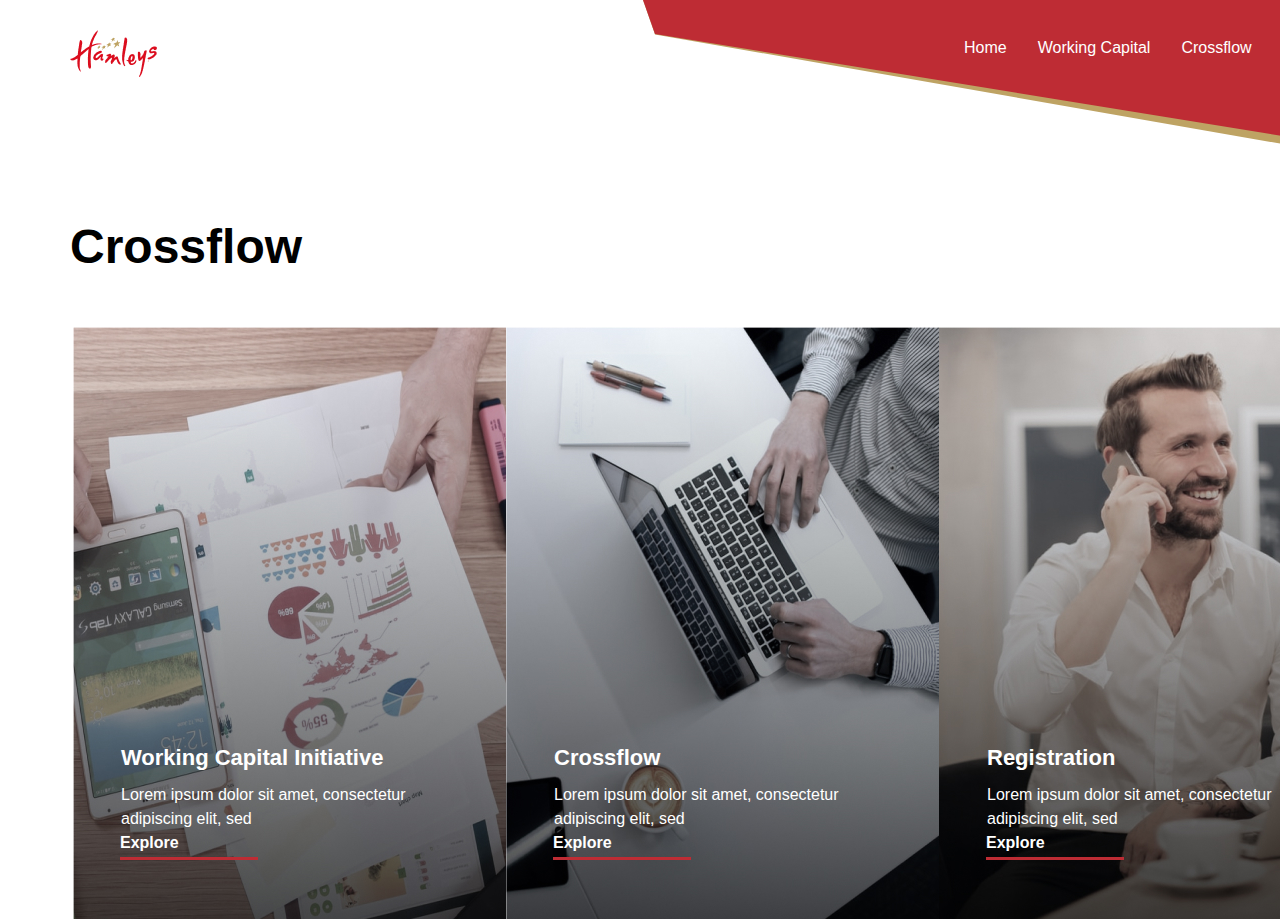
==== crossflow.html @ 9cf770a2 "1 and 2 page done, beginning 3 page" ====
<!DOCTYPE html>
<html lang="en">
<head>
    <meta charset="UTF-8">
    <meta http-equiv="X-UA-Compatible" content="IE=edge">
    <meta name="viewport" content="width=device-width, initial-scale=1.0">
    <title>Document</title>
    <link rel="stylesheet" href="/css/style3.css">
</head>
<body>
    <header class="header">
        <div class="header__menu">
            <div class="header__menu-logo">
                <img src="/img/1st-page/logo.png" alt="logo">
            </div>
            <nav class="header__menu-block">
                <ul class="header__menu-list">
                    <li class="header__menu-link"><a href="#home">Home</a></li>
                    <li class="header__menu-link"><a href="#workingCapital">Working Capital</a></li>
                    <li class="header__menu-link"><a href="#crossflow">Crossflow</a></li>
                    <li class="header__menu-link"><a href="#registration">Registration</a></li>
                </ul>
            </nav>
            <div class="header__rectangle-1"></div>
            <div class="header__rectangle-2"></div>
        </div>
        <div class="header__heading">
            <h1>Crossflow</h1>
        </div>
    </header>
    <main>
        <section class="main">
            <div class="main__row">
                <div class="main__row-item1">
                    <h2>Working Capital Initiative</h2>
                    <p>Lorem ipsum dolor sit amet, consectetur adipiscing elit, sed </p>
                    <a href="#workingCapital">Explore</a>
                    <hr>
                </div>
                <div class="main__row-item2">
                    <h2>Crossflow</h2>
                    <p>Lorem ipsum dolor sit amet, consectetur adipiscing elit, sed </p>
                    <a href="#crossflow">Explore</a>
                    <hr>
                </div>
                <div class="main__row-item3">
                    <h2>Registration</h2>
                    <p>Lorem ipsum dolor sit amet, consectetur adipiscing elit, sed </p>
                    <a href="#registration">Explore</a>
                    <hr>
                </div>
            </div>
        </section>
    </main>
</body>
</html>
---- css/style3.css ----
* {
  box-sizing: border-box;
  margin: 0;
  padding: 0;
  font-family: 'Poppins', sans-serif; }

body {
  width: 1443px;
  height: auto;
  margin: 0 auto; }

.header {
  position: relative;
  margin: 0 auto;
  padding: 0; }
  .header__menu {
    display: flex;
    justify-content: space-between; }
    .header__menu-logo {
      width: 87px;
      height: 47px;
      padding: 30px 0 0 70px; }
    .header__menu-list {
      /*             width: 800px;
                  height: 162px; */
      padding-left: 287px;
      list-style: none;
      font-size: 16px;
      font-weight: 300;
      display: flex;
      justify-content: end;
      background-size: 800.4px 162.88px; }
    .header__menu-link {
      padding-top: 39px;
      padding-right: 31px; }
    .header__menu-link:last-of-type {
      padding-right: 75px; }
    .header__menu-link > a {
      text-decoration: none;
      color: #FFFFFF; }
  .header__rectangle-1 {
    position: absolute;
    top: 0;
    right: 0;
    width: 800px;
    border-top: 162px solid #BE2C34;
    clip-path: polygon(0 0, 100% 0%, 100% 100%, 100% 100%, 1.5% 21%);
    z-index: -1; }
  .header__rectangle-2 {
    position: absolute;
    top: 0;
    right: 0;
    width: 800px;
    border-top: 172px solid #BEA363;
    clip-path: polygon(0 0, 100% 0%, 100% 100%, 100% 100%, 1.5% 20%);
    z-index: -2; }
  .header__heading {
    margin-left: 70px;
    margin-top: 160px; }
    .header__heading h1 {
      width: 511px;
      height: 60px;
      font-style: normal;
      font-weight: bold;
      font-size: 48px;
      line-height: 60px;
      color: #000000; }

.main__row {
  width: auto;
  margin-top: 50px;
  display: flex;
  justify-content: center;
  align-items: center;
  padding-left: 72px;
  padding-right: 70px; }
  .main__row-item1 {
    height: 592px;
    width: 433px;
    background: url(/img/1st-page/pic.jpg);
    background-repeat: no-repeat; }
    .main__row-item1 h2 {
      margin-top: 414px;
      margin-left: 48px;
      font-style: normal;
      font-weight: bold;
      font-size: 22px;
      line-height: 33px;
      color: #FFFFFF; }
    .main__row-item1 p {
      width: 337px;
      height: 48px;
      margin-top: 9px;
      margin-left: 48px;
      font-style: normal;
      font-weight: 300;
      font-size: 16px;
      line-height: 24px;
      color: #FFFFFF; }
    .main__row-item1 a {
      width: 166px;
      height: 24px;
      margin-top: 18px;
      margin-left: 47px;
      text-decoration: none;
      font-style: normal;
      font-weight: 600;
      font-size: 16px;
      line-height: 24px;
      color: #FFFFFF; }
    .main__row-item1 hr {
      margin-top: 1.62px;
      margin-left: 47.43px;
      width: 137.4px;
      height: 3.12px;
      background: #BE2C34;
      border: none; }
  .main__row-item2 {
    height: 592px;
    width: 433px;
    background: url(/img/1st-page/pc.jpg);
    background-repeat: no-repeat; }
    .main__row-item2 h2 {
      margin-top: 414px;
      margin-left: 48px;
      font-style: normal;
      font-weight: bold;
      font-size: 22px;
      line-height: 33px;
      color: #FFFFFF; }
    .main__row-item2 p {
      width: 337px;
      height: 48px;
      margin-top: 9px;
      margin-left: 48px;
      font-style: normal;
      font-weight: 300;
      font-size: 16px;
      line-height: 24px;
      color: #FFFFFF; }
    .main__row-item2 a {
      width: 166px;
      height: 24px;
      margin-top: 18px;
      margin-left: 47px;
      text-decoration: none;
      font-style: normal;
      font-weight: 600;
      font-size: 16px;
      line-height: 24px;
      color: #FFFFFF; }
    .main__row-item2 hr {
      margin-top: 1.62px;
      margin-left: 47.43px;
      width: 137.4px;
      height: 3.12px;
      background: #BE2C34;
      border: none; }
  .main__row-item3 {
    height: 592px;
    width: 433px;
    background: url(/img/1st-page/man.jpg);
    background-repeat: no-repeat; }
    .main__row-item3 h2 {
      margin-top: 414px;
      margin-left: 48px;
      font-style: normal;
      font-weight: bold;
      font-size: 22px;
      line-height: 33px;
      color: #FFFFFF; }
    .main__row-item3 p {
      width: 337px;
      height: 48px;
      margin-top: 9px;
      margin-left: 48px;
      font-style: normal;
      font-weight: 300;
      font-size: 16px;
      line-height: 24px;
      color: #FFFFFF; }
    .main__row-item3 a {
      width: 166px;
      height: 24px;
      margin-top: 18px;
      margin-left: 47px;
      text-decoration: none;
      font-style: normal;
      font-weight: 600;
      font-size: 16px;
      line-height: 24px;
      color: #FFFFFF; }
    .main__row-item3 hr {
      margin-top: 1.62px;
      margin-left: 47.43px;
      width: 137.4px;
      height: 3.12px;
      background: #BE2C34;
      border: none; }
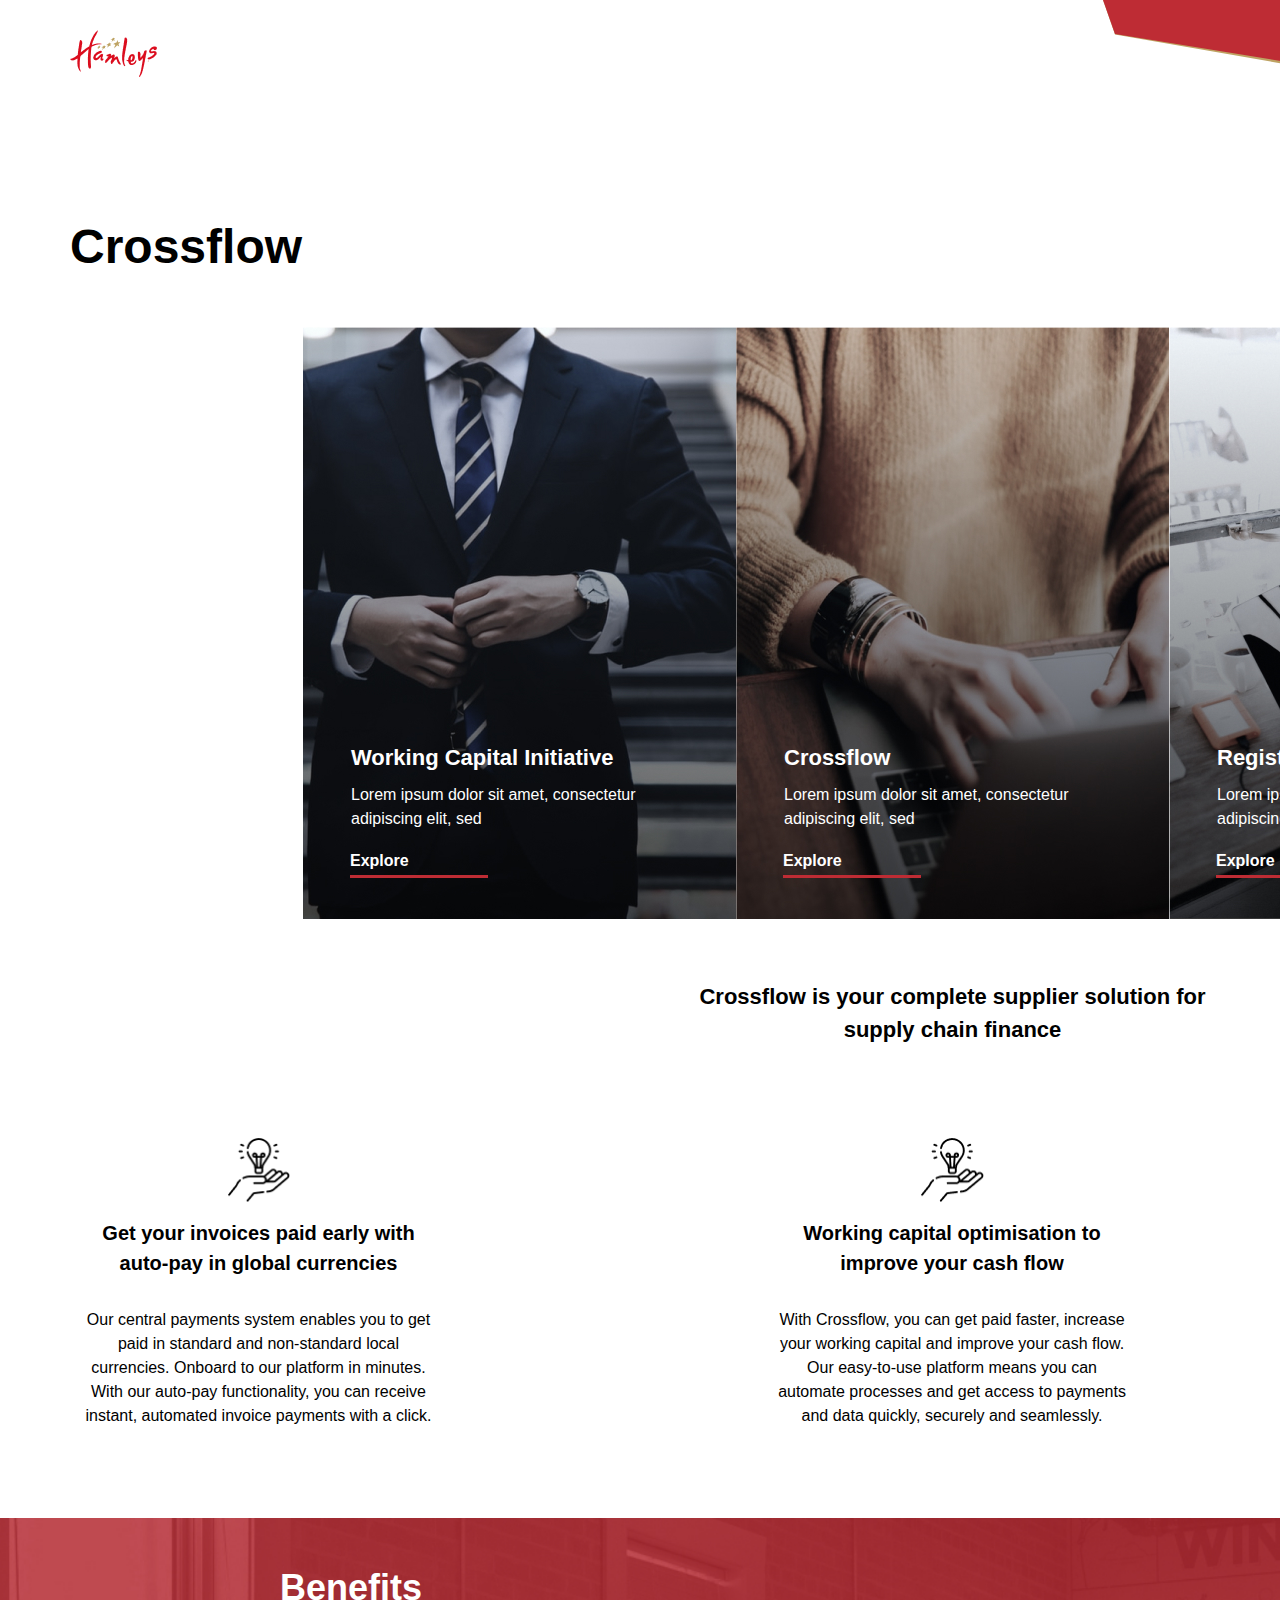
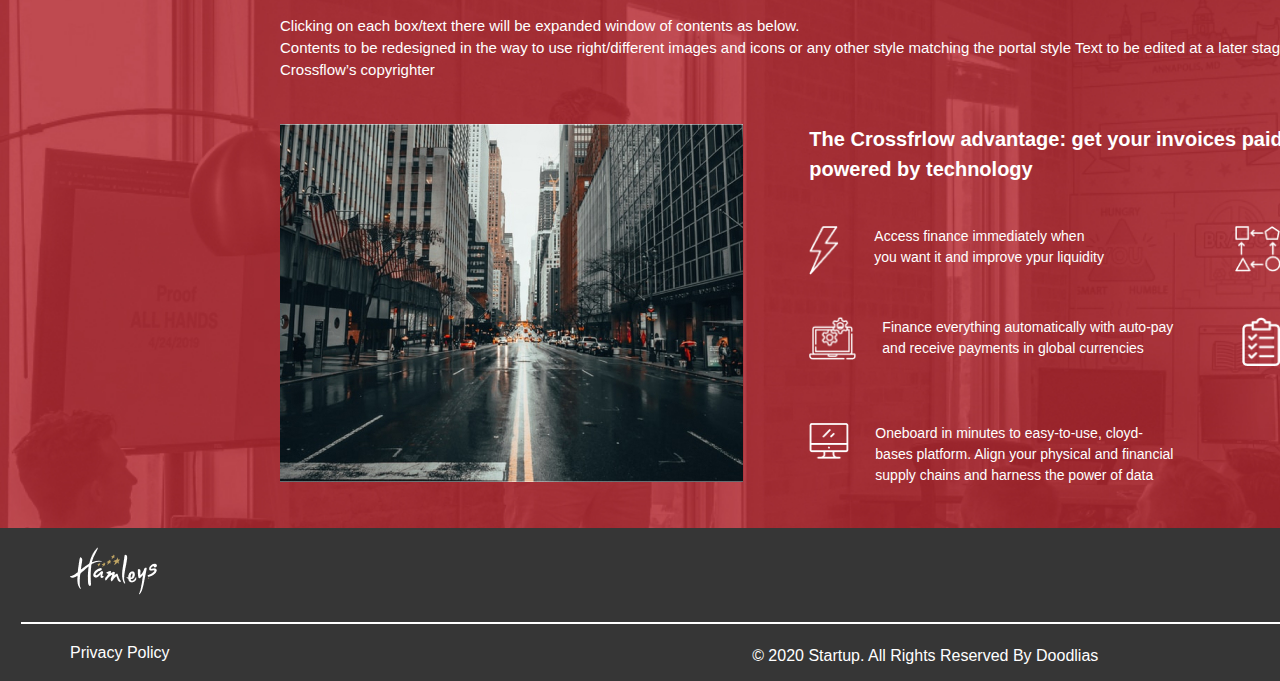
==== commit ef11e5c7: "3 pages before merging in one css file" ====
--- a/crossflow.html
+++ b/crossflow.html
@@ -51,6 +51,93 @@
                 </div>
             </div>
         </section>
+        <section class="secondary">
+            <div class="secondary__header">
+                <h2>Crossflow is your complete supplier solution for supply chain finance</h2>
+            </div>
+            <div class="secondary__items">
+                <div class="secondary__item">
+                    <img src="/img/3rd-page/hands.png" alt="hands" class="secondary__item-img">
+                    <h2 class="secondary__item-header">Get your invoices paid early with auto-pay in global currencies
+                    </h2>
+                    <p class="secondary__item-descr">Our central payments system enables you to get paid in standard and non-standard local currencies. Onboard to our platform in minutes. With our auto-pay functionality, you can receive instant, automated invoice payments with a click.</p>
+                </div>
+                <div class="secondary__item">
+                    <img src="/img/3rd-page/hands.png" alt="hands" class="secondary__item-img">
+                    <h2 class="secondary__item-header">Working capital optimisation to improve your cash flow
+                    </h2>
+                    <p class="secondary__item-descr">With Crossflow, you can get paid faster, increase your working capital and improve your cash flow. Our easy-to-use platform means you can automate processes and get access to payments and data quickly, securely and seamlessly.</p>
+                </div>
+                <div class="secondary__item">
+                    <img src="/img/3rd-page/hands.png" alt="hands" class="secondary__item-img">
+                    <h2 class="secondary__item-header">Enabling you to respond to customer demand quickly so you can grow
+                    </h2>
+                    <p class="secondary__item-descr">With early, automated payments and enhanced working capital, you can respond to customer demand more quickly and grow sustainably. Crossflow is committed to the long-term growth and sustainability of the entire supply chain.</p>
+                </div>
+            </div>
+        </section>
+        <section class="benefits">
+            <div class="benefits__heading">
+                <h2>Benefits</h2>
+                <p>Clicking on each box/text there will be expanded window of contents as below.<br>
+                    Contents to be redesigned in the way to use right/different images and icons or any other style matching the portal style
+                    Text to be edited at a later stage by Crossflow’s copyrighter </p>
+            </div>
+            <div class="benefits__descr">
+                <div class="benefits__descr-img">
+                    <img src="img/3rd-page/Rectangle 167.jpg" alt="benefits-img">
+                </div>
+                <div class="benefits__descr-text">
+                    <div class="benefits__descr-text_header">
+                        <h2>The Crossfrlow advantage: get your invoices paid early with our platform powered by technology</h2>
+                    </div>
+                    <div class="benefits__descr-items">
+                        <div class="benefits__descr-item">
+                            <img src="img/3rd-page/1.png" alt="" class="img1">
+                            <p>Access finance immediately when you want it and improve ypur liquidity</p>
+                        </div>
+                        <div class="benefits__descr-item">
+                            <img src="img/3rd-page/2.png" alt="" class="img2">
+                            <p>Reduce your dependency on corporate buyers for working capital</p>
+                        </div>
+                        <div class="benefits__descr-item">
+                            <img src="img/3rd-page/3.png" alt="" class="img3">
+                            <p class="p3">Finance everything automatically with auto-pay and  receive payments in global currencies</p>
+                        </div>
+                        <div class="benefits__descr-item">
+                            <img src="img/3rd-page/4.png" alt="" class="img4">
+                            <p>No complex legal agreements and no personal guarantees against directors</p>
+                        </div>
+                        <div class="benefits__descr-item">
+                            <img src="img/3rd-page/5.png" alt="" class="img5">
+                            <p class="p3">Oneboard in minutes to easy-to-use, cloyd-bases platform. Align your physical and financial supply chains and harness the power of data</p>
+                        </div>
+                    </div>
+                </div>
+            </div>
+        </section>
     </main>
+    <footer class="footer">
+        <div class="footer__links">
+            <div class="footer__links-item1">
+                <a href="#"><img src="/img/1st-page/logo_white.png" alt="logo_white"></a>
+            </div>
+            <div class="footer__links-item2">
+                <a href="#"><img src="/img/1st-page/logos_linkedin.png" alt="linked"></a>
+            </div>
+        </div>
+        <hr>
+        <div class="footer__descr">
+            <div class="footer__descr-policy">
+                <a href="#">Privacy Policy</a>
+            </div>
+            <div class="footer__descr-rights">
+                <a href="#">&#169; 2020 Startup. All Rights Reserved By Doodlias</a>
+            </div>
+            <div class="footer__descr-design">
+                <a href="#">Website by Krock DS</a>
+            </div>
+        </div>
+    </footer>
 </body>
 </html>--- a/css/style3.css
+++ b/css/style3.css
@@ -5,7 +5,7 @@
   font-family: 'Poppins', sans-serif; }
 
 body {
-  width: 1443px;
+  width: 1903px;
   height: auto;
   margin: 0 auto; }
 
@@ -21,8 +21,6 @@
       height: 47px;
       padding: 30px 0 0 70px; }
     .header__menu-list {
-      /*             width: 800px;
-                  height: 162px; */
       padding-left: 287px;
       list-style: none;
       font-size: 16px;
@@ -77,7 +75,7 @@
   .main__row-item1 {
     height: 592px;
     width: 433px;
-    background: url(/img/1st-page/pic.jpg);
+    background: url(/img/3rd-page/businessman.jpg);
     background-repeat: no-repeat; }
     .main__row-item1 h2 {
       margin-top: 414px;
@@ -92,6 +90,7 @@
       height: 48px;
       margin-top: 9px;
       margin-left: 48px;
+      margin-bottom: 18px;
       font-style: normal;
       font-weight: 300;
       font-size: 16px;
@@ -100,7 +99,6 @@
     .main__row-item1 a {
       width: 166px;
       height: 24px;
-      margin-top: 18px;
       margin-left: 47px;
       text-decoration: none;
       font-style: normal;
@@ -118,7 +116,7 @@
   .main__row-item2 {
     height: 592px;
     width: 433px;
-    background: url(/img/1st-page/pc.jpg);
+    background: url(/img/3rd-page/hands.jpg);
     background-repeat: no-repeat; }
     .main__row-item2 h2 {
       margin-top: 414px;
@@ -133,6 +131,7 @@
       height: 48px;
       margin-top: 9px;
       margin-left: 48px;
+      margin-bottom: 18px;
       font-style: normal;
       font-weight: 300;
       font-size: 16px;
@@ -141,7 +140,6 @@
     .main__row-item2 a {
       width: 166px;
       height: 24px;
-      margin-top: 18px;
       margin-left: 47px;
       text-decoration: none;
       font-style: normal;
@@ -159,7 +157,7 @@
   .main__row-item3 {
     height: 592px;
     width: 433px;
-    background: url(/img/1st-page/man.jpg);
+    background: url(/img/3rd-page/laptop.jpg);
     background-repeat: no-repeat; }
     .main__row-item3 h2 {
       margin-top: 414px;
@@ -174,6 +172,7 @@
       height: 48px;
       margin-top: 9px;
       margin-left: 48px;
+      margin-bottom: 18px;
       font-style: normal;
       font-weight: 300;
       font-size: 16px;
@@ -182,7 +181,6 @@
     .main__row-item3 a {
       width: 166px;
       height: 24px;
-      margin-top: 18px;
       margin-left: 47px;
       text-decoration: none;
       font-style: normal;
@@ -197,3 +195,184 @@
       height: 3.12px;
       background: #BE2C34;
       border: none; }
+
+.secondary {
+  margin: 60.81px 77px 60.44px 79px; }
+  .secondary__header {
+    margin: 0 auto;
+    margin-bottom: 92px;
+    width: 573.88px;
+    height: 66px;
+    text-align: center; }
+    .secondary__header h2 {
+      font-style: normal;
+      font-weight: bold;
+      font-size: 22px;
+      line-height: 33px;
+      text-align: center;
+      color: #000000; }
+  .secondary__items {
+    display: flex;
+    justify-content: space-between; }
+  .secondary__item {
+    width: 360px; }
+    .secondary__item-img {
+      width: 62.21px;
+      height: 64.48px;
+      display: block;
+      margin: 0 auto;
+      margin-bottom: 15.75px; }
+    .secondary__item-header {
+      width: 359px;
+      height: 54.81px;
+      margin-bottom: 35.28px;
+      font-style: normal;
+      font-style: normal;
+      font-weight: bold;
+      font-size: 20px;
+      line-height: 30px;
+      text-align: center;
+      color: #000000; }
+    .secondary__item-descr {
+      width: 359px;
+      height: 149.11px;
+      font-style: normal;
+      font-weight: 300;
+      font-size: 16px;
+      line-height: 24px;
+      text-align: center;
+      color: #000000; }
+
+.benefits {
+  width: auto;
+  height: 610px;
+  padding-top: 43.39px;
+  padding-left: 280px;
+  background: url(/img/1st-page/afs.jpg);
+  background-repeat: no-repeat;
+  background-size: cover; }
+  .benefits__heading {
+    text-align: left;
+    margin-bottom: 43.11px; }
+    .benefits__heading h2 {
+      font-style: normal;
+      font-weight: 600;
+      font-size: 36px;
+      line-height: 54px;
+      color: #FFFFFF; }
+    .benefits__heading p {
+      width: 1052.83px;
+      font-style: normal;
+      font-weight: 300;
+      font-size: 15px;
+      line-height: 22px;
+      color: #FFFFFF; }
+  .benefits__descr {
+    display: flex;
+    justify-content: start; }
+    .benefits__descr-text {
+      margin-left: 66.34px; }
+      .benefits__descr-text_header {
+        width: 737px;
+        height: 60px; }
+        .benefits__descr-text_header h2 {
+          font-style: normal;
+          font-weight: 600;
+          font-size: 20px;
+          line-height: 30px;
+          color: #FFFFFF; }
+    .benefits__descr-items {
+      width: 737px;
+      display: flex;
+      justify-content: space-between;
+      flex-direction: row;
+      flex-wrap: wrap; }
+    .benefits__descr-item {
+      margin-top: 42.19px;
+      display: flex; }
+      .benefits__descr-item .img1 {
+        width: 30px;
+        height: 49px; }
+      .benefits__descr-item .img2 {
+        width: 46px;
+        height: 46px; }
+      .benefits__descr-item .img3 {
+        width: 47px;
+        height: 43px; }
+      .benefits__descr-item .img4 {
+        width: 39px;
+        height: 49px; }
+      .benefits__descr-item .img5 {
+        width: 40px;
+        height: 36px; }
+      .benefits__descr-item p {
+        margin-left: 35px;
+        width: 230px;
+        font-style: normal;
+        font-weight: 300;
+        font-size: 14px;
+        line-height: 21px;
+        color: #FFFFFF; }
+      .benefits__descr-item .p3 {
+        width: 300px;
+        margin-left: 26px;
+        font-style: normal;
+        font-weight: 300;
+        font-size: 14px;
+        line-height: 21px;
+        color: #FFFFFF; }
+
+.footer {
+  width: auto;
+  height: 153.84px;
+  background: #363636; }
+  .footer__links {
+    display: flex;
+    justify-content: space-between; }
+    .footer__links-item1 {
+      margin-top: 19.76px;
+      margin-left: 70px; }
+    .footer__links-item2 {
+      margin-top: 38px;
+      margin-right: 71.26px; }
+  .footer hr {
+    margin-top: 22.94px;
+    margin-left: 20.63px;
+    margin-right: 20.63px;
+    width: 1400px;
+    border: 1px solid #FFFFFF; }
+  .footer__descr {
+    display: flex;
+    justify-content: space-between; }
+    .footer__descr-policy {
+      margin-top: 18.88px;
+      margin-left: 70px; }
+      .footer__descr-policy a {
+        text-decoration: none;
+        font-style: normal;
+        font-weight: 300;
+        font-size: 16px;
+        line-height: 124%;
+        text-align: right;
+        color: #FFFFFF; }
+    .footer__descr-rights {
+      margin-top: 21.88px; }
+      .footer__descr-rights a {
+        text-decoration: none;
+        font-style: normal;
+        font-weight: 300;
+        font-size: 16px;
+        line-height: 124%;
+        text-align: right;
+        color: #FFFFFF; }
+    .footer__descr-design {
+      margin-top: 16.88px;
+      margin-right: 71.26px; }
+      .footer__descr-design a {
+        text-decoration: none;
+        font-style: normal;
+        font-weight: 300;
+        font-size: 16px;
+        line-height: 124%;
+        text-align: right;
+        color: #FFFFFF; }
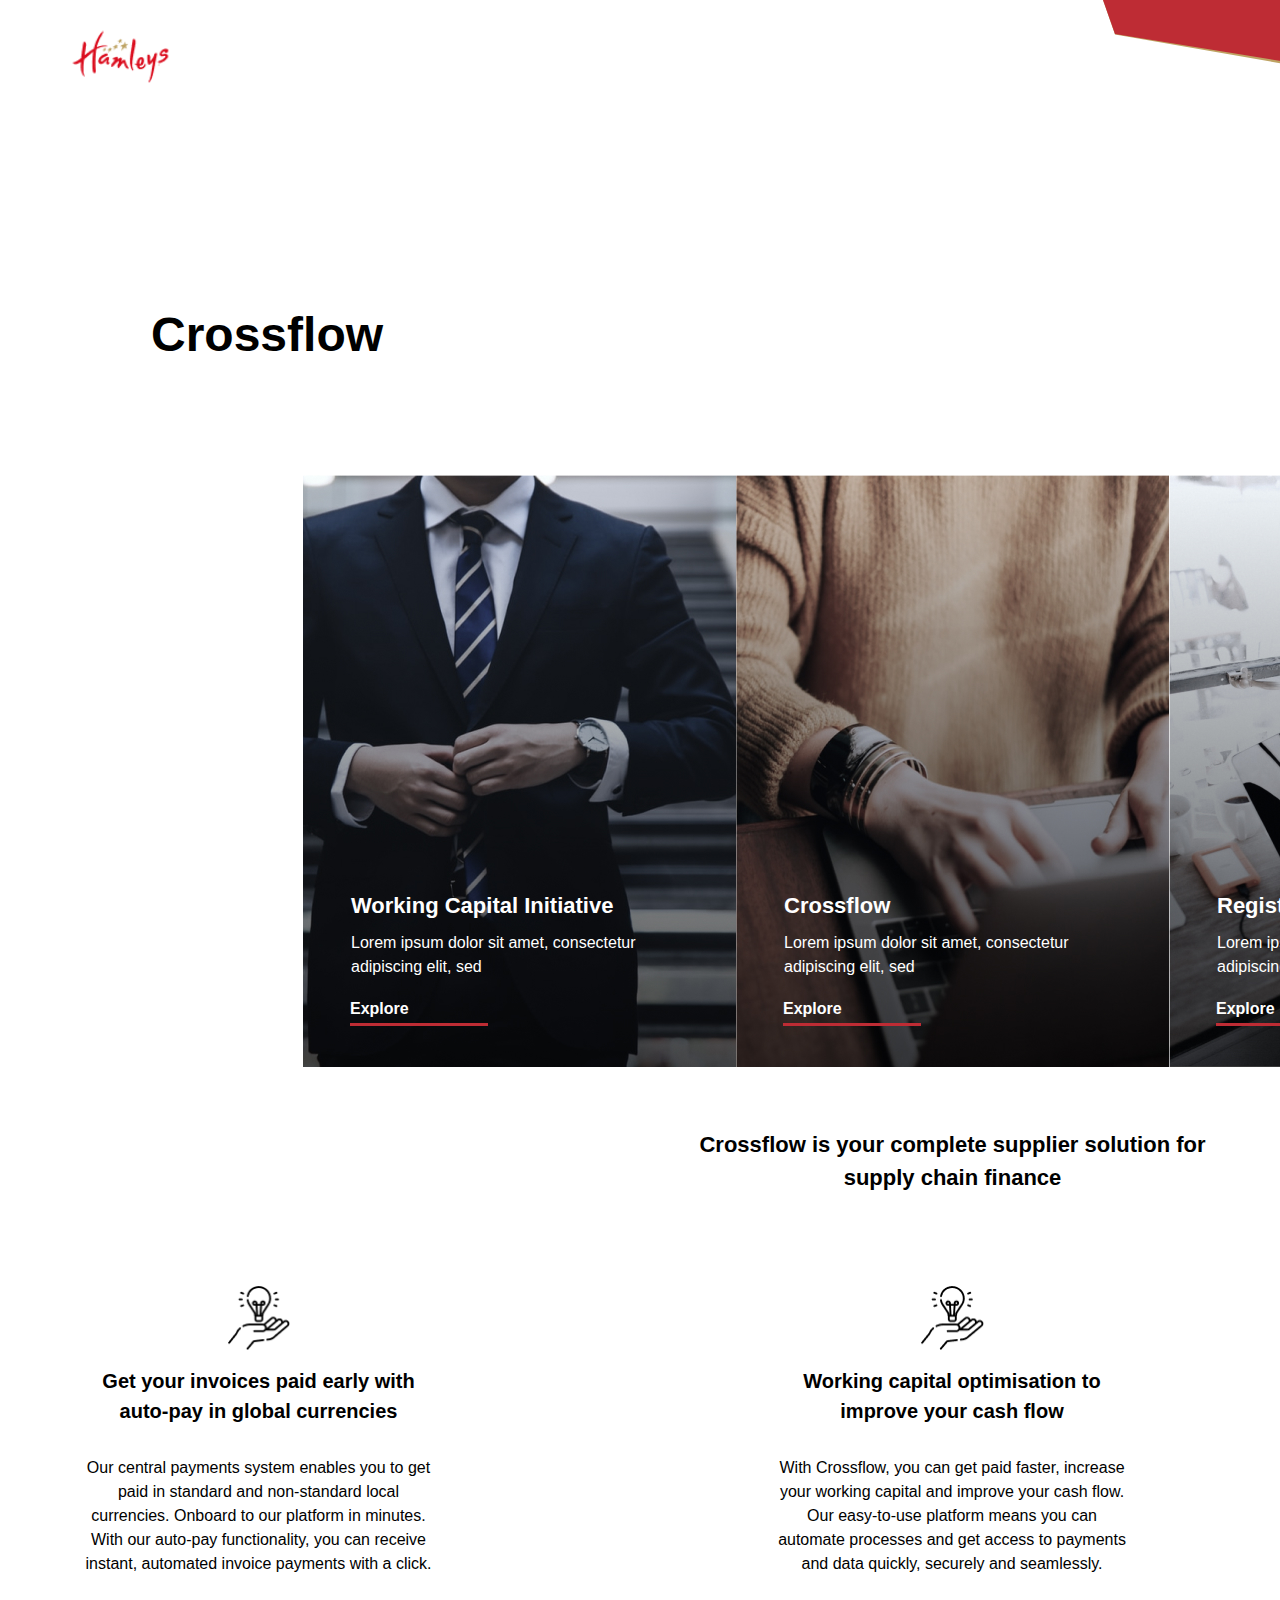
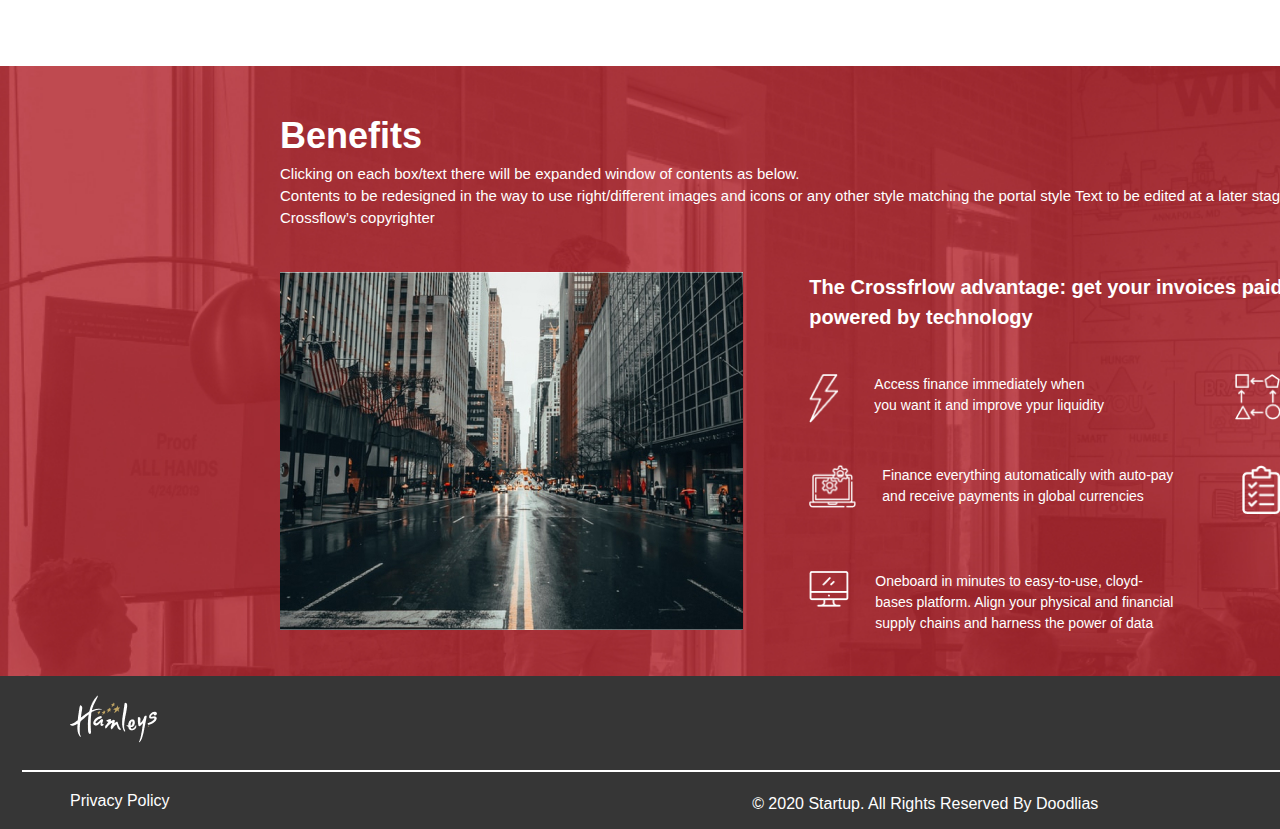
==== commit d176d38d: "4 after merging, before media" ====
--- a/crossflow.html
+++ b/crossflow.html
@@ -5,13 +5,13 @@
     <meta http-equiv="X-UA-Compatible" content="IE=edge">
     <meta name="viewport" content="width=device-width, initial-scale=1.0">
     <title>Document</title>
-    <link rel="stylesheet" href="/css/style3.css">
+    <link rel="stylesheet" href="/css/style.css">
 </head>
 <body>
     <header class="header">
         <div class="header__menu">
             <div class="header__menu-logo">
-                <img src="/img/1st-page/logo.png" alt="logo">
+                <a href="#"><img src="img/home/logo/logo.png" alt="logo"></a>
             </div>
             <nav class="header__menu-block">
                 <ul class="header__menu-list">
@@ -57,19 +57,19 @@
             </div>
             <div class="secondary__items">
                 <div class="secondary__item">
-                    <img src="/img/3rd-page/hands.png" alt="hands" class="secondary__item-img">
+                    <img src="img/crossflow/logo/hands.png" alt="hands" class="secondary__item-img">
                     <h2 class="secondary__item-header">Get your invoices paid early with auto-pay in global currencies
                     </h2>
                     <p class="secondary__item-descr">Our central payments system enables you to get paid in standard and non-standard local currencies. Onboard to our platform in minutes. With our auto-pay functionality, you can receive instant, automated invoice payments with a click.</p>
                 </div>
                 <div class="secondary__item">
-                    <img src="/img/3rd-page/hands.png" alt="hands" class="secondary__item-img">
+                    <img src="img/crossflow/logo/hands.png" alt="hands" class="secondary__item-img">
                     <h2 class="secondary__item-header">Working capital optimisation to improve your cash flow
                     </h2>
                     <p class="secondary__item-descr">With Crossflow, you can get paid faster, increase your working capital and improve your cash flow. Our easy-to-use platform means you can automate processes and get access to payments and data quickly, securely and seamlessly.</p>
                 </div>
                 <div class="secondary__item">
-                    <img src="/img/3rd-page/hands.png" alt="hands" class="secondary__item-img">
+                    <img src="img/crossflow/logo/hands.png" alt="hands" class="secondary__item-img">
                     <h2 class="secondary__item-header">Enabling you to respond to customer demand quickly so you can grow
                     </h2>
                     <p class="secondary__item-descr">With early, automated payments and enhanced working capital, you can respond to customer demand more quickly and grow sustainably. Crossflow is committed to the long-term growth and sustainability of the entire supply chain.</p>
@@ -85,7 +85,7 @@
             </div>
             <div class="benefits__descr">
                 <div class="benefits__descr-img">
-                    <img src="img/3rd-page/Rectangle 167.jpg" alt="benefits-img">
+                    <img src="img/crossflow/Rectangle167.jpg" alt="benefits-img">
                 </div>
                 <div class="benefits__descr-text">
                     <div class="benefits__descr-text_header">
@@ -93,23 +93,23 @@
                     </div>
                     <div class="benefits__descr-items">
                         <div class="benefits__descr-item">
-                            <img src="img/3rd-page/1.png" alt="" class="img1">
+                            <img src="img/crossflow/logo/1.png" alt="" class="img1">
                             <p>Access finance immediately when you want it and improve ypur liquidity</p>
                         </div>
                         <div class="benefits__descr-item">
-                            <img src="img/3rd-page/2.png" alt="" class="img2">
+                            <img src="img/crossflow/logo/2.png" alt="" class="img2">
                             <p>Reduce your dependency on corporate buyers for working capital</p>
                         </div>
                         <div class="benefits__descr-item">
-                            <img src="img/3rd-page/3.png" alt="" class="img3">
+                            <img src="img/crossflow/logo/3.png" alt="" class="img3">
                             <p class="p3">Finance everything automatically with auto-pay and  receive payments in global currencies</p>
                         </div>
                         <div class="benefits__descr-item">
-                            <img src="img/3rd-page/4.png" alt="" class="img4">
+                            <img src="img/crossflow/logo/4.png" alt="" class="img4">
                             <p>No complex legal agreements and no personal guarantees against directors</p>
                         </div>
                         <div class="benefits__descr-item">
-                            <img src="img/3rd-page/5.png" alt="" class="img5">
+                            <img src="img/crossflow/logo/5.png" alt="" class="img5">
                             <p class="p3">Oneboard in minutes to easy-to-use, cloyd-bases platform. Align your physical and financial supply chains and harness the power of data</p>
                         </div>
                     </div>
@@ -120,10 +120,10 @@
     <footer class="footer">
         <div class="footer__links">
             <div class="footer__links-item1">
-                <a href="#"><img src="/img/1st-page/logo_white.png" alt="logo_white"></a>
+                <a href="#"><img src="img/home/logo/logo_white.png" alt="logo_white"></a>
             </div>
             <div class="footer__links-item2">
-                <a href="#"><img src="/img/1st-page/logos_linkedin.png" alt="linked"></a>
+                <a href="#"><img src="img/home/logo/logos_linkedin.png" alt="linked"></a>
             </div>
         </div>
         <hr>
--- a/css/style.css
+++ b/css/style.css
@@ -0,0 +1,1011 @@
+* {
+  box-sizing: border-box;
+  margin: 0;
+  padding: 0;
+  font-family: 'Poppins', sans-serif; }
+
+body {
+  width: 1903px;
+  height: auto;
+  margin: 0 auto; }
+
+.header {
+  position: relative;
+  margin: 0 auto;
+  padding: 0; }
+  .header__menu {
+    display: flex;
+    justify-content: space-between; }
+    .header__menu-logo {
+      width: 87px;
+      height: 47px;
+      padding: 30px 0 0 70px; }
+    .header__menu-logo:hover {
+      transform: scale(1.1);
+      transition: .5s; }
+    .header__menu-list {
+      padding-left: 287px;
+      list-style: none;
+      font-size: 16px;
+      font-weight: 300;
+      display: flex;
+      justify-content: end;
+      background-size: 800.4px 162.88px; }
+    .header__menu-link {
+      padding-top: 39px;
+      padding-right: 31px; }
+    .header__menu-link:hover {
+      transform: scale(1.1);
+      transition: .5s; }
+    .header__menu-link:last-of-type {
+      padding-right: 55px; }
+    .header__menu-link > a {
+      text-decoration: none;
+      color: #FFFFFF; }
+  .header__rectangle-1 {
+    position: absolute;
+    top: 0;
+    right: 0;
+    width: 800px;
+    border-top: 162px solid #BE2C34;
+    clip-path: polygon(0 0, 100% 0%, 100% 100%, 100% 100%, 1.5% 21%);
+    z-index: -1; }
+  .header__rectangle-2 {
+    position: absolute;
+    top: 0;
+    right: 0;
+    width: 800px;
+    border-top: 172px solid #BEA363;
+    clip-path: polygon(0 0, 100% 0%, 100% 100%, 100% 100%, 1.5% 20%);
+    z-index: -2; }
+  .header__rectangle-3 {
+    position: absolute;
+    top: 0px;
+    right: 0;
+    width: 800px;
+    height: 740px;
+    background-image: url("../img/home/main.jpg");
+    z-index: -3; }
+  .header__rectangle-4 {
+    position: absolute;
+    top: 638px;
+    right: 0;
+    width: 566px;
+    border-top: 172px solid  #BE2C34;
+    clip-path: polygon(0 59%, 100% 35%, 100% 100%, 100% 72%, 0 59%);
+    z-index: -2; }
+  .header__rectangle-5 {
+    position: absolute;
+    top: 638px;
+    right: 0;
+    width: 566px;
+    border-top: 182px solid #BEA363;
+    clip-path: polygon(0 56%, 100% 35%, 100% 100%, 100% 72%, 0 56%);
+    z-index: -5; }
+  .header__heading {
+    margin-left: 151px;
+    margin-top: 248px; }
+    .header__heading h1 {
+      width: 511px;
+      height: 120px;
+      font-weight: 700;
+      font-size: 48px;
+      line-height: 60px; }
+    .header__heading p {
+      margin-top: 9px;
+      height: 33px;
+      font-size: 22px;
+      font-style: normal;
+      font-weight: 300;
+      line-height: 33px;
+      letter-spacing: 0em;
+      text-align: left; }
+  .header__btn {
+    width: 192px;
+    height: 53px;
+    margin-left: 152px;
+    margin-top: 75px;
+    padding: 10px 62px;
+    background: #BE2C34; }
+    .header__btn a {
+      font-size: 22px;
+      font-style: normal;
+      font-weight: 300;
+      line-height: 33px;
+      letter-spacing: 0em;
+      text-align: left;
+      text-decoration: none;
+      color: #FFFFFF; }
+  .header__btn:hover {
+    transform: scale(1.1);
+    transition: .5s; }
+
+.services {
+  margin-top: 310px; }
+  .services__heading {
+    text-align: center; }
+    .services__heading h2 {
+      font-style: normal;
+      font-weight: 600;
+      font-size: 36px;
+      line-height: 54px;
+      color: #000000; }
+    .services__heading p {
+      font-style: normal;
+      font-weight: 300;
+      font-size: 16px;
+      line-height: 24px;
+      color: #000000; }
+  .services__rectangle-6 {
+    position: absolute;
+    top: 1040px;
+    left: 60px;
+    width: 1800px;
+    height: 725px;
+    background: rgba(190, 44, 52, 0.1);
+    transform: skew(0, -5deg);
+    z-index: -1; }
+  .services__row {
+    width: auto;
+    margin-top: 50px;
+    display: flex;
+    justify-content: center;
+    align-items: center; }
+    .services__row-item1 {
+      height: 592px;
+      width: 433px;
+      background: url("../img/home/robot.jpg");
+      background-repeat: no-repeat; }
+      .services__row-item1 h2 {
+        margin-top: 414px;
+        margin-left: 48px;
+        font-style: normal;
+        font-weight: bold;
+        font-size: 22px;
+        line-height: 33px;
+        color: #FFFFFF; }
+      .services__row-item1 p {
+        width: 337px;
+        height: 48px;
+        margin-top: 9px;
+        margin-left: 48px;
+        margin-bottom: 18px;
+        font-style: normal;
+        font-weight: 300;
+        font-size: 16px;
+        line-height: 24px;
+        color: #FFFFFF; }
+      .services__row-item1 a {
+        width: 166px;
+        height: 24px;
+        margin-left: 47px;
+        text-decoration: none;
+        font-style: normal;
+        font-weight: 600;
+        font-size: 16px;
+        line-height: 24px;
+        color: #FFFFFF; }
+      .services__row-item1 hr {
+        margin-top: 1.62px;
+        margin-left: 47.43px;
+        width: 137.4px;
+        height: 3.12px;
+        background: #BE2C34;
+        border: none; }
+    .services__row-item1:hover {
+      transform: scale(1.02);
+      transition: .5s; }
+    .services__row-item2 {
+      height: 592px;
+      width: 433px;
+      background: url("../img/home/sofa.jpg");
+      background-repeat: no-repeat; }
+      .services__row-item2 h2 {
+        margin-top: 414px;
+        margin-left: 48px;
+        font-style: normal;
+        font-weight: bold;
+        font-size: 22px;
+        line-height: 33px;
+        color: #FFFFFF; }
+      .services__row-item2 p {
+        width: 337px;
+        height: 48px;
+        margin-top: 9px;
+        margin-left: 48px;
+        margin-bottom: 18px;
+        font-style: normal;
+        font-weight: 300;
+        font-size: 16px;
+        line-height: 24px;
+        color: #FFFFFF; }
+      .services__row-item2 a {
+        width: 166px;
+        height: 24px;
+        margin-left: 47px;
+        text-decoration: none;
+        font-style: normal;
+        font-weight: 600;
+        font-size: 16px;
+        line-height: 24px;
+        color: #FFFFFF; }
+      .services__row-item2 hr {
+        margin-top: 1.62px;
+        margin-left: 47.43px;
+        width: 137.4px;
+        height: 3.12px;
+        background: #BE2C34;
+        border: none; }
+    .services__row-item2:hover {
+      transform: scale(1.02);
+      transition: .5s; }
+    .services__row-item3 {
+      height: 592px;
+      width: 433px;
+      background: url("../img/home/kids.jpg");
+      background-repeat: no-repeat; }
+      .services__row-item3 h2 {
+        margin-top: 414px;
+        margin-left: 48px;
+        font-style: normal;
+        font-weight: bold;
+        font-size: 22px;
+        line-height: 33px;
+        color: #FFFFFF; }
+      .services__row-item3 p {
+        width: 337px;
+        height: 48px;
+        margin-top: 9px;
+        margin-left: 48px;
+        margin-bottom: 18px;
+        font-style: normal;
+        font-weight: 300;
+        font-size: 16px;
+        line-height: 24px;
+        color: #FFFFFF; }
+      .services__row-item3 a {
+        width: 166px;
+        height: 24px;
+        margin-left: 47px;
+        text-decoration: none;
+        font-style: normal;
+        font-weight: 600;
+        font-size: 16px;
+        line-height: 24px;
+        color: #FFFFFF; }
+      .services__row-item3 hr {
+        margin-top: 1.62px;
+        margin-left: 47.43px;
+        width: 137.4px;
+        height: 3.12px;
+        background: #BE2C34;
+        border: none; }
+    .services__row-item3:hover {
+      transform: scale(1.02);
+      transition: .5s; }
+
+.our {
+  margin-top: 336px;
+  margin-left: 151px;
+  display: flex;
+  justify-content: space-between; }
+  .our__block {
+    width: 533px; }
+    .our__block h2 {
+      font-style: normal;
+      font-weight: 600;
+      font-size: 36px;
+      line-height: 54px; }
+    .our__block p {
+      margin-top: 34px;
+      font-style: normal;
+      font-weight: 300;
+      font-size: 16px;
+      line-height: 24px;
+      color: #000000; }
+  .our__pictures {
+    width: 500px;
+    margin-right: 145px;
+    display: flex;
+    justify-content: center;
+    flex-direction: row;
+    flex-wrap: wrap; }
+    .our__pictures .pic1 {
+      display: flex;
+      justify-content: center;
+      align-items: center;
+      width: 238px;
+      height: 170px;
+      border: 1px solid grey;
+      border-bottom-style: none;
+      border-right-style: none; }
+    .our__pictures .pic2 {
+      display: flex;
+      justify-content: center;
+      align-items: center;
+      width: 238px;
+      height: 170px;
+      border: 1px solid grey;
+      border-bottom-style: none; }
+    .our__pictures .pic3 {
+      display: flex;
+      justify-content: center;
+      align-items: center;
+      width: 238px;
+      height: 170px;
+      border: 1px solid grey;
+      border-right-style: none; }
+    .our__pictures .pic4 {
+      display: flex;
+      justify-content: center;
+      align-items: center;
+      width: 238px;
+      height: 170px;
+      border: 1px solid grey; }
+
+.wps {
+  margin-top: 109px; }
+  .wps__heading {
+    text-align: center; }
+    .wps__heading h2 {
+      font-style: normal;
+      font-weight: 600;
+      font-size: 36px;
+      line-height: 54px;
+      color: #000000; }
+    .wps__heading p {
+      font-style: normal;
+      font-weight: 300;
+      font-size: 16px;
+      line-height: 24px;
+      color: #000000; }
+  .wps__blocks {
+    margin-top: 114px;
+    margin-left: 151px;
+    margin-right: 151px;
+    margin-bottom: 109.63px;
+    display: flex;
+    justify-content: space-between; }
+    .wps__blocks-item {
+      width: 554px;
+      height: 211px;
+      border: 1px solid grey;
+      display: flex;
+      justify-content: start; }
+    .wps__blocks-img {
+      margin-top: 38px;
+      margin-left: 30px;
+      margin-right: 31px; }
+    .wps__blocks-descr_header {
+      margin-top: 27.58px;
+      font-style: normal;
+      font-weight: 600;
+      font-size: 18px;
+      line-height: 27px;
+      color: #000000; }
+    .wps__blocks-descr_h2 {
+      margin-top: 4px;
+      font-style: normal;
+      font-weight: normal;
+      font-size: 14px;
+      line-height: 21px;
+      color: #BE2C34; }
+    .wps__blocks hr {
+      margin-top: 8.78px;
+      width: 350px;
+      border: 1px solid #BE2C34; }
+    .wps__blocks-descr_p {
+      margin-top: 6.92px;
+      width: 375.4px;
+      height: 84px;
+      font-family: Poppins;
+      font-style: normal;
+      font-weight: 300;
+      font-size: 14px;
+      line-height: 21px;
+      color: #000000; }
+
+.afs {
+  width: auto;
+  height: 610px;
+  background: url("../img/home/afs.jpg");
+  background-repeat: no-repeat;
+  background-size: cover; }
+  .afs__heading {
+    text-align: center;
+    padding-top: 57px; }
+    .afs__heading h2 {
+      font-style: normal;
+      font-weight: 600;
+      font-size: 36px;
+      line-height: 54px;
+      color: #FFFFFF; }
+    .afs__heading p {
+      font-style: normal;
+      font-weight: 300;
+      font-size: 16px;
+      line-height: 24px;
+      color: #FFFFFF; }
+  .afs__support-form {
+    margin-top: 45.67px;
+    text-align: center; }
+    .afs__support-form input {
+      width: 472px;
+      height: 65.25px;
+      margin-bottom: 12px;
+      padding-left: 18.5px; }
+    .afs__support-form ::placeholder {
+      font-style: normal;
+      font-weight: 500;
+      font-size: 20px;
+      line-height: 30px;
+      color: #D7D7D7; }
+    .afs__support-form textarea {
+      width: 472px;
+      height: 130px;
+      padding-top: 16px;
+      padding-left: 18.5px;
+      margin-bottom: 6px; }
+    .afs__support-form_btn {
+      margin: 0 auto;
+      width: 191px;
+      height: 65.25px;
+      background: white;
+      font-style: normal;
+      font-weight: 600;
+      font-size: 22px;
+      line-height: 33px;
+      text-align: center;
+      color: #BE2C34;
+      border: none; }
+    .afs__support-form_btn:hover {
+      transform: scale(1.1);
+      transition: .5s; }
+
+.main {
+  display: flex;
+  justify-content: center; }
+
+.chess {
+  margin-top: 118.24px;
+  margin-bottom: 118px;
+  text-align: center; }
+  .chess__item {
+    display: flex; }
+    .chess__item-img {
+      width: 650px;
+      height: 463px; }
+    .chess__item-descr {
+      width: 650px;
+      height: 463px;
+      padding-left: 98px; }
+      .chess__item-descr h2 {
+        margin-top: 57px;
+        margin-bottom: 17px;
+        font-style: normal;
+        font-weight: 600;
+        font-size: 30px;
+        line-height: 45px;
+        text-align: justify;
+        color: #000000; }
+      .chess__item-descr .hashtags {
+        width: 500px;
+        display: flex;
+        flex-direction: row;
+        flex-wrap: wrap; }
+        .chess__item-descr .hashtags .hashtag {
+          width: 132.07px;
+          height: 37px;
+          margin-right: 26.9px;
+          margin-bottom: 10px;
+          background: #EAEAEA; }
+          .chess__item-descr .hashtags .hashtag p {
+            margin: 4px 14.15px 6px 14.15px;
+            font-style: normal;
+            font-weight: 300;
+            font-size: 20px;
+            line-height: 150%;
+            text-align: justify;
+            color: #DB0D1E; }
+      .chess__item-descr .descr {
+        width: 450px;
+        height: 105px;
+        margin-top: 16px; }
+        .chess__item-descr .descr p {
+          font-style: normal;
+          font-weight: 300;
+          font-size: 16px;
+          line-height: 133%;
+          color: #000000; }
+      .chess__item-descr .btn {
+        width: 157.81px;
+        height: 49px;
+        margin-top: 41px;
+        padding-top: 13px;
+        background: #DB0D1E; }
+        .chess__item-descr .btn a {
+          text-decoration: none;
+          font-style: normal;
+          font-weight: 600;
+          font-size: 16px;
+          line-height: 24px;
+          color: #FFFFFF; }
+      .chess__item-descr .btn:hover {
+        transform: scale(1.1);
+        transition: .5s; }
+    .chess__item-descr2 {
+      width: 650px;
+      height: 463px;
+      padding-right: 98px;
+      padding-left: 108px; }
+      .chess__item-descr2 h2 {
+        margin-top: 57px;
+        margin-bottom: 17px;
+        font-style: normal;
+        font-weight: 600;
+        font-size: 30px;
+        line-height: 45px;
+        text-align: justify;
+        color: #000000; }
+      .chess__item-descr2 .hashtags {
+        width: 500px;
+        display: flex;
+        flex-direction: row;
+        flex-wrap: wrap; }
+        .chess__item-descr2 .hashtags .hashtag {
+          width: 132.07px;
+          height: 37px;
+          margin-right: 26.9px;
+          margin-bottom: 10px;
+          background: #EAEAEA; }
+          .chess__item-descr2 .hashtags .hashtag p {
+            margin: 4px 14.15px 6px 14.15px;
+            font-style: normal;
+            font-weight: 300;
+            font-size: 20px;
+            line-height: 150%;
+            text-align: justify;
+            color: #DB0D1E; }
+      .chess__item-descr2 .descr {
+        width: 450px;
+        height: 105px;
+        margin-top: 16px; }
+        .chess__item-descr2 .descr p {
+          font-style: normal;
+          font-weight: 300;
+          font-size: 16px;
+          line-height: 133%;
+          color: #000000; }
+      .chess__item-descr2 .btn {
+        width: 157.81px;
+        height: 49px;
+        margin-top: 41px;
+        padding-top: 13px;
+        background: #DB0D1E; }
+        .chess__item-descr2 .btn a {
+          text-decoration: none;
+          font-style: normal;
+          font-weight: 600;
+          font-size: 16px;
+          line-height: 24px;
+          color: #FFFFFF; }
+      .chess__item-descr2 .btn:hover {
+        transform: scale(1.1);
+        transition: .5s; }
+
+.main__row {
+  width: auto;
+  margin-top: 50px;
+  display: flex;
+  justify-content: center;
+  align-items: center;
+  padding-left: 72px;
+  padding-right: 70px; }
+  .main__row-item1 {
+    height: 592px;
+    width: 433px;
+    background: url("../img/crossflow/businessman.jpg");
+    background-repeat: no-repeat; }
+    .main__row-item1 h2 {
+      margin-top: 414px;
+      margin-left: 48px;
+      font-style: normal;
+      font-weight: bold;
+      font-size: 22px;
+      line-height: 33px;
+      color: #FFFFFF; }
+    .main__row-item1 p {
+      width: 337px;
+      height: 48px;
+      margin-top: 9px;
+      margin-left: 48px;
+      margin-bottom: 18px;
+      font-style: normal;
+      font-weight: 300;
+      font-size: 16px;
+      line-height: 24px;
+      color: #FFFFFF; }
+    .main__row-item1 a {
+      width: 166px;
+      height: 24px;
+      margin-left: 47px;
+      text-decoration: none;
+      font-style: normal;
+      font-weight: 600;
+      font-size: 16px;
+      line-height: 24px;
+      color: #FFFFFF; }
+    .main__row-item1 hr {
+      margin-top: 1.62px;
+      margin-left: 47.43px;
+      width: 137.4px;
+      height: 3.12px;
+      background: #BE2C34;
+      border: none; }
+  .main__row-item1:hover {
+    transform: scale(1.02);
+    transition: .5s; }
+  .main__row-item2 {
+    height: 592px;
+    width: 433px;
+    background: url("../img/crossflow/hands.jpg");
+    background-repeat: no-repeat; }
+    .main__row-item2 h2 {
+      margin-top: 414px;
+      margin-left: 48px;
+      font-style: normal;
+      font-weight: bold;
+      font-size: 22px;
+      line-height: 33px;
+      color: #FFFFFF; }
+    .main__row-item2 p {
+      width: 337px;
+      height: 48px;
+      margin-top: 9px;
+      margin-left: 48px;
+      margin-bottom: 18px;
+      font-style: normal;
+      font-weight: 300;
+      font-size: 16px;
+      line-height: 24px;
+      color: #FFFFFF; }
+    .main__row-item2 a {
+      width: 166px;
+      height: 24px;
+      margin-left: 47px;
+      text-decoration: none;
+      font-style: normal;
+      font-weight: 600;
+      font-size: 16px;
+      line-height: 24px;
+      color: #FFFFFF; }
+    .main__row-item2 hr {
+      margin-top: 1.62px;
+      margin-left: 47.43px;
+      width: 137.4px;
+      height: 3.12px;
+      background: #BE2C34;
+      border: none; }
+  .main__row-item2:hover {
+    transform: scale(1.02);
+    transition: .5s; }
+  .main__row-item3 {
+    height: 592px;
+    width: 433px;
+    background: url("../img/crossflow/laptop.jpg");
+    background-repeat: no-repeat; }
+    .main__row-item3 h2 {
+      margin-top: 414px;
+      margin-left: 48px;
+      font-style: normal;
+      font-weight: bold;
+      font-size: 22px;
+      line-height: 33px;
+      color: #FFFFFF; }
+    .main__row-item3 p {
+      width: 337px;
+      height: 48px;
+      margin-top: 9px;
+      margin-left: 48px;
+      margin-bottom: 18px;
+      font-style: normal;
+      font-weight: 300;
+      font-size: 16px;
+      line-height: 24px;
+      color: #FFFFFF; }
+    .main__row-item3 a {
+      width: 166px;
+      height: 24px;
+      margin-left: 47px;
+      text-decoration: none;
+      font-style: normal;
+      font-weight: 600;
+      font-size: 16px;
+      line-height: 24px;
+      color: #FFFFFF; }
+    .main__row-item3 hr {
+      margin-top: 1.62px;
+      margin-left: 47.43px;
+      width: 137.4px;
+      height: 3.12px;
+      background: #BE2C34;
+      border: none; }
+  .main__row-item3:hover {
+    transform: scale(1.02);
+    transition: .5s; }
+
+.secondary {
+  margin: 60.81px 77px 60.44px 79px; }
+  .secondary__header {
+    margin: 0 auto;
+    margin-bottom: 92px;
+    width: 573.88px;
+    height: 66px;
+    text-align: center; }
+    .secondary__header h2 {
+      font-style: normal;
+      font-weight: bold;
+      font-size: 22px;
+      line-height: 33px;
+      text-align: center;
+      color: #000000; }
+  .secondary__items {
+    display: flex;
+    justify-content: space-between; }
+  .secondary__item {
+    width: 360px; }
+    .secondary__item-img {
+      width: 62.21px;
+      height: 64.48px;
+      display: block;
+      margin: 0 auto;
+      margin-bottom: 15.75px; }
+    .secondary__item-header {
+      width: 359px;
+      height: 54.81px;
+      margin-bottom: 35.28px;
+      font-style: normal;
+      font-style: normal;
+      font-weight: bold;
+      font-size: 20px;
+      line-height: 30px;
+      text-align: center;
+      color: #000000; }
+    .secondary__item-descr {
+      width: 359px;
+      height: 149.11px;
+      font-style: normal;
+      font-weight: 300;
+      font-size: 16px;
+      line-height: 24px;
+      text-align: center;
+      color: #000000; }
+
+.benefits {
+  width: auto;
+  height: 610px;
+  padding-top: 43.39px;
+  padding-left: 280px;
+  background: url("../img/home/afs.jpg");
+  background-repeat: no-repeat;
+  background-size: cover; }
+  .benefits__heading {
+    text-align: left;
+    margin-bottom: 43.11px; }
+    .benefits__heading h2 {
+      font-style: normal;
+      font-weight: 600;
+      font-size: 36px;
+      line-height: 54px;
+      color: #FFFFFF; }
+    .benefits__heading p {
+      width: 1052.83px;
+      font-style: normal;
+      font-weight: 300;
+      font-size: 15px;
+      line-height: 22px;
+      color: #FFFFFF; }
+  .benefits__descr {
+    display: flex;
+    justify-content: start; }
+    .benefits__descr-text {
+      margin-left: 66.34px; }
+      .benefits__descr-text_header {
+        width: 737px;
+        height: 60px; }
+        .benefits__descr-text_header h2 {
+          font-style: normal;
+          font-weight: 600;
+          font-size: 20px;
+          line-height: 30px;
+          color: #FFFFFF; }
+    .benefits__descr-items {
+      width: 737px;
+      display: flex;
+      justify-content: space-between;
+      flex-direction: row;
+      flex-wrap: wrap; }
+    .benefits__descr-item {
+      margin-top: 42.19px;
+      display: flex; }
+      .benefits__descr-item .img1 {
+        width: 30px;
+        height: 49px; }
+      .benefits__descr-item .img2 {
+        width: 46px;
+        height: 46px; }
+      .benefits__descr-item .img3 {
+        width: 47px;
+        height: 43px; }
+      .benefits__descr-item .img4 {
+        width: 39px;
+        height: 49px; }
+      .benefits__descr-item .img5 {
+        width: 40px;
+        height: 36px; }
+      .benefits__descr-item p {
+        margin-left: 35px;
+        width: 230px;
+        font-style: normal;
+        font-weight: 300;
+        font-size: 14px;
+        line-height: 21px;
+        color: #FFFFFF; }
+      .benefits__descr-item .p3 {
+        width: 300px;
+        margin-left: 26px;
+        font-style: normal;
+        font-weight: 300;
+        font-size: 14px;
+        line-height: 21px;
+        color: #FFFFFF; }
+
+.block {
+  display: flex;
+  justify-content: space-around;
+  margin-bottom: 420px; }
+  .block__registration {
+    margin-left: 70px;
+    margin-top: 100px; }
+    .block__registration input {
+      width: 444px;
+      height: 72px;
+      margin-bottom: 55px;
+      border: 1px solid #BEA363; }
+    .block__registration #name {
+      position: relative; }
+    .block__registration #email {
+      position: relative; }
+    .block__registration #tel {
+      position: relative; }
+    .block__registration .first_label {
+      position: absolute;
+      left: 190px;
+      top: 500px;
+      font-style: normal;
+      font-weight: 300;
+      font-size: 15px;
+      line-height: 124%;
+      color: #000000; }
+    .block__registration .second_label {
+      position: absolute;
+      left: 190px;
+      top: 630px;
+      font-style: normal;
+      font-weight: 300;
+      font-size: 15px;
+      line-height: 124%;
+      color: #000000; }
+    .block__registration .third_label {
+      position: absolute;
+      left: 190px;
+      top: 750px;
+      font-style: normal;
+      font-weight: 300;
+      font-size: 15px;
+      line-height: 124%;
+      color: #000000; }
+  .block .registration-form_btn {
+    margin-top: -20px;
+    width: 191px;
+    height: 53px;
+    background: #BE2C34;
+    font-weight: 300;
+    font-size: 22px;
+    line-height: 33px;
+    color: #FFFFFF;
+    text-align: center;
+    box-shadow: none;
+    border: none; }
+    .block .registration-form_btn:hover {
+      transform: scale(1.1);
+      transition: .5s; }
+  .block .line {
+    margin-top: 50px;
+    width: 3px;
+    height: 500px;
+    background: #BEA363; }
+  .block__activation {
+    margin-right: 70px;
+    margin-top: 100px; }
+    .block__activation .activation-form_input input {
+      position: relative;
+      width: 444px;
+      height: 72px;
+      margin-bottom: 55px;
+      border: 1px solid #BEA363; }
+    .block__activation .activation-form_input .label {
+      position: absolute;
+      right: 720px;
+      top: 500px;
+      font-style: normal;
+      font-weight: 300;
+      font-size: 15px;
+      line-height: 124%;
+      color: #000000; }
+  .block .activation-descr {
+    margin-top: 36.33px;
+    margin-left: 20px;
+    width: 618px;
+    font-style: normal;
+    font-weight: 300;
+    font-size: 18px;
+    line-height: 29px;
+    color: #000000; }
+    .block .activation-descr ol {
+      margin-bottom: 20px; }
+
+.footer {
+  max-width: 1903px;
+  width: 100%;
+  height: 153.84px;
+  background: #363636; }
+  .footer__links {
+    display: flex;
+    justify-content: space-between; }
+    .footer__links-item1 {
+      margin-top: 19.76px;
+      margin-left: 70px; }
+    .footer__links-item2 {
+      margin-top: 38px;
+      margin-right: 71.26px; }
+  .footer hr {
+    margin: 0 auto;
+    margin-top: 22.94px;
+    width: 1860px;
+    border: 1px solid #FFFFFF; }
+  .footer__descr {
+    display: flex;
+    justify-content: space-between; }
+    .footer__descr-policy {
+      margin-top: 18.88px;
+      margin-left: 70px; }
+      .footer__descr-policy a {
+        text-decoration: none;
+        font-style: normal;
+        font-weight: 300;
+        font-size: 16px;
+        line-height: 124%;
+        text-align: right;
+        color: #FFFFFF; }
+    .footer__descr-rights {
+      margin-top: 21.88px; }
+      .footer__descr-rights a {
+        text-decoration: none;
+        font-style: normal;
+        font-weight: 300;
+        font-size: 16px;
+        line-height: 124%;
+        text-align: right;
+        color: #FFFFFF; }
+    .footer__descr-design {
+      margin-top: 16.88px;
+      margin-right: 71.26px; }
+      .footer__descr-design a {
+        text-decoration: none;
+        font-style: normal;
+        font-weight: 300;
+        font-size: 16px;
+        line-height: 124%;
+        text-align: right;
+        color: #FFFFFF; }
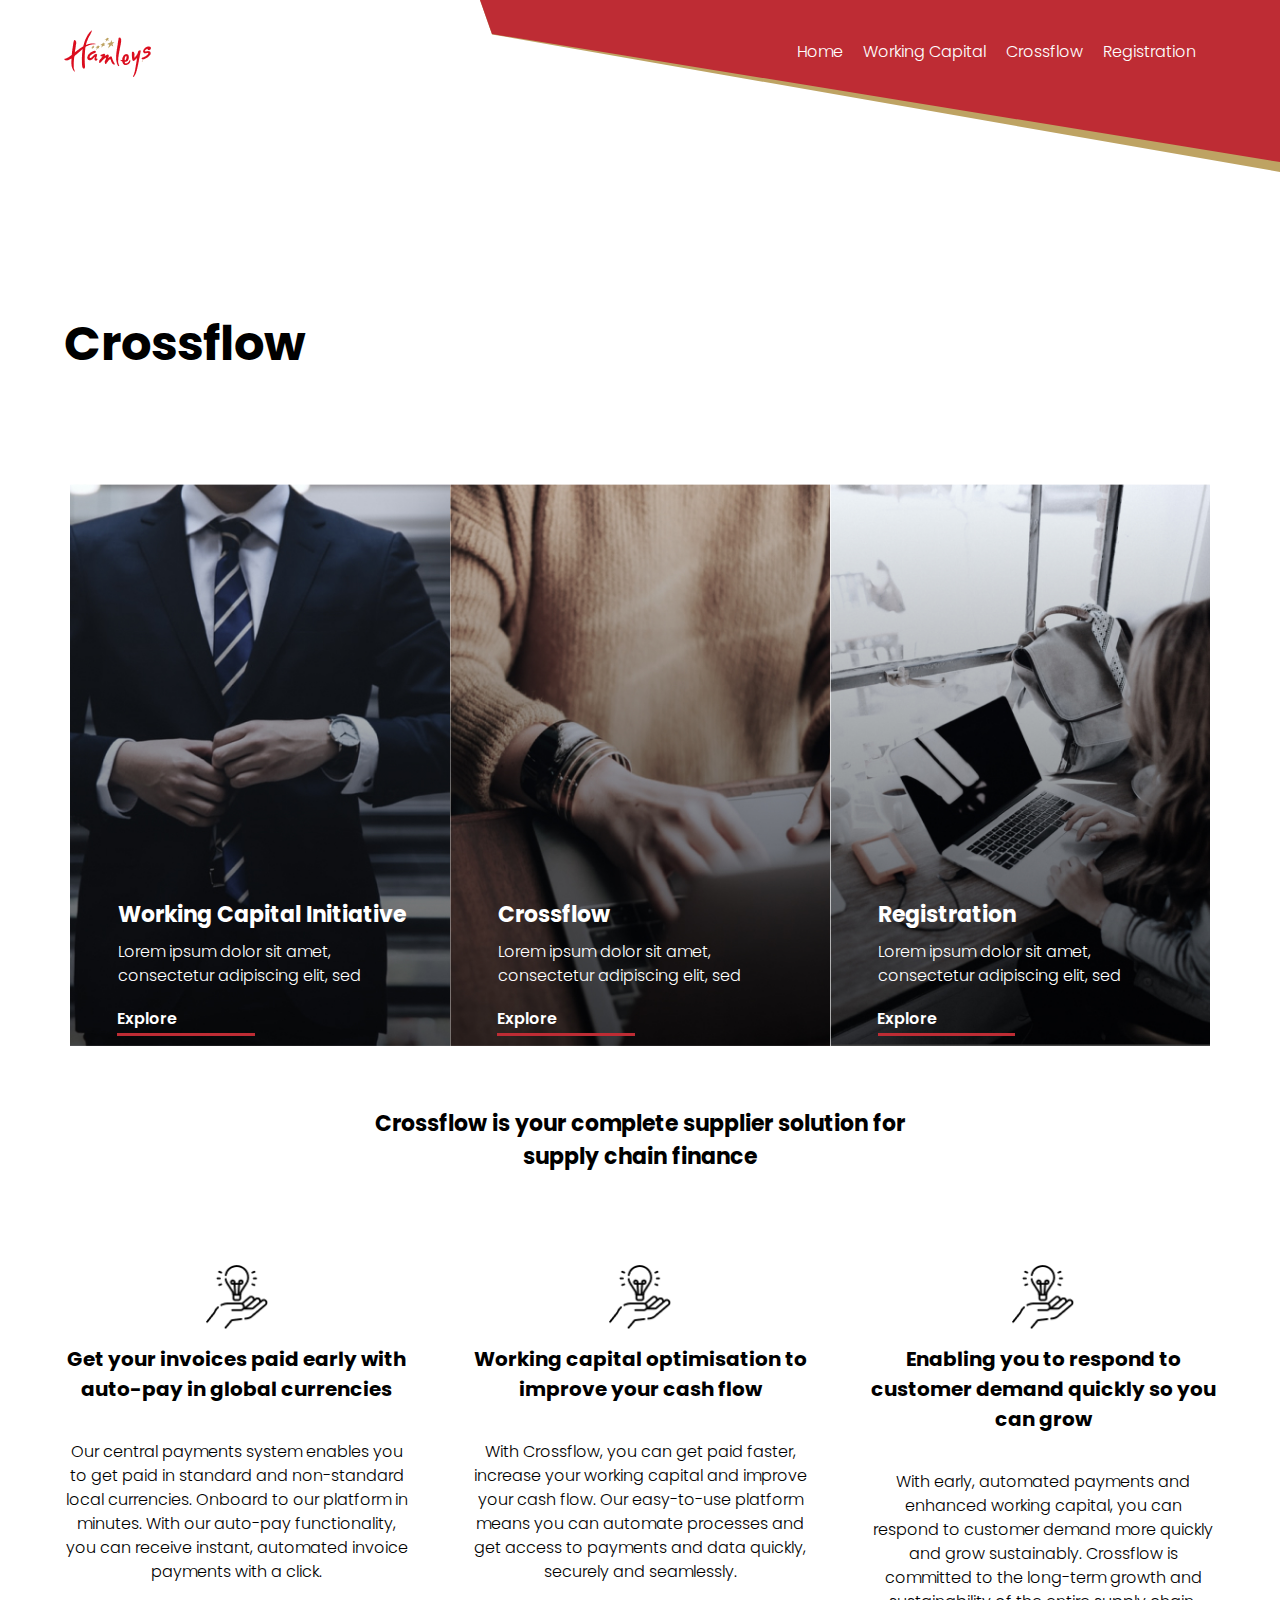
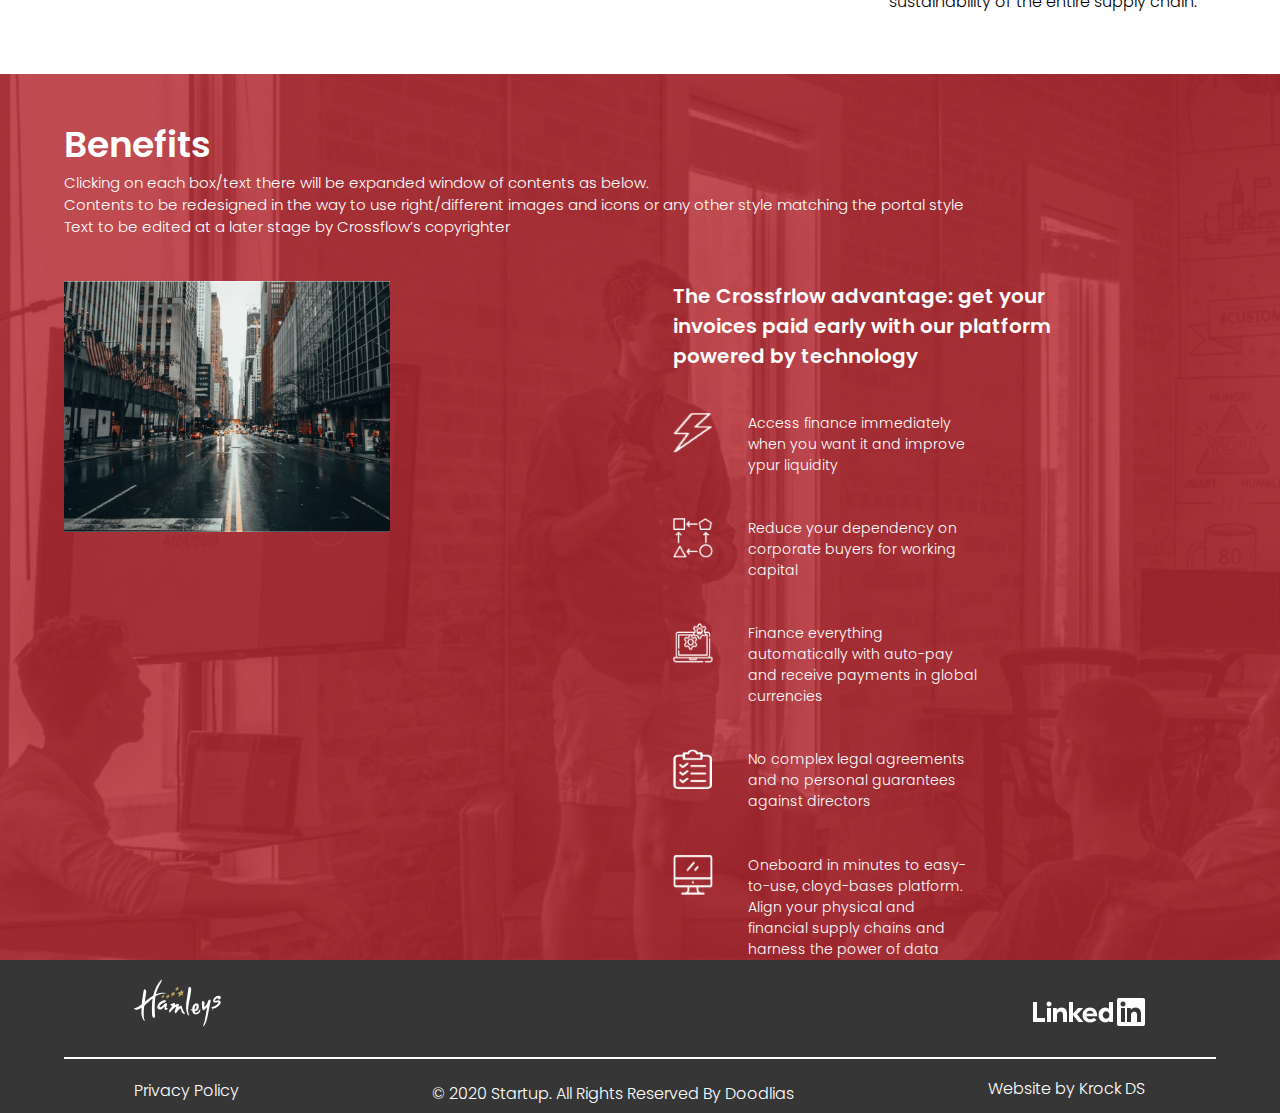
==== commit cace3afb: "With burger" ====
--- a/crossflow.html
+++ b/crossflow.html
@@ -4,140 +4,187 @@
     <meta charset="UTF-8">
     <meta http-equiv="X-UA-Compatible" content="IE=edge">
     <meta name="viewport" content="width=device-width, initial-scale=1.0">
-    <title>Document</title>
-    <link rel="stylesheet" href="/css/style.css">
+    <title>Crossflow</title>
+    <link rel="preconnect" href="https://fonts.googleapis.com">
+    <link rel="preconnect" href="https://fonts.gstatic.com" crossorigin>
+    <link href="https://fonts.googleapis.com/css2?family=Poppins:wght@300;600;700&display=swap" rel="stylesheet">
+    <link rel="stylesheet" href="css/style.css">
 </head>
 <body>
     <header class="header">
-        <div class="header__menu">
-            <div class="header__menu-logo">
-                <a href="#"><img src="img/home/logo/logo.png" alt="logo"></a>
+        <div class="container">
+            <div class="hamburger">
+                <span></span>
+                <span class="long"></span>
+                <span></span>
             </div>
-            <nav class="header__menu-block">
-                <ul class="header__menu-list">
-                    <li class="header__menu-link"><a href="#home">Home</a></li>
-                    <li class="header__menu-link"><a href="#workingCapital">Working Capital</a></li>
-                    <li class="header__menu-link"><a href="#crossflow">Crossflow</a></li>
-                    <li class="header__menu-link"><a href="#registration">Registration</a></li>
+            <div class="header__menu">
+                <div class="header__menu-logo">
+                    <a href="index.html"><img src="img/home/logo/logo.png" alt="logo"></a>
+                </div>
+                <nav class="header__menu-block">
+                    <ul class="header__menu-list">
+                        <li class="header__menu-link"><a href="index.html">Home</a></li>
+                        <li class="header__menu-link"><a href="workingCapital.html">Working Capital</a></li>
+                        <li class="header__menu-link"><a href="crossflow.html">Crossflow</a></li>
+                        <li class="header__menu-link"><a href="registration.html">Registration</a></li>
+                    </ul>
+                </nav>
+                <div class="header__rectangle-1"></div>
+                <div class="header__rectangle-2"></div>
+            </div>
+
+        </div>
+    </header>
+    <div class="menu">
+        <div class="menu__block">
+            <div class="menu__logo">
+                <a href="index.html"><img src="img/home/logo/logo_white.png" alt="logo"></a>
+            </div>
+            <div class="menu__close">
+                <svg width="29" height="30" viewBox="0 0 29 30" fill="none" xmlns="http://www.w3.org/2000/svg">
+                    <path d="M17.1568 14.5231L28.4489 3.23075C29.1837 2.49623 29.1837 1.30861 28.4489 0.574085C27.7144 -0.160437 26.5267 -0.160437 25.7922 0.574085L14.4998 11.8665L3.20781 0.574085C2.47295 -0.160437 1.28567 -0.160437 0.551149 0.574085C-0.183716 1.30861 -0.183716 2.49623 0.551149 3.23075L11.8432 14.5231L0.551149 25.8155C-0.183716 26.55 -0.183716 27.7376 0.551149 28.4721C0.917206 28.8385 1.39852 29.0226 1.87948 29.0226C2.36045 29.0226 2.84141 28.8385 3.20781 28.4721L14.4998 17.1798L25.7922 28.4721C26.1586 28.8385 26.6396 29.0226 27.1205 29.0226C27.6015 29.0226 28.0825 28.8385 28.4489 28.4721C29.1837 27.7376 29.1837 26.55 28.4489 25.8155L17.1568 14.5231Z" fill="white"/>
+                    </svg>
+            </div>
+            <nav>
+                <ul class="menu__list">
+                    <li class="menu__link"><a href="index.html">Home</a></li>
+                    <li class="menu__link"><a href="workingCapital.html">Working Capital</a></li>
+                    <li class="menu__link"><a href="crossflow.html">Crossflow</a></li>
+                    <li class="menu__link"><a href="registration.html">Registration</a></li>
                 </ul>
             </nav>
-            <div class="header__rectangle-1"></div>
-            <div class="header__rectangle-2"></div>
+
+            <div class="menu__social">
+                <a href="#" class="sidepanel__link" target="_blank"><img src="img/home/logo/logos_linkedin.png" alt=""></a>
+            </div>
         </div>
-        <div class="header__heading">
-            <h1>Crossflow</h1>
-        </div>
-    </header>
+        <div class="menu__overlay"></div>
+    </div>
     <main>
         <section class="main">
-            <div class="main__row">
-                <div class="main__row-item1">
-                    <h2>Working Capital Initiative</h2>
-                    <p>Lorem ipsum dolor sit amet, consectetur adipiscing elit, sed </p>
-                    <a href="#workingCapital">Explore</a>
-                    <hr>
+            <div class="container">
+                <div class="main__heading_cf">
+                    <h1>Crossflow</h1>
                 </div>
-                <div class="main__row-item2">
-                    <h2>Crossflow</h2>
-                    <p>Lorem ipsum dolor sit amet, consectetur adipiscing elit, sed </p>
-                    <a href="#crossflow">Explore</a>
-                    <hr>
-                </div>
-                <div class="main__row-item3">
-                    <h2>Registration</h2>
-                    <p>Lorem ipsum dolor sit amet, consectetur adipiscing elit, sed </p>
-                    <a href="#registration">Explore</a>
-                    <hr>
+                <div class="main__row">
+                    <div class="main__row-item1">
+                        <h2>Working Capital Initiative</h2>
+                        <p>Lorem ipsum dolor sit amet, consectetur adipiscing elit, sed </p>
+                        <a href="#workingCapital">Explore</a>
+                        <hr>
+                    </div>
+                    <div class="main__row-item2">
+                        <h2>Crossflow</h2>
+                        <p>Lorem ipsum dolor sit amet, consectetur adipiscing elit, sed </p>
+                        <a href="#crossflow">Explore</a>
+                        <hr>
+                    </div>
+                    <div class="main__row-item3">
+                        <h2>Registration</h2>
+                        <p>Lorem ipsum dolor sit amet, consectetur adipiscing elit, sed </p>
+                        <a href="registration.html">Explore</a>
+                        <hr>
+                    </div>
                 </div>
             </div>
         </section>
         <section class="secondary">
-            <div class="secondary__header">
-                <h2>Crossflow is your complete supplier solution for supply chain finance</h2>
-            </div>
-            <div class="secondary__items">
-                <div class="secondary__item">
-                    <img src="img/crossflow/logo/hands.png" alt="hands" class="secondary__item-img">
-                    <h2 class="secondary__item-header">Get your invoices paid early with auto-pay in global currencies
-                    </h2>
-                    <p class="secondary__item-descr">Our central payments system enables you to get paid in standard and non-standard local currencies. Onboard to our platform in minutes. With our auto-pay functionality, you can receive instant, automated invoice payments with a click.</p>
+            <div class="container">
+                <div class="secondary__header">
+                    <h2>Crossflow is your complete supplier solution for supply chain finance</h2>
                 </div>
-                <div class="secondary__item">
-                    <img src="img/crossflow/logo/hands.png" alt="hands" class="secondary__item-img">
-                    <h2 class="secondary__item-header">Working capital optimisation to improve your cash flow
-                    </h2>
-                    <p class="secondary__item-descr">With Crossflow, you can get paid faster, increase your working capital and improve your cash flow. Our easy-to-use platform means you can automate processes and get access to payments and data quickly, securely and seamlessly.</p>
-                </div>
-                <div class="secondary__item">
-                    <img src="img/crossflow/logo/hands.png" alt="hands" class="secondary__item-img">
-                    <h2 class="secondary__item-header">Enabling you to respond to customer demand quickly so you can grow
-                    </h2>
-                    <p class="secondary__item-descr">With early, automated payments and enhanced working capital, you can respond to customer demand more quickly and grow sustainably. Crossflow is committed to the long-term growth and sustainability of the entire supply chain.</p>
+                <div class="secondary__items">
+                    <div class="secondary__item">
+                        <img src="img/crossflow/logo/hands.png" alt="hands" class="secondary__item-img" id="workingCapital">
+                        <h2 class="secondary__item-header">Get your invoices paid early with auto-pay in global currencies
+                        </h2>
+                        <p class="secondary__item-descr">Our central payments system enables you to get paid in standard and non-standard local currencies. Onboard to our platform in minutes. With our auto-pay functionality, you can receive instant, automated invoice payments with a click.</p>
+                    </div>
+                    <div class="secondary__item">
+                        <img src="img/crossflow/logo/hands.png" alt="hands" class="secondary__item-img">
+                        <h2 class="secondary__item-header">Working capital optimisation to improve your cash flow
+                        </h2>
+                        <p class="secondary__item-descr">With Crossflow, you can get paid faster, increase your working capital and improve your cash flow. Our easy-to-use platform means you can automate processes and get access to payments and data quickly, securely and seamlessly.</p>
+                    </div>
+                    <div class="secondary__item">
+                        <img src="img/crossflow/logo/hands.png" alt="hands" class="secondary__item-img">
+                        <h2 class="secondary__item-header">Enabling you to respond to customer demand quickly so you can grow
+                        </h2>
+                        <p class="secondary__item-descr">With early, automated payments and enhanced working capital, you can respond to customer demand more quickly and grow sustainably. Crossflow is committed to the long-term growth and sustainability of the entire supply chain.</p>
+                    </div>
                 </div>
             </div>
         </section>
-        <section class="benefits">
-            <div class="benefits__heading">
-                <h2>Benefits</h2>
-                <p>Clicking on each box/text there will be expanded window of contents as below.<br>
-                    Contents to be redesigned in the way to use right/different images and icons or any other style matching the portal style
-                    Text to be edited at a later stage by Crossflow’s copyrighter </p>
-            </div>
-            <div class="benefits__descr">
-                <div class="benefits__descr-img">
-                    <img src="img/crossflow/Rectangle167.jpg" alt="benefits-img">
+        <section class="benefits" id="crossflow">
+            <div class="container">
+                <div class="benefits__container">
+                                    <div class="benefits__heading">
+                    <h2>Benefits</h2>
+                    <p>Clicking on each box/text there will be expanded window of contents as below.<br>
+                        Contents to be redesigned in the way to use right/different images and icons or any other style matching the portal style
+                        Text to be edited at a later stage by Crossflow’s copyrighter </p>
                 </div>
-                <div class="benefits__descr-text">
-                    <div class="benefits__descr-text_header">
-                        <h2>The Crossfrlow advantage: get your invoices paid early with our platform powered by technology</h2>
+                <div class="benefits__descr">
+                    <div class="benefits__descr-img">
+                        <img src="img/crossflow/Rectangle167.jpg" alt="benefits-img">
                     </div>
-                    <div class="benefits__descr-items">
-                        <div class="benefits__descr-item">
-                            <img src="img/crossflow/logo/1.png" alt="" class="img1">
-                            <p>Access finance immediately when you want it and improve ypur liquidity</p>
+                    <div class="benefits__descr-text">
+                        <div class="benefits__descr-text_header">
+                            <h2>The Crossfrlow advantage: get your invoices paid early with our platform powered by technology</h2>
                         </div>
-                        <div class="benefits__descr-item">
-                            <img src="img/crossflow/logo/2.png" alt="" class="img2">
-                            <p>Reduce your dependency on corporate buyers for working capital</p>
-                        </div>
-                        <div class="benefits__descr-item">
-                            <img src="img/crossflow/logo/3.png" alt="" class="img3">
-                            <p class="p3">Finance everything automatically with auto-pay and  receive payments in global currencies</p>
-                        </div>
-                        <div class="benefits__descr-item">
-                            <img src="img/crossflow/logo/4.png" alt="" class="img4">
-                            <p>No complex legal agreements and no personal guarantees against directors</p>
-                        </div>
-                        <div class="benefits__descr-item">
-                            <img src="img/crossflow/logo/5.png" alt="" class="img5">
-                            <p class="p3">Oneboard in minutes to easy-to-use, cloyd-bases platform. Align your physical and financial supply chains and harness the power of data</p>
+                        <div class="benefits__descr-items">
+                            <div class="benefits__descr-item">
+                                <img src="img/crossflow/logo/1.png" alt="" class="img1">
+                                <p>Access finance immediately when you want it and improve ypur liquidity</p>
+                            </div>
+                            <div class="benefits__descr-item">
+                                <img src="img/crossflow/logo/2.png" alt="" class="img2">
+                                <p>Reduce your dependency on corporate buyers for working capital</p>
+                            </div>
+                            <div class="benefits__descr-item">
+                                <img src="img/crossflow/logo/3.png" alt="" class="img3">
+                                <p>Finance everything automatically with auto-pay and  receive payments in global currencies</p>
+                            </div>
+                            <div class="benefits__descr-item">
+                                <img src="img/crossflow/logo/4.png" alt="" class="img4">
+                                <p>No complex legal agreements and no personal guarantees against directors</p>
+                            </div>
+                            <div class="benefits__descr-item">
+                                <img src="img/crossflow/logo/5.png" alt="" class="img5">
+                                <p>Oneboard in minutes to easy-to-use, cloyd-bases platform. Align your physical and financial supply chains and harness the power of data</p>
+                            </div>
                         </div>
                     </div>
+                </div>
                 </div>
             </div>
         </section>
     </main>
     <footer class="footer">
-        <div class="footer__links">
-            <div class="footer__links-item1">
-                <a href="#"><img src="img/home/logo/logo_white.png" alt="logo_white"></a>
+        <div class="container">
+            <div class="footer__links">
+                <div class="footer__links-item1">
+                    <a href="#" target="_blank"><img src="img/home/logo/logo_white.png" alt="logo_white"></a>
+                </div>
+                <div class="footer__links-item2">
+                    <a href="#" target="_blank"><img src="img/home/logo/logos_linkedin.png" alt="linked"></a>
+                </div>
             </div>
-            <div class="footer__links-item2">
-                <a href="#"><img src="img/home/logo/logos_linkedin.png" alt="linked"></a>
-            </div>
-        </div>
-        <hr>
-        <div class="footer__descr">
-            <div class="footer__descr-policy">
-                <a href="#">Privacy Policy</a>
-            </div>
-            <div class="footer__descr-rights">
-                <a href="#">&#169; 2020 Startup. All Rights Reserved By Doodlias</a>
-            </div>
-            <div class="footer__descr-design">
-                <a href="#">Website by Krock DS</a>
+            <hr>
+            <div class="footer__descr">
+                <div class="footer__descr-policy">
+                    <a href="#" target="_blank">Privacy Policy</a>
+                </div>
+                <div class="footer__descr-rights">
+                    <a href="#" target="_blank">&#169; 2020 Startup. All Rights Reserved By Doodlias</a>
+                </div>
+                <div class="footer__descr-design">
+                    <a href="#" target="_blank">Website by Krock DS</a>
+                </div>
             </div>
         </div>
     </footer>
+    <script src="js/script.js"></script>
 </body>
 </html>--- a/css/style.css
+++ b/css/style.css
@@ -4,9 +4,11 @@
   padding: 0;
   font-family: 'Poppins', sans-serif; }
 
-body {
-  width: 1903px;
-  height: auto;
+html {
+  scroll-behavior: smooth; }
+
+.container {
+  max-width: 90%;
   margin: 0 auto; }
 
 .header {
@@ -19,26 +21,24 @@
     .header__menu-logo {
       width: 87px;
       height: 47px;
-      padding: 30px 0 0 70px; }
+      padding: 30px 0 0 0; }
+    .header__menu-block {
+      display: block; }
     .header__menu-logo:hover {
       transform: scale(1.1);
       transition: .5s; }
     .header__menu-list {
-      padding-left: 287px;
       list-style: none;
       font-size: 16px;
       font-weight: 300;
       display: flex;
-      justify-content: end;
-      background-size: 800.4px 162.88px; }
+      justify-content: end; }
     .header__menu-link {
       padding-top: 39px;
-      padding-right: 31px; }
+      padding-right: 20px; }
     .header__menu-link:hover {
       transform: scale(1.1);
       transition: .5s; }
-    .header__menu-link:last-of-type {
-      padding-right: 55px; }
     .header__menu-link > a {
       text-decoration: none;
       color: #FFFFFF; }
@@ -46,7 +46,8 @@
     position: absolute;
     top: 0;
     right: 0;
-    width: 800px;
+    max-width: 800px;
+    width: 65%;
     border-top: 162px solid #BE2C34;
     clip-path: polygon(0 0, 100% 0%, 100% 100%, 100% 100%, 1.5% 21%);
     z-index: -1; }
@@ -54,7 +55,8 @@
     position: absolute;
     top: 0;
     right: 0;
-    width: 800px;
+    max-width: 800px;
+    width: 65%;
     border-top: 172px solid #BEA363;
     clip-path: polygon(0 0, 100% 0%, 100% 100%, 100% 100%, 1.5% 20%);
     z-index: -2; }
@@ -62,7 +64,8 @@
     position: absolute;
     top: 0px;
     right: 0;
-    width: 800px;
+    max-width: 800px;
+    width: 65%;
     height: 740px;
     background-image: url("../img/home/main.jpg");
     z-index: -3; }
@@ -83,15 +86,16 @@
     clip-path: polygon(0 56%, 100% 35%, 100% 100%, 100% 72%, 0 56%);
     z-index: -5; }
   .header__heading {
-    margin-left: 151px;
     margin-top: 248px; }
     .header__heading h1 {
-      width: 511px;
+      max-width: 511px;
+      width: 33%;
       height: 120px;
       font-weight: 700;
       font-size: 48px;
       line-height: 60px; }
     .header__heading p {
+      width: 33%;
       margin-top: 9px;
       height: 33px;
       font-size: 22px;
@@ -120,6 +124,95 @@
     transform: scale(1.1);
     transition: .5s; }
 
+.hamburger {
+  visibility: hidden;
+  position: absolute;
+  top: 20px;
+  right: 30px;
+  height: 22px;
+  display: flex;
+  flex-direction: column;
+  justify-content: space-between;
+  align-items: flex-end;
+  cursor: pointer; }
+  .hamburger span {
+    display: block;
+    width: 30px;
+    height: 3px;
+    background: #ffffff; }
+    .hamburger span:hover {
+      background: #ffffff; }
+  .hamburger span.long {
+    width: 36px; }
+
+.menu {
+  position: fixed;
+  top: 0;
+  left: -100%;
+  width: 100%;
+  height: 100vh;
+  z-index: 10;
+  visibility: hidden;
+  opacity: 0;
+  transition: all 0.6s; }
+  .menu.active {
+    left: 0;
+    visibility: visible;
+    opacity: 1; }
+  .menu__block {
+    position: relative;
+    width: 345px;
+    height: 100%;
+    background: #BE2C34;
+    padding-top: 140px;
+    transition: all 0.6s;
+    z-index: 10; }
+  .menu__close {
+    position: absolute;
+    top: 25px;
+    right: 25px;
+    cursor: pointer; }
+    .menu__close:hover svg path {
+      fill: black; }
+  .menu__logo {
+    position: absolute;
+    top: 25px;
+    left: 25px;
+    cursor: pointer; }
+  .menu__list {
+    list-style-type: none; }
+  .menu__link {
+    position: relative;
+    font-style: normal;
+    font-weight: bold;
+    font-size: 27px;
+    line-height: 124%;
+    text-align: center;
+    color: #FFFFFF;
+    margin-bottom: 30px; }
+    .menu__link a {
+      color: #FFFFFF;
+      text-decoration: none; }
+  .menu__social {
+    position: absolute;
+    bottom: 50px;
+    left: 50%;
+    transform: translateX(-50%);
+    width: 90px;
+    display: flex;
+    justify-content: space-between;
+    align-items: center; }
+    .menu__social a:hover svg path {
+      fill: #ffffff; }
+  .menu__overlay {
+    position: fixed;
+    top: 0;
+    left: 0;
+    width: 100%;
+    height: 100%;
+    background-color: #fff;
+    opacity: 0.75; }
+
 .services {
   margin-top: 310px; }
   .services__heading {
@@ -136,27 +229,23 @@
       font-size: 16px;
       line-height: 24px;
       color: #000000; }
-  .services__rectangle-6 {
-    position: absolute;
-    top: 1040px;
-    left: 60px;
-    width: 1800px;
-    height: 725px;
-    background: rgba(190, 44, 52, 0.1);
-    transform: skew(0, -5deg);
-    z-index: -1; }
   .services__row {
-    width: auto;
+    position: relative;
+    width: 100%;
     margin-top: 50px;
     display: flex;
     justify-content: center;
     align-items: center; }
     .services__row-item1 {
-      height: 592px;
-      width: 433px;
+      padding-bottom: 10px;
+      height: auto;
+      max-width: 433px;
+      width: 33%;
       background: url("../img/home/robot.jpg");
-      background-repeat: no-repeat; }
+      background-repeat: no-repeat;
+      background-size: cover; }
       .services__row-item1 h2 {
+        width: 80%;
         margin-top: 414px;
         margin-left: 48px;
         font-style: normal;
@@ -165,8 +254,8 @@
         line-height: 33px;
         color: #FFFFFF; }
       .services__row-item1 p {
-        width: 337px;
-        height: 48px;
+        max-width: 337px;
+        width: 80%;
         margin-top: 9px;
         margin-left: 48px;
         margin-bottom: 18px;
@@ -177,7 +266,6 @@
         color: #FFFFFF; }
       .services__row-item1 a {
         width: 166px;
-        height: 24px;
         margin-left: 47px;
         text-decoration: none;
         font-style: normal;
@@ -196,11 +284,15 @@
       transform: scale(1.02);
       transition: .5s; }
     .services__row-item2 {
-      height: 592px;
-      width: 433px;
+      padding-bottom: 10px;
+      height: auto;
+      max-width: 433px;
+      width: 33%;
       background: url("../img/home/sofa.jpg");
-      background-repeat: no-repeat; }
+      background-repeat: no-repeat;
+      background-size: cover; }
       .services__row-item2 h2 {
+        width: 80%;
         margin-top: 414px;
         margin-left: 48px;
         font-style: normal;
@@ -209,8 +301,8 @@
         line-height: 33px;
         color: #FFFFFF; }
       .services__row-item2 p {
-        width: 337px;
-        height: 48px;
+        max-width: 337px;
+        width: 80%;
         margin-top: 9px;
         margin-left: 48px;
         margin-bottom: 18px;
@@ -221,7 +313,6 @@
         color: #FFFFFF; }
       .services__row-item2 a {
         width: 166px;
-        height: 24px;
         margin-left: 47px;
         text-decoration: none;
         font-style: normal;
@@ -240,11 +331,15 @@
       transform: scale(1.02);
       transition: .5s; }
     .services__row-item3 {
-      height: 592px;
-      width: 433px;
+      padding-bottom: 10px;
+      height: auto;
+      max-width: 433px;
+      width: 33%;
       background: url("../img/home/kids.jpg");
-      background-repeat: no-repeat; }
+      background-repeat: no-repeat;
+      background-size: cover; }
       .services__row-item3 h2 {
+        width: 80%;
         margin-top: 414px;
         margin-left: 48px;
         font-style: normal;
@@ -253,8 +348,8 @@
         line-height: 33px;
         color: #FFFFFF; }
       .services__row-item3 p {
-        width: 337px;
-        height: 48px;
+        max-width: 337px;
+        width: 80%;
         margin-top: 9px;
         margin-left: 48px;
         margin-bottom: 18px;
@@ -265,7 +360,6 @@
         color: #FFFFFF; }
       .services__row-item3 a {
         width: 166px;
-        height: 24px;
         margin-left: 47px;
         text-decoration: none;
         font-style: normal;
@@ -283,65 +377,79 @@
     .services__row-item3:hover {
       transform: scale(1.02);
       transition: .5s; }
+  .services__rectangle-6 {
+    position: absolute;
+    top: 10px;
+    width: 100%;
+    height: 600px;
+    background: rgba(190, 44, 52, 0.1);
+    transform: skew(0, -5deg);
+    z-index: -1; }
 
 .our {
-  margin-top: 336px;
-  margin-left: 151px;
-  display: flex;
-  justify-content: space-between; }
-  .our__block {
-    width: 533px; }
-    .our__block h2 {
-      font-style: normal;
-      font-weight: 600;
-      font-size: 36px;
-      line-height: 54px; }
-    .our__block p {
-      margin-top: 34px;
-      font-style: normal;
-      font-weight: 300;
-      font-size: 16px;
-      line-height: 24px;
-      color: #000000; }
-  .our__pictures {
-    width: 500px;
-    margin-right: 145px;
+  margin-top: 120px;
+  width: 100%; }
+  .our__container {
     display: flex;
-    justify-content: center;
-    flex-direction: row;
-    flex-wrap: wrap; }
-    .our__pictures .pic1 {
+    justify-content: space-around; }
+    .our__container .our__block {
+      width: 40%;
+      margin-left: 50px; }
+      .our__container .our__block h2 {
+        font-style: normal;
+        font-weight: 600;
+        font-size: 36px;
+        line-height: 54px; }
+      .our__container .our__block p {
+        margin-top: 34px;
+        font-style: normal;
+        font-weight: 300;
+        font-size: 16px;
+        line-height: 24px;
+        color: #000000; }
+    .our__container .our__pictures {
+      width: 40%;
+      height: 50%;
       display: flex;
       justify-content: center;
-      align-items: center;
-      width: 238px;
-      height: 170px;
-      border: 1px solid grey;
-      border-bottom-style: none;
-      border-right-style: none; }
-    .our__pictures .pic2 {
-      display: flex;
-      justify-content: center;
-      align-items: center;
-      width: 238px;
-      height: 170px;
-      border: 1px solid grey;
-      border-bottom-style: none; }
-    .our__pictures .pic3 {
-      display: flex;
-      justify-content: center;
-      align-items: center;
-      width: 238px;
-      height: 170px;
-      border: 1px solid grey;
-      border-right-style: none; }
-    .our__pictures .pic4 {
-      display: flex;
-      justify-content: center;
-      align-items: center;
-      width: 238px;
-      height: 170px;
-      border: 1px solid grey; }
+      flex-direction: row;
+      flex-wrap: wrap; }
+      .our__container .our__pictures .pic1 {
+        display: flex;
+        justify-content: center;
+        align-items: center;
+        max-width: 300px;
+        width: 50%;
+        height: 170px;
+        border: 1px solid grey;
+        border-bottom-style: none;
+        border-right-style: none; }
+      .our__container .our__pictures .pic2 {
+        display: flex;
+        justify-content: center;
+        align-items: center;
+        max-width: 300px;
+        width: 50%;
+        height: 170px;
+        border: 1px solid grey;
+        border-bottom-style: none; }
+      .our__container .our__pictures .pic3 {
+        display: flex;
+        justify-content: center;
+        align-items: center;
+        max-width: 300px;
+        width: 50%;
+        height: 170px;
+        border: 1px solid grey;
+        border-right-style: none; }
+      .our__container .our__pictures .pic4 {
+        display: flex;
+        justify-content: center;
+        align-items: center;
+        max-width: 300px;
+        width: 50%;
+        height: 170px;
+        border: 1px solid grey; }
 
 .wps {
   margin-top: 109px; }
@@ -361,21 +469,21 @@
       color: #000000; }
   .wps__blocks {
     margin-top: 114px;
-    margin-left: 151px;
-    margin-right: 151px;
     margin-bottom: 109.63px;
     display: flex;
-    justify-content: space-between; }
+    justify-content: space-around; }
     .wps__blocks-item {
-      width: 554px;
-      height: 211px;
+      max-width: 554px;
+      width: 33%;
+      height: auto;
       border: 1px solid grey;
       display: flex;
       justify-content: start; }
     .wps__blocks-img {
       margin-top: 38px;
       margin-left: 30px;
-      margin-right: 31px; }
+      margin-right: 31px;
+      width: auto; }
     .wps__blocks-descr_header {
       margin-top: 27.58px;
       font-style: normal;
@@ -392,12 +500,12 @@
       color: #BE2C34; }
     .wps__blocks hr {
       margin-top: 8.78px;
-      width: 350px;
+      width: 80%;
       border: 1px solid #BE2C34; }
     .wps__blocks-descr_p {
       margin-top: 6.92px;
-      width: 375.4px;
-      height: 84px;
+      width: 80%;
+      height: auto;
       font-family: Poppins;
       font-style: normal;
       font-weight: 300;
@@ -430,7 +538,8 @@
     margin-top: 45.67px;
     text-align: center; }
     .afs__support-form input {
-      width: 472px;
+      max-width: 472px;
+      width: 33%;
       height: 65.25px;
       margin-bottom: 12px;
       padding-left: 18.5px; }
@@ -438,12 +547,12 @@
       font-style: normal;
       font-weight: 500;
       font-size: 20px;
-      line-height: 30px;
       color: #D7D7D7; }
     .afs__support-form textarea {
-      width: 472px;
+      max-width: 472px;
+      width: 33%;
       height: 130px;
-      padding-top: 16px;
+      padding-top: 12px;
       padding-left: 18.5px;
       margin-bottom: 6px; }
     .afs__support-form_btn {
@@ -462,7 +571,7 @@
       transform: scale(1.1);
       transition: .5s; }
 
-.main {
+.main__wc {
   display: flex;
   justify-content: center; }
 
@@ -470,18 +579,40 @@
   margin-top: 118.24px;
   margin-bottom: 118px;
   text-align: center; }
+  .chess__heading_wc {
+    text-align: left;
+    margin-top: 250px;
+    width: 100%; }
+    .chess__heading_wc h1 {
+      max-width: 511px;
+      width: 100%;
+      height: 120px;
+      font-weight: 700;
+      font-size: 48px;
+      line-height: 60px; }
   .chess__item {
+    width: 100%;
     display: flex; }
-    .chess__item-img {
-      width: 650px;
-      height: 463px; }
+    .chess__item-img1, .chess__item-img2, .chess__item-img3 {
+      max-width: 650px;
+      width: 50%;
+      max-height: 400px;
+      height: auto; }
+      .chess__item-img1 img, .chess__item-img2 img, .chess__item-img3 img {
+        max-width: 650px;
+        width: 100%;
+        max-height: 400px;
+        height: auto; }
     .chess__item-descr {
-      width: 650px;
-      height: 463px;
-      padding-left: 98px; }
+      max-width: 650px;
+      width: 50%;
+      max-height: 463px;
+      height: auto;
+      padding-left: 98px;
+      display: flex;
+      flex-direction: column;
+      justify-content: space-around; }
       .chess__item-descr h2 {
-        margin-top: 57px;
-        margin-bottom: 17px;
         font-style: normal;
         font-weight: 600;
         font-size: 30px;
@@ -489,40 +620,45 @@
         text-align: justify;
         color: #000000; }
       .chess__item-descr .hashtags {
-        width: 500px;
+        max-width: 500px;
+        width: 100%;
         display: flex;
         flex-direction: row;
         flex-wrap: wrap; }
         .chess__item-descr .hashtags .hashtag {
-          width: 132.07px;
+          max-width: 132.07px;
+          width: 30%;
           height: 37px;
           margin-right: 26.9px;
           margin-bottom: 10px;
           background: #EAEAEA; }
           .chess__item-descr .hashtags .hashtag p {
-            margin: 4px 14.15px 6px 14.15px;
+            margin: 0 auto;
             font-style: normal;
             font-weight: 300;
             font-size: 20px;
             line-height: 150%;
-            text-align: justify;
+            text-align: center;
             color: #DB0D1E; }
       .chess__item-descr .descr {
-        width: 450px;
-        height: 105px;
-        margin-top: 16px; }
+        max-width: 450px;
+        width: 100%;
+        max-height: 105px;
+        height: auto; }
         .chess__item-descr .descr p {
           font-style: normal;
           font-weight: 300;
           font-size: 16px;
           line-height: 133%;
-          color: #000000; }
+          color: #000000;
+          text-align: left; }
       .chess__item-descr .btn {
-        width: 157.81px;
+        max-width: 157.81px;
+        width: 50%;
+        max-height: 49px;
         height: 49px;
-        margin-top: 41px;
-        padding-top: 13px;
-        background: #DB0D1E; }
+        background: #DB0D1E;
+        padding-top: 12px; }
         .chess__item-descr .btn a {
           text-decoration: none;
           font-style: normal;
@@ -534,13 +670,17 @@
         transform: scale(1.1);
         transition: .5s; }
     .chess__item-descr2 {
-      width: 650px;
-      height: 463px;
-      padding-right: 98px;
-      padding-left: 108px; }
+      max-width: 650px;
+      width: 50%;
+      max-height: 463px;
+      height: auto;
+      padding-left: 95px;
+      display: flex;
+      flex-direction: column;
+      justify-content: space-around; }
       .chess__item-descr2 h2 {
-        margin-top: 57px;
-        margin-bottom: 17px;
+        /*                 margin-top: 57px;
+                        margin-bottom: 17px; */
         font-style: normal;
         font-weight: 600;
         font-size: 30px;
@@ -548,40 +688,46 @@
         text-align: justify;
         color: #000000; }
       .chess__item-descr2 .hashtags {
-        width: 500px;
+        max-width: 500px;
+        width: 100%;
         display: flex;
         flex-direction: row;
         flex-wrap: wrap; }
         .chess__item-descr2 .hashtags .hashtag {
-          width: 132.07px;
+          max-width: 132.07px;
+          width: 30%;
           height: 37px;
           margin-right: 26.9px;
           margin-bottom: 10px;
           background: #EAEAEA; }
           .chess__item-descr2 .hashtags .hashtag p {
-            margin: 4px 14.15px 6px 14.15px;
+            margin: 0 auto;
             font-style: normal;
             font-weight: 300;
             font-size: 20px;
             line-height: 150%;
-            text-align: justify;
+            text-align: center;
             color: #DB0D1E; }
       .chess__item-descr2 .descr {
-        width: 450px;
-        height: 105px;
+        max-width: 450px;
+        width: 100%;
+        max-height: 105px;
+        height: auto;
         margin-top: 16px; }
         .chess__item-descr2 .descr p {
           font-style: normal;
           font-weight: 300;
           font-size: 16px;
           line-height: 133%;
-          color: #000000; }
+          color: #000000;
+          text-align: left; }
       .chess__item-descr2 .btn {
-        width: 157.81px;
+        max-width: 157.81px;
+        width: 50%;
+        max-height: 49px;
         height: 49px;
-        margin-top: 41px;
-        padding-top: 13px;
-        background: #DB0D1E; }
+        background: #DB0D1E;
+        padding-top: 12px; }
         .chess__item-descr2 .btn a {
           text-decoration: none;
           font-style: normal;
@@ -593,20 +739,31 @@
         transform: scale(1.1);
         transition: .5s; }
 
+.main__heading_cf {
+  margin-top: 250px; }
+  .main__heading_cf h1 {
+    max-width: 511px;
+    width: 33%;
+    height: 120px;
+    font-weight: 700;
+    font-size: 48px;
+    line-height: 60px; }
 .main__row {
-  width: auto;
+  width: 100%;
   margin-top: 50px;
   display: flex;
   justify-content: center;
-  align-items: center;
-  padding-left: 72px;
-  padding-right: 70px; }
+  align-items: center; }
   .main__row-item1 {
-    height: 592px;
-    width: 433px;
+    padding-bottom: 10px;
+    height: auto;
+    max-width: 433px;
+    width: 33%;
     background: url("../img/crossflow/businessman.jpg");
-    background-repeat: no-repeat; }
+    background-repeat: no-repeat;
+    background-size: cover; }
     .main__row-item1 h2 {
+      width: 80%;
       margin-top: 414px;
       margin-left: 48px;
       font-style: normal;
@@ -615,8 +772,8 @@
       line-height: 33px;
       color: #FFFFFF; }
     .main__row-item1 p {
-      width: 337px;
-      height: 48px;
+      max-width: 337px;
+      width: 80%;
       margin-top: 9px;
       margin-left: 48px;
       margin-bottom: 18px;
@@ -627,7 +784,6 @@
       color: #FFFFFF; }
     .main__row-item1 a {
       width: 166px;
-      height: 24px;
       margin-left: 47px;
       text-decoration: none;
       font-style: normal;
@@ -646,11 +802,15 @@
     transform: scale(1.02);
     transition: .5s; }
   .main__row-item2 {
-    height: 592px;
-    width: 433px;
+    padding-bottom: 10px;
+    height: auto;
+    max-width: 433px;
+    width: 33%;
     background: url("../img/crossflow/hands.jpg");
-    background-repeat: no-repeat; }
+    background-repeat: no-repeat;
+    background-size: cover; }
     .main__row-item2 h2 {
+      width: 80%;
       margin-top: 414px;
       margin-left: 48px;
       font-style: normal;
@@ -659,8 +819,8 @@
       line-height: 33px;
       color: #FFFFFF; }
     .main__row-item2 p {
-      width: 337px;
-      height: 48px;
+      max-width: 337px;
+      width: 80%;
       margin-top: 9px;
       margin-left: 48px;
       margin-bottom: 18px;
@@ -671,7 +831,6 @@
       color: #FFFFFF; }
     .main__row-item2 a {
       width: 166px;
-      height: 24px;
       margin-left: 47px;
       text-decoration: none;
       font-style: normal;
@@ -690,11 +849,15 @@
     transform: scale(1.02);
     transition: .5s; }
   .main__row-item3 {
-    height: 592px;
-    width: 433px;
+    padding-bottom: 10px;
+    height: auto;
+    max-width: 433px;
+    width: 33%;
     background: url("../img/crossflow/laptop.jpg");
-    background-repeat: no-repeat; }
+    background-repeat: no-repeat;
+    background-size: cover; }
     .main__row-item3 h2 {
+      width: 80%;
       margin-top: 414px;
       margin-left: 48px;
       font-style: normal;
@@ -703,8 +866,8 @@
       line-height: 33px;
       color: #FFFFFF; }
     .main__row-item3 p {
-      width: 337px;
-      height: 48px;
+      max-width: 337px;
+      width: 80%;
       margin-top: 9px;
       margin-left: 48px;
       margin-bottom: 18px;
@@ -715,7 +878,6 @@
       color: #FFFFFF; }
     .main__row-item3 a {
       width: 166px;
-      height: 24px;
       margin-left: 47px;
       text-decoration: none;
       font-style: normal;
@@ -735,11 +897,12 @@
     transition: .5s; }
 
 .secondary {
-  margin: 60.81px 77px 60.44px 79px; }
+  margin: 60.81px 0 60.44px 0; }
   .secondary__header {
     margin: 0 auto;
     margin-bottom: 92px;
-    width: 573.88px;
+    max-width: 573.88px;
+    width: 50%;
     height: 66px;
     text-align: center; }
     .secondary__header h2 {
@@ -750,19 +913,23 @@
       text-align: center;
       color: #000000; }
   .secondary__items {
+    width: 100%;
     display: flex;
     justify-content: space-between; }
   .secondary__item {
-    width: 360px; }
+    max-width: 360px;
+    width: 30%; }
     .secondary__item-img {
-      width: 62.21px;
-      height: 64.48px;
+      max-width: 62.21px;
+      width: 30%;
+      height: auto;
       display: block;
       margin: 0 auto;
       margin-bottom: 15.75px; }
     .secondary__item-header {
-      width: 359px;
-      height: 54.81px;
+      max-width: 359px;
+      width: 100%;
+      height: auto;
       margin-bottom: 35.28px;
       font-style: normal;
       font-style: normal;
@@ -772,8 +939,9 @@
       text-align: center;
       color: #000000; }
     .secondary__item-descr {
-      width: 359px;
-      height: 149.11px;
+      max-width: 359px;
+      width: 100%;
+      height: auto;
       font-style: normal;
       font-weight: 300;
       font-size: 16px;
@@ -782,13 +950,14 @@
       color: #000000; }
 
 .benefits {
-  width: auto;
-  height: 610px;
+  width: 100%;
+  height: auto;
   padding-top: 43.39px;
-  padding-left: 280px;
   background: url("../img/home/afs.jpg");
   background-repeat: no-repeat;
   background-size: cover; }
+  .benefits__container {
+    margin: 0 auto; }
   .benefits__heading {
     text-align: left;
     margin-bottom: 43.11px; }
@@ -799,20 +968,27 @@
       line-height: 54px;
       color: #FFFFFF; }
     .benefits__heading p {
-      width: 1052.83px;
+      max-width: 1052.83px;
+      width: 80%;
       font-style: normal;
       font-weight: 300;
       font-size: 15px;
       line-height: 22px;
       color: #FFFFFF; }
   .benefits__descr {
+    width: 100%;
     display: flex;
-    justify-content: start; }
+    justify-content: space-between; }
+    .benefits__descr-img {
+      width: 50%; }
+      .benefits__descr-img img {
+        width: 60%; }
     .benefits__descr-text {
+      width: 50%;
       margin-left: 66.34px; }
       .benefits__descr-text_header {
-        width: 737px;
-        height: 60px; }
+        max-width: 737px;
+        width: 80%; }
         .benefits__descr-text_header h2 {
           font-style: normal;
           font-weight: 600;
@@ -820,7 +996,8 @@
           line-height: 30px;
           color: #FFFFFF; }
     .benefits__descr-items {
-      width: 737px;
+      max-width: 737px;
+      width: 100%;
       display: flex;
       justify-content: space-between;
       flex-direction: row;
@@ -829,77 +1006,59 @@
       margin-top: 42.19px;
       display: flex; }
       .benefits__descr-item .img1 {
-        width: 30px;
-        height: 49px; }
+        width: 40px;
+        height: 40px; }
       .benefits__descr-item .img2 {
-        width: 46px;
-        height: 46px; }
+        width: 40px;
+        height: 40px; }
       .benefits__descr-item .img3 {
-        width: 47px;
-        height: 43px; }
+        width: 40px;
+        height: 40px; }
       .benefits__descr-item .img4 {
-        width: 39px;
-        height: 49px; }
+        width: 40px;
+        height: 40px; }
       .benefits__descr-item .img5 {
         width: 40px;
-        height: 36px; }
+        height: 40px; }
       .benefits__descr-item p {
         margin-left: 35px;
-        width: 230px;
+        max-width: 230px;
+        width: 80%;
         font-style: normal;
         font-weight: 300;
         font-size: 14px;
         line-height: 21px;
         color: #FFFFFF; }
-      .benefits__descr-item .p3 {
-        width: 300px;
-        margin-left: 26px;
-        font-style: normal;
-        font-weight: 300;
-        font-size: 14px;
-        line-height: 21px;
-        color: #FFFFFF; }
+
+.block__heading_rt {
+  margin-top: 250px; }
+  .block__heading_rt h1 {
+    max-width: 511px;
+    width: 33%;
+    height: 120px;
+    font-weight: 700;
+    font-size: 48px;
+    line-height: 60px; }
 
 .block {
   display: flex;
-  justify-content: space-around;
-  margin-bottom: 420px; }
+  justify-content: space-between;
+  margin-bottom: 120px; }
   .block__registration {
-    margin-left: 70px;
+    width: 30%;
     margin-top: 100px; }
+    .block__registration .registration-form_input {
+      display: flex;
+      flex-direction: column-reverse; }
     .block__registration input {
-      width: 444px;
+      max-width: 444px;
+      width: 80%;
       height: 72px;
       margin-bottom: 55px;
+      padding-left: 20px;
       border: 1px solid #BEA363; }
-    .block__registration #name {
-      position: relative; }
-    .block__registration #email {
-      position: relative; }
-    .block__registration #tel {
-      position: relative; }
-    .block__registration .first_label {
-      position: absolute;
-      left: 190px;
-      top: 500px;
-      font-style: normal;
-      font-weight: 300;
-      font-size: 15px;
-      line-height: 124%;
-      color: #000000; }
-    .block__registration .second_label {
-      position: absolute;
-      left: 190px;
-      top: 630px;
-      font-style: normal;
-      font-weight: 300;
-      font-size: 15px;
-      line-height: 124%;
-      color: #000000; }
-    .block__registration .third_label {
-      position: absolute;
-      left: 190px;
-      top: 750px;
+    .block__registration label {
+      margin-bottom: 10px;
       font-style: normal;
       font-weight: 300;
       font-size: 15px;
@@ -907,7 +1066,8 @@
       color: #000000; }
   .block .registration-form_btn {
     margin-top: -20px;
-    width: 191px;
+    max-width: 191px;
+    width: 100%;
     height: 53px;
     background: #BE2C34;
     font-weight: 300;
@@ -926,27 +1086,30 @@
     height: 500px;
     background: #BEA363; }
   .block__activation {
-    margin-right: 70px;
+    width: 30%;
     margin-top: 100px; }
-    .block__activation .activation-form_input input {
-      position: relative;
-      width: 444px;
-      height: 72px;
-      margin-bottom: 55px;
-      border: 1px solid #BEA363; }
-    .block__activation .activation-form_input .label {
-      position: absolute;
-      right: 720px;
-      top: 500px;
-      font-style: normal;
-      font-weight: 300;
-      font-size: 15px;
-      line-height: 124%;
-      color: #000000; }
+    .block__activation .activation-form_input {
+      display: flex;
+      flex-direction: column-reverse; }
+      .block__activation .activation-form_input input {
+        max-width: 444px;
+        width: 80%;
+        height: 72px;
+        margin-bottom: 55px;
+        padding-left: 20px;
+        border: 1px solid #BEA363; }
+      .block__activation .activation-form_input .label {
+        margin-bottom: 10px;
+        font-style: normal;
+        font-weight: 300;
+        font-size: 15px;
+        line-height: 124%;
+        color: #000000; }
   .block .activation-descr {
     margin-top: 36.33px;
     margin-left: 20px;
-    width: 618px;
+    max-width: 618px;
+    width: 100%;
     font-style: normal;
     font-weight: 300;
     font-size: 18px;
@@ -972,7 +1135,7 @@
   .footer hr {
     margin: 0 auto;
     margin-top: 22.94px;
-    width: 1860px;
+    width: 100%;
     border: 1px solid #FFFFFF; }
   .footer__descr {
     display: flex;
@@ -1009,3 +1172,4595 @@
         line-height: 124%;
         text-align: right;
         color: #FFFFFF; }
+
+@media (max-width: 1400px) {
+  .container {
+    max-width: 90%; } }
+@media (max-width: 1200px) {
+  .container {
+    max-width: 90%;
+    margin: 0 auto; }
+
+  .header__rectangle-4 {
+    width: 540px; }
+  .header__rectangle-5 {
+    width: 540px; }
+  .header__heading h1 {
+    font-size: 32px; }
+
+  .services__row {
+    position: relative;
+    width: 100%;
+    margin-top: 50px;
+    display: flex;
+    justify-content: center;
+    align-items: center; }
+    .services__row-item1 {
+      padding-bottom: 10px;
+      height: auto;
+      max-width: 433px;
+      width: 33%;
+      background: url("../img/home/robot.jpg");
+      background-repeat: no-repeat;
+      background-size: cover; }
+      .services__row-item1 h2 {
+        width: 80%;
+        margin-top: 414px;
+        margin-left: 48px;
+        font-style: normal;
+        font-weight: bold;
+        font-size: 18px;
+        line-height: 33px;
+        color: #FFFFFF; }
+      .services__row-item1 p {
+        max-width: 337px;
+        width: 80%;
+        margin-top: 9px;
+        margin-left: 48px;
+        margin-bottom: 18px;
+        font-style: normal;
+        font-weight: 300;
+        font-size: 16px;
+        line-height: 24px;
+        color: #FFFFFF; }
+      .services__row-item1 a {
+        width: 166px;
+        margin-left: 47px;
+        text-decoration: none;
+        font-style: normal;
+        font-weight: 600;
+        font-size: 16px;
+        line-height: 24px;
+        color: #FFFFFF; }
+      .services__row-item1 hr {
+        margin-top: 1.62px;
+        margin-left: 47.43px;
+        width: 137.4px;
+        height: 3.12px;
+        background: #BE2C34;
+        border: none; }
+    .services__row-item1:hover {
+      transform: scale(1.02);
+      transition: .5s; }
+    .services__row-item2 {
+      padding-bottom: 10px;
+      height: auto;
+      max-width: 433px;
+      width: 33%;
+      background: url("../img/home/sofa.jpg");
+      background-repeat: no-repeat;
+      background-size: cover; }
+      .services__row-item2 h2 {
+        font-size: 18px; }
+    .services__row-item2:hover {
+      transform: scale(1.02);
+      transition: .5s; }
+    .services__row-item3 {
+      padding-bottom: 10px;
+      height: auto;
+      max-width: 433px;
+      width: 33%;
+      background: url("../img/home/kids.jpg");
+      background-repeat: no-repeat;
+      background-size: cover; }
+      .services__row-item3 h2 {
+        width: 80%;
+        margin-top: 414px;
+        margin-left: 48px;
+        font-style: normal;
+        font-weight: bold;
+        font-size: 18px;
+        line-height: 33px;
+        color: #FFFFFF; }
+      .services__row-item3 p {
+        max-width: 337px;
+        width: 80%;
+        margin-top: 9px;
+        margin-left: 48px;
+        margin-bottom: 18px;
+        font-style: normal;
+        font-weight: 300;
+        font-size: 16px;
+        line-height: 24px;
+        color: #FFFFFF; }
+      .services__row-item3 a {
+        width: 166px;
+        margin-left: 47px;
+        text-decoration: none;
+        font-style: normal;
+        font-weight: 600;
+        font-size: 16px;
+        line-height: 24px;
+        color: #FFFFFF; }
+      .services__row-item3 hr {
+        margin-top: 1.62px;
+        margin-left: 47.43px;
+        width: 137.4px;
+        height: 3.12px;
+        background: #BE2C34;
+        border: none; }
+    .services__row-item3:hover {
+      transform: scale(1.02);
+      transition: .5s; }
+  .services__rectangle-6 {
+    position: absolute;
+    top: 10px;
+    width: 100%;
+    height: 600px;
+    background: rgba(190, 44, 52, 0.1);
+    transform: skew(0, -5deg);
+    z-index: -1; }
+
+  .chess {
+    margin-top: 60px;
+    margin-bottom: 60px;
+    text-align: center; }
+    .chess__item {
+      width: 100%;
+      display: flex; }
+      .chess__item-img1, .chess__item-img2, .chess__item-img3 {
+        max-width: 500px;
+        width: 50%;
+        max-height: 340px;
+        height: auto; }
+        .chess__item-img1 img, .chess__item-img2 img, .chess__item-img3 img {
+          max-width: 500px;
+          width: 100%;
+          max-height: 340px;
+          height: auto; }
+      .chess__item-descr {
+        max-width: 500px;
+        width: 50%;
+        max-height: 358px;
+        height: auto;
+        padding-left: 30px;
+        display: flex;
+        flex-direction: column;
+        justify-content: space-around; }
+        .chess__item-descr h2 {
+          font-style: normal;
+          font-weight: 600;
+          font-size: 20px;
+          line-height: 30px;
+          text-align: justify;
+          color: #000000; }
+        .chess__item-descr .hashtags {
+          max-width: 600px;
+          width: 100%;
+          display: flex;
+          flex-direction: row;
+          flex-wrap: wrap; }
+          .chess__item-descr .hashtags .hashtag {
+            max-width: 100px;
+            width: 30%;
+            height: 27px;
+            margin-right: 26.9px;
+            margin-bottom: 5px;
+            background: #EAEAEA; }
+            .chess__item-descr .hashtags .hashtag p {
+              margin: 0 auto;
+              font-style: normal;
+              font-weight: 300;
+              font-size: 16px;
+              line-height: 120%;
+              text-align: center;
+              color: #DB0D1E; }
+        .chess__item-descr .descr {
+          max-width: 550px;
+          width: 100%;
+          max-height: 105px;
+          height: auto; }
+          .chess__item-descr .descr p {
+            width: 100%;
+            font-style: normal;
+            font-weight: 300;
+            font-size: 16px;
+            line-height: 120%;
+            color: #000000;
+            text-align: left; }
+        .chess__item-descr .btn {
+          max-width: 100px;
+          width: 50%;
+          max-height: 49px;
+          height: auto;
+          background: #DB0D1E;
+          padding-top: 5px; }
+          .chess__item-descr .btn a {
+            text-decoration: none;
+            font-style: normal;
+            font-weight: 600;
+            font-size: 16px;
+            line-height: 20px;
+            color: #FFFFFF; }
+        .chess__item-descr .btn:hover {
+          transform: scale(1.1);
+          transition: .5s; }
+      .chess__item-descr2 {
+        max-width: 500px;
+        width: 50%;
+        max-height: 358px;
+        height: auto;
+        padding-left: 30px;
+        display: flex;
+        flex-direction: column;
+        justify-content: space-around; }
+        .chess__item-descr2 h2 {
+          font-style: normal;
+          font-weight: 600;
+          font-size: 20px;
+          line-height: 30px;
+          text-align: justify;
+          color: #000000; }
+        .chess__item-descr2 .hashtags {
+          max-width: 600px;
+          width: 100%;
+          display: flex;
+          flex-direction: row;
+          flex-wrap: wrap; }
+          .chess__item-descr2 .hashtags .hashtag {
+            max-width: 100px;
+            width: 30%;
+            height: 27px;
+            margin-right: 26.9px;
+            margin-bottom: 5px;
+            background: #EAEAEA; }
+            .chess__item-descr2 .hashtags .hashtag p {
+              margin: 0 auto;
+              font-style: normal;
+              font-weight: 300;
+              font-size: 16px;
+              line-height: 120%;
+              text-align: center;
+              color: #DB0D1E; }
+        .chess__item-descr2 .descr {
+          max-width: 550px;
+          width: 100%;
+          max-height: 105px;
+          height: auto;
+          margin-top: 10px; }
+          .chess__item-descr2 .descr p {
+            width: 100%;
+            font-style: normal;
+            font-weight: 300;
+            font-size: 16px;
+            line-height: 120%;
+            color: #000000;
+            text-align: left; }
+        .chess__item-descr2 .btn {
+          max-width: 100px;
+          width: 50%;
+          max-height: 49px;
+          height: auto;
+          background: #DB0D1E;
+          padding-top: 5px; }
+          .chess__item-descr2 .btn a {
+            text-decoration: none;
+            font-style: normal;
+            font-weight: 600;
+            font-size: 16px;
+            line-height: 20px;
+            color: #FFFFFF; }
+        .chess__item-descr2 .btn:hover {
+          transform: scale(1.1);
+          transition: .5s; }
+
+  .main__row {
+    width: 100%;
+    margin-top: 50px;
+    display: flex;
+    justify-content: center;
+    align-items: center; }
+    .main__row-item1 {
+      padding-bottom: 10px;
+      height: auto;
+      max-width: 433px;
+      width: 33%;
+      background: url("../img/crossflow/businessman.jpg");
+      background-repeat: no-repeat;
+      background-size: cover; }
+      .main__row-item1 h2 {
+        width: 80%;
+        margin-top: 414px;
+        margin-left: 48px;
+        font-style: normal;
+        font-weight: bold;
+        font-size: 18px;
+        line-height: 33px;
+        color: #FFFFFF; }
+      .main__row-item1 p {
+        max-width: 337px;
+        width: 80%;
+        margin-top: 9px;
+        margin-left: 48px;
+        margin-bottom: 18px;
+        font-style: normal;
+        font-weight: 300;
+        font-size: 16px;
+        line-height: 24px;
+        color: #FFFFFF; }
+      .main__row-item1 a {
+        width: 166px;
+        margin-left: 47px;
+        text-decoration: none;
+        font-style: normal;
+        font-weight: 600;
+        font-size: 16px;
+        line-height: 24px;
+        color: #FFFFFF; }
+      .main__row-item1 hr {
+        margin-top: 1.62px;
+        margin-left: 47.43px;
+        width: 137.4px;
+        height: 3.12px;
+        background: #BE2C34;
+        border: none; }
+    .main__row-item1:hover {
+      transform: scale(1.02);
+      transition: .5s; }
+    .main__row-item2 {
+      padding-bottom: 10px;
+      height: auto;
+      max-width: 433px;
+      width: 33%;
+      background: url("../img/crossflow/hands.jpg");
+      background-repeat: no-repeat;
+      background-size: cover; }
+      .main__row-item2 h2 {
+        width: 80%;
+        margin-top: 414px;
+        margin-left: 48px;
+        font-style: normal;
+        font-weight: bold;
+        font-size: 18px;
+        line-height: 33px;
+        color: #FFFFFF; }
+      .main__row-item2 p {
+        max-width: 337px;
+        width: 80%;
+        margin-top: 9px;
+        margin-left: 48px;
+        margin-bottom: 18px;
+        font-style: normal;
+        font-weight: 300;
+        font-size: 16px;
+        line-height: 24px;
+        color: #FFFFFF; }
+      .main__row-item2 a {
+        width: 166px;
+        margin-left: 47px;
+        text-decoration: none;
+        font-style: normal;
+        font-weight: 600;
+        font-size: 16px;
+        line-height: 24px;
+        color: #FFFFFF; }
+      .main__row-item2 hr {
+        margin-top: 1.62px;
+        margin-left: 47.43px;
+        width: 137.4px;
+        height: 3.12px;
+        background: #BE2C34;
+        border: none; }
+    .main__row-item2:hover {
+      transform: scale(1.02);
+      transition: .5s; }
+    .main__row-item3 {
+      padding-bottom: 10px;
+      height: auto;
+      max-width: 433px;
+      width: 33%;
+      background: url("../img/crossflow/laptop.jpg");
+      background-repeat: no-repeat;
+      background-size: cover; }
+      .main__row-item3 h2 {
+        width: 80%;
+        margin-top: 414px;
+        margin-left: 48px;
+        font-style: normal;
+        font-weight: bold;
+        font-size: 18px;
+        line-height: 33px;
+        color: #FFFFFF; }
+      .main__row-item3 p {
+        max-width: 337px;
+        width: 80%;
+        margin-top: 9px;
+        margin-left: 48px;
+        margin-bottom: 18px;
+        font-style: normal;
+        font-weight: 300;
+        font-size: 16px;
+        line-height: 24px;
+        color: #FFFFFF; }
+      .main__row-item3 a {
+        width: 166px;
+        margin-left: 47px;
+        text-decoration: none;
+        font-style: normal;
+        font-weight: 600;
+        font-size: 16px;
+        line-height: 24px;
+        color: #FFFFFF; }
+      .main__row-item3 hr {
+        margin-top: 1.62px;
+        margin-left: 47.43px;
+        width: 137.4px;
+        height: 3.12px;
+        background: #BE2C34;
+        border: none; }
+    .main__row-item3:hover {
+      transform: scale(1.02);
+      transition: .5s; }
+
+  .benefits {
+    width: 100%;
+    height: auto;
+    padding-top: 43.39px;
+    background: url("../img/home/afs.jpg");
+    background-repeat: no-repeat;
+    background-size: cover; }
+    .benefits__container {
+      margin: 0 auto; }
+    .benefits__heading {
+      text-align: left;
+      margin-bottom: 43.11px; }
+      .benefits__heading h2 {
+        font-style: normal;
+        font-weight: 600;
+        font-size: 36px;
+        line-height: 54px;
+        color: #FFFFFF; }
+      .benefits__heading p {
+        max-width: 1052.83px;
+        width: 80%;
+        font-style: normal;
+        font-weight: 300;
+        font-size: 15px;
+        line-height: 22px;
+        color: #FFFFFF; }
+    .benefits__descr {
+      width: 100%;
+      display: flex;
+      justify-content: space-between; }
+      .benefits__descr-img {
+        width: 50%; }
+        .benefits__descr-img img {
+          width: 100%; }
+      .benefits__descr-text {
+        width: 50%;
+        margin-left: 66.34px; }
+        .benefits__descr-text_header {
+          max-width: 737px;
+          width: 100%; }
+          .benefits__descr-text_header h2 {
+            font-style: normal;
+            font-weight: 600;
+            font-size: 18px;
+            line-height: 30px;
+            color: #FFFFFF; }
+      .benefits__descr-items {
+        max-width: 737px;
+        width: 100%;
+        display: flex;
+        justify-content: space-between;
+        flex-direction: row;
+        flex-wrap: wrap; }
+      .benefits__descr-item {
+        margin-top: 42.19px;
+        display: flex;
+        justify-content: space-around; }
+        .benefits__descr-item .img1 {
+          width: 40px;
+          height: 40px; }
+        .benefits__descr-item .img2 {
+          width: 40px;
+          height: 40px; }
+        .benefits__descr-item .img3 {
+          width: 40px;
+          height: 40px; }
+        .benefits__descr-item .img4 {
+          width: 40px;
+          height: 40px; }
+        .benefits__descr-item .img5 {
+          width: 40px;
+          height: 40px; }
+        .benefits__descr-item p {
+          max-width: 230px;
+          width: 80%;
+          font-style: normal;
+          font-weight: 300;
+          font-size: 14px;
+          line-height: 21px;
+          color: #FFFFFF; }
+
+  .block {
+    display: flex;
+    justify-content: space-around;
+    margin-bottom: 120px; }
+    .block__registration {
+      width: 50%;
+      margin-top: 100px; }
+      .block__registration .registration-form_input {
+        display: flex;
+        flex-direction: column-reverse; }
+      .block__registration input {
+        max-width: 444px;
+        width: 80%;
+        height: 72px;
+        margin-bottom: 55px;
+        padding-left: 20px;
+        border: 1px solid #BEA363; }
+      .block__registration label {
+        margin-bottom: 10px;
+        font-style: normal;
+        font-weight: 300;
+        font-size: 15px;
+        line-height: 124%;
+        color: #000000; }
+    .block .registration-form_btn {
+      margin-top: -20px;
+      max-width: 191px;
+      width: 100%;
+      height: 53px;
+      background: #BE2C34;
+      font-weight: 300;
+      font-size: 22px;
+      line-height: 33px;
+      color: #FFFFFF;
+      text-align: center;
+      box-shadow: none;
+      border: none; }
+      .block .registration-form_btn:hover {
+        transform: scale(1.1);
+        transition: .5s; }
+    .block .line {
+      margin: 50px 50px 0 10px;
+      width: 3px;
+      height: 500px;
+      background: #BEA363; }
+    .block__activation {
+      width: 50%;
+      margin-top: 100px; }
+      .block__activation .activation-form_input {
+        display: flex;
+        flex-direction: column-reverse; }
+        .block__activation .activation-form_input input {
+          max-width: 444px;
+          width: 80%;
+          height: 72px;
+          margin-bottom: 55px;
+          padding-left: 20px;
+          border: 1px solid #BEA363; }
+        .block__activation .activation-form_input .label {
+          margin-bottom: 10px;
+          font-style: normal;
+          font-weight: 300;
+          font-size: 15px;
+          line-height: 124%;
+          color: #000000; }
+    .block .activation-descr {
+      margin-top: 36.33px;
+      margin-left: 20px;
+      max-width: 618px;
+      width: 100%;
+      font-style: normal;
+      font-weight: 300;
+      font-size: 16px;
+      line-height: 29px;
+      color: #000000; }
+      .block .activation-descr ol {
+        margin-bottom: 20px; } }
+@media (max-width: 992px) {
+  .container {
+    max-width: 90%;
+    margin: 0 auto; }
+
+  .header__rectangle-4 {
+    width: 410px; }
+  .header__rectangle-5 {
+    width: 410px; }
+  .header__heading h1 {
+    font-size: 32px; }
+
+  .services__row {
+    position: relative;
+    width: 100%;
+    margin-top: 50px;
+    display: flex;
+    justify-content: center;
+    align-items: center; }
+    .services__row-item1 {
+      padding-bottom: 10px;
+      height: auto;
+      max-width: 433px;
+      width: 33%;
+      background: url("../img/home/robot.jpg");
+      background-repeat: no-repeat;
+      background-size: cover; }
+      .services__row-item1 h2 {
+        width: 80%;
+        margin-top: 414px;
+        margin-left: 28px;
+        font-style: normal;
+        font-weight: bold;
+        font-size: 14px;
+        line-height: 33px;
+        color: #FFFFFF; }
+      .services__row-item1 p {
+        max-width: 337px;
+        width: 80%;
+        margin-top: 9px;
+        margin-left: 28px;
+        margin-bottom: 18px;
+        font-style: normal;
+        font-weight: 300;
+        font-size: 12px;
+        line-height: 24px;
+        color: #FFFFFF; }
+      .services__row-item1 a {
+        width: 166px;
+        margin-left: 27px;
+        text-decoration: none;
+        font-style: normal;
+        font-weight: 600;
+        font-size: 16px;
+        line-height: 24px;
+        color: #FFFFFF; }
+      .services__row-item1 hr {
+        margin-top: 1.62px;
+        margin-left: 27.43px;
+        max-width: 137.4px;
+        width: 80%;
+        height: 3.12px;
+        background: #BE2C34;
+        border: none; }
+    .services__row-item1:hover {
+      transform: scale(1.02);
+      transition: .5s; }
+    .services__row-item2 {
+      padding-bottom: 10px;
+      height: auto;
+      max-width: 433px;
+      width: 33%;
+      background: url("../img/home/sofa.jpg");
+      background-repeat: no-repeat;
+      background-size: cover; }
+      .services__row-item2 h2 {
+        width: 80%;
+        margin-top: 414px;
+        margin-left: 28px;
+        font-style: normal;
+        font-weight: bold;
+        font-size: 14px;
+        line-height: 33px;
+        color: #FFFFFF; }
+      .services__row-item2 p {
+        max-width: 337px;
+        width: 80%;
+        margin-top: 9px;
+        margin-left: 28px;
+        margin-bottom: 18px;
+        font-style: normal;
+        font-weight: 300;
+        font-size: 12px;
+        line-height: 24px;
+        color: #FFFFFF; }
+      .services__row-item2 a {
+        width: 166px;
+        margin-left: 27px;
+        text-decoration: none;
+        font-style: normal;
+        font-weight: 600;
+        font-size: 16px;
+        line-height: 24px;
+        color: #FFFFFF; }
+      .services__row-item2 hr {
+        margin-top: 1.62px;
+        margin-left: 27.43px;
+        max-width: 137.4px;
+        width: 80%;
+        height: 3.12px;
+        background: #BE2C34;
+        border: none; }
+    .services__row-item2:hover {
+      transform: scale(1.02);
+      transition: .5s; }
+    .services__row-item3 {
+      padding-bottom: 10px;
+      height: auto;
+      max-width: 433px;
+      width: 33%;
+      background: url("../img/home/kids.jpg");
+      background-repeat: no-repeat;
+      background-size: cover; }
+      .services__row-item3 h2 {
+        width: 80%;
+        margin-top: 414px;
+        margin-left: 28px;
+        font-style: normal;
+        font-weight: bold;
+        font-size: 14px;
+        line-height: 33px;
+        color: #FFFFFF; }
+      .services__row-item3 p {
+        max-width: 337px;
+        width: 80%;
+        margin-top: 9px;
+        margin-left: 28px;
+        margin-bottom: 18px;
+        font-style: normal;
+        font-weight: 300;
+        font-size: 12px;
+        line-height: 24px;
+        color: #FFFFFF; }
+      .services__row-item3 a {
+        width: 166px;
+        margin-left: 27px;
+        text-decoration: none;
+        font-style: normal;
+        font-weight: 600;
+        font-size: 16px;
+        line-height: 24px;
+        color: #FFFFFF; }
+      .services__row-item3 hr {
+        margin-top: 1.62px;
+        margin-left: 27.43px;
+        max-width: 137.4px;
+        width: 80%;
+        height: 3.12px;
+        background: #BE2C34;
+        border: none; }
+    .services__row-item3:hover {
+      transform: scale(1.02);
+      transition: .5s; }
+  .services__rectangle-6 {
+    position: absolute;
+    top: 10px;
+    width: 100%;
+    height: 600px;
+    background: rgba(190, 44, 52, 0.1);
+    transform: skew(0, -5deg);
+    z-index: -1; }
+
+  .our {
+    margin-top: 120px;
+    width: 100%; }
+    .our__container {
+      display: flex;
+      justify-content: space-around; }
+      .our__container .our__block {
+        width: 40%;
+        margin-left: 50px; }
+        .our__container .our__block h2 {
+          font-style: normal;
+          font-weight: 600;
+          font-size: 36px;
+          line-height: 54px; }
+        .our__container .our__block p {
+          margin-top: 34px;
+          font-style: normal;
+          font-weight: 300;
+          font-size: 16px;
+          line-height: 24px;
+          color: #000000; }
+      .our__container .our__pictures {
+        margin-top: 20px;
+        width: 40%;
+        height: 50%;
+        display: flex;
+        justify-content: center;
+        flex-direction: row;
+        flex-wrap: wrap; }
+        .our__container .our__pictures .pic1 {
+          display: flex;
+          justify-content: center;
+          align-items: center;
+          max-width: 300px;
+          width: 50%;
+          height: 170px;
+          border: 1px solid grey;
+          border-bottom-style: none;
+          border-right-style: none; }
+        .our__container .our__pictures .pic2 {
+          display: flex;
+          justify-content: center;
+          align-items: center;
+          max-width: 300px;
+          width: 50%;
+          height: 170px;
+          border: 1px solid grey;
+          border-bottom-style: none; }
+        .our__container .our__pictures .pic3 {
+          display: flex;
+          justify-content: center;
+          align-items: center;
+          max-width: 300px;
+          width: 50%;
+          height: 170px;
+          border: 1px solid grey;
+          border-right-style: none; }
+        .our__container .our__pictures .pic4 {
+          display: flex;
+          justify-content: center;
+          align-items: center;
+          max-width: 300px;
+          width: 50%;
+          height: 170px;
+          border: 1px solid grey; }
+
+  .wps {
+    margin-top: 50px; }
+    .wps__heading {
+      text-align: center; }
+      .wps__heading h2 {
+        font-style: normal;
+        font-weight: 600;
+        font-size: 36px;
+        line-height: 54px;
+        color: #000000; }
+      .wps__heading p {
+        font-style: normal;
+        font-weight: 300;
+        font-size: 16px;
+        line-height: 24px;
+        color: #000000; }
+    .wps__blocks {
+      margin-top: 50px;
+      margin-bottom: 50px;
+      display: flex;
+      justify-content: space-around; }
+      .wps__blocks-item {
+        max-width: 554px;
+        width: 45%;
+        height: auto;
+        border: 1px solid grey;
+        display: flex;
+        justify-content: start; }
+      .wps__blocks-img {
+        margin-top: 38px;
+        margin-left: 30px;
+        margin-right: 31px;
+        width: auto; }
+      .wps__blocks-descr_header {
+        margin-top: 27.58px;
+        font-style: normal;
+        font-weight: 600;
+        font-size: 18px;
+        line-height: 27px;
+        color: #000000; }
+      .wps__blocks-descr_h2 {
+        margin-top: 4px;
+        font-style: normal;
+        font-weight: normal;
+        font-size: 14px;
+        line-height: 21px;
+        color: #BE2C34; }
+      .wps__blocks hr {
+        margin-top: 8.78px;
+        width: 80%;
+        border: 1px solid #BE2C34; }
+      .wps__blocks-descr_p {
+        margin-top: 6.92px;
+        width: 80%;
+        height: auto;
+        font-family: Poppins;
+        font-style: normal;
+        font-weight: 300;
+        font-size: 14px;
+        line-height: 21px;
+        color: #000000; }
+
+  .chess {
+    margin-top: 60px;
+    margin-bottom: 60px;
+    text-align: center; }
+    .chess__heading_wc {
+      margin-top: 250px; }
+      .chess__heading_wc h1 {
+        max-width: 511px;
+        width: 100%;
+        height: 120px;
+        font-weight: 700;
+        font-size: 32px;
+        line-height: 60px; }
+    .chess__item {
+      width: 100%;
+      display: flex; }
+      .chess__item-img1, .chess__item-img2, .chess__item-img3 {
+        max-width: 450px;
+        width: 50%;
+        max-height: 300px;
+        height: auto; }
+        .chess__item-img1 img, .chess__item-img2 img, .chess__item-img3 img {
+          max-width: 450px;
+          width: 100%;
+          max-height: 300px;
+          height: auto; }
+      .chess__item-descr {
+        max-width: 450x;
+        width: 50%;
+        max-height: 300px;
+        height: auto;
+        padding-left: 30px;
+        display: flex;
+        flex-direction: column;
+        justify-content: space-around; }
+        .chess__item-descr h2 {
+          font-style: normal;
+          font-weight: 600;
+          font-size: 20px;
+          line-height: 30px;
+          text-align: justify;
+          color: #000000; }
+        .chess__item-descr .hashtags {
+          max-width: 600px;
+          width: 100%;
+          display: flex;
+          flex-direction: row;
+          flex-wrap: wrap; }
+          .chess__item-descr .hashtags .hashtag {
+            max-width: 100px;
+            width: 30%;
+            height: 27px;
+            margin-right: 26.9px;
+            margin-bottom: 5px;
+            background: #EAEAEA; }
+            .chess__item-descr .hashtags .hashtag p {
+              margin: 0 auto;
+              font-style: normal;
+              font-weight: 300;
+              font-size: 16px;
+              line-height: 120%;
+              text-align: center;
+              color: #DB0D1E; }
+        .chess__item-descr .descr {
+          max-width: 550px;
+          width: 100%;
+          max-height: 105px;
+          height: auto; }
+          .chess__item-descr .descr p {
+            width: 100%;
+            font-style: normal;
+            font-weight: 300;
+            font-size: 16px;
+            line-height: 120%;
+            color: #000000;
+            text-align: left; }
+        .chess__item-descr .btn {
+          max-width: 100px;
+          width: 50%;
+          max-height: 49px;
+          height: auto;
+          background: #DB0D1E;
+          padding-top: 5px; }
+          .chess__item-descr .btn a {
+            text-decoration: none;
+            font-style: normal;
+            font-weight: 600;
+            font-size: 16px;
+            line-height: 20px;
+            color: #FFFFFF; }
+        .chess__item-descr .btn:hover {
+          transform: scale(1.1);
+          transition: .5s; }
+      .chess__item-descr2 {
+        max-width: 450px;
+        width: 50%;
+        max-height: 300px;
+        height: auto;
+        padding-left: 30px;
+        display: flex;
+        flex-direction: column;
+        justify-content: space-around; }
+        .chess__item-descr2 h2 {
+          font-style: normal;
+          font-weight: 600;
+          font-size: 20px;
+          line-height: 30px;
+          text-align: justify;
+          color: #000000; }
+        .chess__item-descr2 .hashtags {
+          max-width: 600px;
+          width: 100%;
+          display: flex;
+          flex-direction: row;
+          flex-wrap: wrap; }
+          .chess__item-descr2 .hashtags .hashtag {
+            max-width: 100px;
+            width: 30%;
+            height: 27px;
+            margin-right: 26.9px;
+            margin-bottom: 5px;
+            background: #EAEAEA; }
+            .chess__item-descr2 .hashtags .hashtag p {
+              margin: 0 auto;
+              font-style: normal;
+              font-weight: 300;
+              font-size: 16px;
+              line-height: 120%;
+              text-align: center;
+              color: #DB0D1E; }
+        .chess__item-descr2 .descr {
+          max-width: 550px;
+          width: 100%;
+          max-height: 105px;
+          height: auto;
+          margin-top: 10px; }
+          .chess__item-descr2 .descr p {
+            width: 100%;
+            font-style: normal;
+            font-weight: 300;
+            font-size: 16px;
+            line-height: 120%;
+            color: #000000;
+            text-align: left; }
+        .chess__item-descr2 .btn {
+          max-width: 100px;
+          width: 50%;
+          max-height: 49px;
+          height: auto;
+          background: #DB0D1E;
+          padding-top: 5px; }
+          .chess__item-descr2 .btn a {
+            text-decoration: none;
+            font-style: normal;
+            font-weight: 600;
+            font-size: 16px;
+            line-height: 20px;
+            color: #FFFFFF; }
+        .chess__item-descr2 .btn:hover {
+          transform: scale(1.1);
+          transition: .5s; }
+
+  .main__heading_cf {
+    margin-top: 250px; }
+    .main__heading_cf h1 {
+      max-width: 511px;
+      width: 33%;
+      height: 120px;
+      font-weight: 700;
+      font-size: 32px;
+      line-height: 60px; }
+  .main__row {
+    width: 100%;
+    margin-top: 50px;
+    display: flex;
+    justify-content: center;
+    align-items: center; }
+    .main__row-item1 {
+      padding-bottom: 10px;
+      height: auto;
+      max-width: 433px;
+      width: 33%;
+      background: url("../img/crossflow/businessman.jpg");
+      background-repeat: no-repeat;
+      background-size: cover; }
+      .main__row-item1 h2 {
+        width: 80%;
+        margin-top: 414px;
+        margin-left: 28px;
+        font-style: normal;
+        font-weight: bold;
+        font-size: 14px;
+        line-height: 33px;
+        color: #FFFFFF; }
+      .main__row-item1 p {
+        max-width: 337px;
+        width: 80%;
+        margin-top: 9px;
+        margin-left: 28px;
+        margin-bottom: 18px;
+        font-style: normal;
+        font-weight: 300;
+        font-size: 12px;
+        line-height: 24px;
+        color: #FFFFFF; }
+      .main__row-item1 a {
+        width: 166px;
+        margin-left: 27px;
+        text-decoration: none;
+        font-style: normal;
+        font-weight: 600;
+        font-size: 16px;
+        line-height: 24px;
+        color: #FFFFFF; }
+      .main__row-item1 hr {
+        margin-top: 1.62px;
+        margin-left: 27.43px;
+        max-width: 137.4px;
+        width: 80%;
+        height: 3.12px;
+        background: #BE2C34;
+        border: none; }
+    .main__row-item1:hover {
+      transform: scale(1.02);
+      transition: .5s; }
+    .main__row-item2 {
+      padding-bottom: 10px;
+      height: auto;
+      max-width: 433px;
+      width: 33%;
+      background: url("../img/crossflow/hands.jpg");
+      background-repeat: no-repeat;
+      background-size: cover; }
+      .main__row-item2 h2 {
+        width: 80%;
+        margin-top: 414px;
+        margin-left: 28px;
+        font-style: normal;
+        font-weight: bold;
+        font-size: 14px;
+        line-height: 33px;
+        color: #FFFFFF; }
+      .main__row-item2 p {
+        max-width: 337px;
+        width: 80%;
+        margin-top: 9px;
+        margin-left: 28px;
+        margin-bottom: 18px;
+        font-style: normal;
+        font-weight: 300;
+        font-size: 12px;
+        line-height: 24px;
+        color: #FFFFFF; }
+      .main__row-item2 a {
+        width: 166px;
+        margin-left: 27px;
+        text-decoration: none;
+        font-style: normal;
+        font-weight: 600;
+        font-size: 16px;
+        line-height: 24px;
+        color: #FFFFFF; }
+      .main__row-item2 hr {
+        margin-top: 1.62px;
+        margin-left: 27.43px;
+        max-width: 137.4px;
+        width: 80%;
+        height: 3.12px;
+        background: #BE2C34;
+        border: none; }
+    .main__row-item2:hover {
+      transform: scale(1.02);
+      transition: .5s; }
+    .main__row-item3 {
+      padding-bottom: 10px;
+      height: auto;
+      max-width: 433px;
+      width: 33%;
+      background: url("../img/crossflow/laptop.jpg");
+      background-repeat: no-repeat;
+      background-size: cover; }
+      .main__row-item3 h2 {
+        width: 80%;
+        margin-top: 414px;
+        margin-left: 28px;
+        font-style: normal;
+        font-weight: bold;
+        font-size: 14px;
+        line-height: 33px;
+        color: #FFFFFF; }
+      .main__row-item3 p {
+        max-width: 337px;
+        width: 80%;
+        margin-top: 9px;
+        margin-left: 28px;
+        margin-bottom: 18px;
+        font-style: normal;
+        font-weight: 300;
+        font-size: 12px;
+        line-height: 24px;
+        color: #FFFFFF; }
+      .main__row-item3 a {
+        width: 166px;
+        margin-left: 27px;
+        text-decoration: none;
+        font-style: normal;
+        font-weight: 600;
+        font-size: 16px;
+        line-height: 24px;
+        color: #FFFFFF; }
+      .main__row-item3 hr {
+        margin-top: 1.62px;
+        margin-left: 27.43px;
+        max-width: 137.4px;
+        width: 80%;
+        height: 3.12px;
+        background: #BE2C34;
+        border: none; }
+    .main__row-item3:hover {
+      transform: scale(1.02);
+      transition: .5s; }
+
+  .benefits {
+    width: 100%;
+    height: auto;
+    padding-top: 43.39px;
+    background: url("../img/home/afs.jpg");
+    background-repeat: no-repeat;
+    background-size: cover; }
+    .benefits__container {
+      margin: 0 auto; }
+    .benefits__heading {
+      text-align: left;
+      margin-bottom: 43.11px; }
+      .benefits__heading h2 {
+        font-style: normal;
+        font-weight: 600;
+        font-size: 36px;
+        line-height: 54px;
+        color: #FFFFFF; }
+      .benefits__heading p {
+        max-width: 1052.83px;
+        width: 80%;
+        font-style: normal;
+        font-weight: 300;
+        font-size: 15px;
+        line-height: 22px;
+        color: #FFFFFF; }
+    .benefits__descr {
+      width: 100%;
+      display: flex;
+      justify-content: space-between; }
+      .benefits__descr-img {
+        width: 50%; }
+        .benefits__descr-img img {
+          width: 100%; }
+      .benefits__descr-text {
+        width: 50%;
+        margin-left: 66.34px; }
+        .benefits__descr-text_header {
+          max-width: 737px;
+          width: 100%; }
+          .benefits__descr-text_header h2 {
+            font-style: normal;
+            font-weight: 600;
+            font-size: 18px;
+            line-height: 30px;
+            color: #FFFFFF; }
+      .benefits__descr-items {
+        max-width: 737px;
+        width: 100%;
+        display: flex;
+        justify-content: space-between;
+        flex-direction: row;
+        flex-wrap: wrap; }
+      .benefits__descr-item {
+        width: 100%;
+        margin-top: 20px;
+        display: flex;
+        justify-content: space-around; }
+        .benefits__descr-item .img1 {
+          width: 40px;
+          height: 40px; }
+        .benefits__descr-item .img2 {
+          width: 40px;
+          height: 40px; }
+        .benefits__descr-item .img3 {
+          width: 40px;
+          height: 40px; }
+        .benefits__descr-item .img4 {
+          width: 40px;
+          height: 40px; }
+        .benefits__descr-item .img5 {
+          width: 40px;
+          height: 40px; }
+        .benefits__descr-item p {
+          max-width: 230px;
+          width: 80%;
+          font-style: normal;
+          font-weight: 300;
+          font-size: 14px;
+          line-height: 21px;
+          color: #FFFFFF; }
+
+  .block__heading_rt {
+    margin-top: 250px; }
+    .block__heading_rt h1 {
+      max-width: 511px;
+      width: 33%;
+      height: 120px;
+      font-weight: 700;
+      font-size: 32px;
+      line-height: 60px; }
+
+  .block {
+    display: flex;
+    justify-content: space-around;
+    margin-bottom: 120px; }
+    .block__registration {
+      width: 50%;
+      margin-top: 100px; }
+      .block__registration .registration-form_input {
+        display: flex;
+        flex-direction: column-reverse; }
+      .block__registration input {
+        max-width: 444px;
+        width: 80%;
+        height: 72px;
+        margin-bottom: 55px;
+        padding-left: 20px;
+        border: 1px solid #BEA363; }
+      .block__registration label {
+        margin-bottom: 10px;
+        font-style: normal;
+        font-weight: 300;
+        font-size: 15px;
+        line-height: 124%;
+        color: #000000; }
+    .block .registration-form_btn {
+      margin-top: -20px;
+      max-width: 191px;
+      width: 100%;
+      height: 53px;
+      background: #BE2C34;
+      font-weight: 300;
+      font-size: 22px;
+      line-height: 33px;
+      color: #FFFFFF;
+      text-align: center;
+      box-shadow: none;
+      border: none; }
+      .block .registration-form_btn:hover {
+        transform: scale(1.1);
+        transition: .5s; }
+    .block .line {
+      margin: 50px 50px 0 10px;
+      width: 3px;
+      height: 500px;
+      background: #BEA363; }
+    .block__activation {
+      width: 50%;
+      margin-top: 100px; }
+      .block__activation .activation-form_input {
+        display: flex;
+        flex-direction: column-reverse; }
+        .block__activation .activation-form_input input {
+          max-width: 444px;
+          width: 80%;
+          height: 72px;
+          margin-bottom: 55px;
+          padding-left: 20px;
+          border: 1px solid #BEA363; }
+        .block__activation .activation-form_input .label {
+          margin-bottom: 10px;
+          font-style: normal;
+          font-weight: 300;
+          font-size: 15px;
+          line-height: 124%;
+          color: #000000; }
+    .block .activation-descr {
+      margin-top: 36.33px;
+      margin-left: 20px;
+      max-width: 618px;
+      width: 100%;
+      font-style: normal;
+      font-weight: 300;
+      font-size: 16px;
+      line-height: 29px;
+      color: #000000; }
+      .block .activation-descr ol {
+        margin-bottom: 20px; } }
+@media (max-width: 768px) {
+  .header__rectangle-1 {
+    position: absolute;
+    top: 0;
+    right: 0;
+    max-width: 780px;
+    width: 64.5%;
+    border-top: 162px solid #BE2C34;
+    clip-path: polygon(0 0, 100% 0%, 100% 100%, 100% 100%, 1.5% 21%);
+    z-index: -1; }
+  .header__rectangle-2 {
+    position: absolute;
+    top: 0;
+    right: 0;
+    max-width: 780px;
+    width: 64.5%;
+    border-top: 172px solid #BEA363;
+    clip-path: polygon(0 0, 100% 0%, 100% 100%, 100% 100%, 1.5% 20%);
+    z-index: -2; }
+  .header__rectangle-3 {
+    position: absolute;
+    top: 0px;
+    right: 0;
+    max-width: 659px;
+    width: 65%;
+    height: 609px;
+    background-image: url("../img/home/ipad.jpg");
+    background-repeat: no-repeat;
+    z-index: -3; }
+  .header__rectangle-4 {
+    position: absolute;
+    top: 507px;
+    right: 0;
+    width: 302px;
+    border-top: 172px solid  #BE2C34;
+    clip-path: polygon(0 59%, 100% 35%, 100% 100%, 100% 72%, 0 59%);
+    z-index: -2; }
+  .header__rectangle-5 {
+    position: absolute;
+    top: 507px;
+    right: 0;
+    width: 302px;
+    border-top: 182px solid #BEA363;
+    clip-path: polygon(0 56%, 100% 35%, 100% 100%, 100% 72%, 0 56%);
+    z-index: -5; }
+  .header__heading h1 {
+    font-size: 26px;
+    width: 50%; }
+  .header__btn {
+    margin-left: 0; }
+
+  .services {
+    margin-top: 50px; }
+    .services__row {
+      position: relative;
+      width: 100%;
+      margin-top: 20px;
+      display: flex;
+      justify-content: center;
+      align-items: center; }
+      .services__row-item1 {
+        padding-bottom: 10px;
+        height: 400px;
+        max-width: 293px;
+        width: 40%;
+        background: url("../img/home/robot.jpg");
+        background-repeat: no-repeat;
+        background-size: cover; }
+        .services__row-item1 h2 {
+          width: 80%;
+          margin-top: 234px;
+          margin-left: 10px;
+          font-style: normal;
+          font-weight: bold;
+          font-size: 15px;
+          line-height: 17px;
+          color: #FFFFFF; }
+        .services__row-item1 p {
+          max-width: 337px;
+          width: 80%;
+          margin-top: 9px;
+          margin-left: 10px;
+          margin-bottom: 18px;
+          font-style: normal;
+          font-weight: 300;
+          font-size: 15px;
+          line-height: 17px;
+          color: #FFFFFF; }
+        .services__row-item1 a {
+          width: 166px;
+          margin-left: 10px;
+          text-decoration: none;
+          font-style: normal;
+          font-weight: 600;
+          font-size: 15px;
+          line-height: 17px;
+          color: #FFFFFF; }
+        .services__row-item1 hr {
+          margin-top: 1.62px;
+          margin-left: 10px;
+          width: 137.4px;
+          height: 3.12px;
+          background: #BE2C34;
+          border: none; }
+      .services__row-item1:hover {
+        transform: scale(1.02);
+        transition: .5s; }
+      .services__row-item2 {
+        padding-bottom: 10px;
+        height: 400px;
+        max-width: 293px;
+        width: 30%;
+        background: url("../img/home/sofa.jpg");
+        background-repeat: no-repeat;
+        background-size: cover; }
+        .services__row-item2 h2 {
+          width: 80%;
+          margin-top: 234px;
+          margin-left: 10px;
+          font-style: normal;
+          font-weight: bold;
+          font-size: 15px;
+          line-height: 17px;
+          color: #FFFFFF; }
+        .services__row-item2 p {
+          max-width: 337px;
+          width: 80%;
+          margin-top: 9px;
+          margin-left: 10px;
+          margin-bottom: 18px;
+          font-style: normal;
+          font-weight: 300;
+          font-size: 15px;
+          line-height: 17px;
+          color: #FFFFFF; }
+        .services__row-item2 a {
+          width: 166px;
+          margin-left: 10px;
+          text-decoration: none;
+          font-style: normal;
+          font-weight: 600;
+          font-size: 16px;
+          line-height: 24px;
+          color: #FFFFFF; }
+        .services__row-item2 hr {
+          margin-top: 1.62px;
+          margin-left: 10px;
+          width: 137.4px;
+          height: 3.12px;
+          background: #BE2C34;
+          border: none; }
+      .services__row-item2:hover {
+        transform: scale(1.02);
+        transition: .5s; }
+      .services__row-item3 {
+        padding-bottom: 10px;
+        height: 400px;
+        max-width: 293px;
+        width: 30%;
+        background: url("../img/home/kids.jpg");
+        background-repeat: no-repeat;
+        background-size: cover; }
+        .services__row-item3 h2 {
+          width: 80%;
+          margin-top: 234px;
+          margin-left: 10px;
+          font-style: normal;
+          font-weight: bold;
+          font-size: 15px;
+          line-height: 17px;
+          color: #FFFFFF; }
+        .services__row-item3 p {
+          max-width: 337px;
+          width: 80%;
+          margin-top: 9px;
+          margin-left: 10px;
+          margin-bottom: 18px;
+          font-style: normal;
+          font-weight: 300;
+          font-size: 15px;
+          line-height: 17px;
+          color: #FFFFFF; }
+        .services__row-item3 a {
+          width: 166px;
+          margin-left: 10px;
+          text-decoration: none;
+          font-style: normal;
+          font-weight: 600;
+          font-size: 15px;
+          line-height: 17px;
+          color: #FFFFFF; }
+        .services__row-item3 hr {
+          margin-top: 1.62px;
+          margin-left: 10px;
+          width: 137.4px;
+          height: 3.12px;
+          background: #BE2C34;
+          border: none; }
+      .services__row-item3:hover {
+        transform: scale(1.02);
+        transition: .5s; }
+    .services__rectangle-6 {
+      position: absolute;
+      top: -10px;
+      width: 100%;
+      height: 500px;
+      background: rgba(190, 44, 52, 0.1);
+      transform: skew(0, -5deg);
+      z-index: -1; }
+
+  .our {
+    margin-top: 120px;
+    width: 100%; }
+    .our__container {
+      display: flex;
+      flex-direction: column;
+      justify-content: space-around; }
+      .our__container .our__block {
+        width: 100%;
+        margin-left: 0px; }
+        .our__container .our__block h2 {
+          font-style: normal;
+          font-weight: 600;
+          font-size: 36px;
+          line-height: 54px; }
+        .our__container .our__block p {
+          margin-top: 34px;
+          font-style: normal;
+          font-weight: 300;
+          font-size: 16px;
+          line-height: 24px;
+          color: #000000; }
+      .our__container .our__pictures {
+        margin-top: 20px;
+        width: 100%;
+        height: 50%;
+        display: flex;
+        justify-content: center;
+        flex-direction: row;
+        flex-wrap: wrap; }
+        .our__container .our__pictures .pic1 {
+          display: flex;
+          justify-content: center;
+          align-items: center;
+          max-width: 300px;
+          width: 25%;
+          height: 170px;
+          border: 1px solid grey; }
+        .our__container .our__pictures .pic2 {
+          display: flex;
+          justify-content: center;
+          align-items: center;
+          max-width: 300px;
+          width: 25%;
+          height: 170px;
+          border: 1px solid grey; }
+        .our__container .our__pictures .pic3 {
+          display: flex;
+          justify-content: center;
+          align-items: center;
+          max-width: 300px;
+          width: 25%;
+          height: 170px;
+          border: 1px solid grey; }
+        .our__container .our__pictures .pic4 {
+          display: flex;
+          justify-content: center;
+          align-items: center;
+          max-width: 300px;
+          width: 25%;
+          height: 170px;
+          border: 1px solid grey; }
+
+  .wps {
+    margin-top: 50px; }
+    .wps__heading {
+      text-align: center; }
+      .wps__heading h2 {
+        font-style: normal;
+        font-weight: 600;
+        font-size: 36px;
+        line-height: 54px;
+        color: #000000; }
+      .wps__heading p {
+        font-style: normal;
+        font-weight: 300;
+        font-size: 16px;
+        line-height: 24px;
+        color: #000000; }
+    .wps__blocks {
+      margin-top: 25px;
+      margin-bottom: 25px;
+      display: flex;
+      justify-content: space-around; }
+      .wps__blocks-item {
+        max-width: 554px;
+        width: 49%;
+        height: auto;
+        border: 1px solid grey;
+        display: flex;
+        justify-content: start; }
+      .wps__blocks-img {
+        margin-top: 20px;
+        margin-left: 5px;
+        margin-right: 5px;
+        width: auto; }
+      .wps__blocks-descr_header {
+        margin-top: 20px;
+        font-style: normal;
+        font-weight: 600;
+        font-size: 14px;
+        line-height: 20px;
+        color: #000000; }
+      .wps__blocks-descr_h2 {
+        margin-top: 4px;
+        font-style: normal;
+        font-weight: normal;
+        font-size: 10px;
+        line-height: 15px;
+        color: #BE2C34; }
+      .wps__blocks hr {
+        margin-top: 8.78px;
+        width: 80%;
+        border: 1px solid #BE2C34; }
+      .wps__blocks-descr_p {
+        margin-top: 6.92px;
+        width: 100%;
+        height: auto;
+        font-family: Poppins;
+        font-style: normal;
+        font-weight: 300;
+        font-size: 10px;
+        line-height: 12px;
+        color: #000000; }
+
+  .afs {
+    width: auto;
+    height: 610px;
+    background: url("../img/home/afs.jpg");
+    background-repeat: no-repeat;
+    background-size: cover; }
+    .afs__heading {
+      text-align: center;
+      padding-top: 57px; }
+      .afs__heading h2 {
+        font-style: normal;
+        font-weight: 600;
+        font-size: 36px;
+        line-height: 54px;
+        color: #FFFFFF; }
+      .afs__heading p {
+        font-style: normal;
+        font-weight: 300;
+        font-size: 16px;
+        line-height: 24px;
+        color: #FFFFFF; }
+    .afs__support-form {
+      margin-top: 45.67px;
+      text-align: center; }
+      .afs__support-form input {
+        max-width: 472px;
+        width: 60%;
+        height: 65.25px;
+        margin-bottom: 12px;
+        padding-left: 18.5px; }
+      .afs__support-form ::placeholder {
+        font-style: normal;
+        font-weight: 500;
+        font-size: 20px;
+        color: #D7D7D7; }
+      .afs__support-form textarea {
+        max-width: 472px;
+        width: 60%;
+        height: 130px;
+        padding-top: 12px;
+        padding-left: 18.5px;
+        margin-bottom: 6px; }
+      .afs__support-form_btn {
+        margin: 0 auto;
+        width: 191px;
+        height: 65.25px;
+        background: white;
+        font-style: normal;
+        font-weight: 600;
+        font-size: 22px;
+        line-height: 33px;
+        text-align: center;
+        color: #BE2C34;
+        border: none; }
+      .afs__support-form_btn:hover {
+        transform: scale(1.1);
+        transition: .5s; }
+
+  .footer {
+    max-width: 1903px;
+    width: 100%;
+    height: 153.84px;
+    background: #363636; }
+    .footer__links {
+      display: flex;
+      justify-content: space-between; }
+      .footer__links-item1 {
+        margin-top: 19.76px;
+        margin-left: 70px; }
+      .footer__links-item2 {
+        margin-top: 38px;
+        margin-right: 71.26px; }
+    .footer hr {
+      margin: 0 auto;
+      margin-top: 22.94px;
+      width: 100%;
+      border: 1px solid #FFFFFF; }
+    .footer__descr {
+      display: flex;
+      justify-content: space-between; }
+      .footer__descr-policy {
+        margin-top: 18.88px;
+        margin-left: 0; }
+        .footer__descr-policy a {
+          text-decoration: none;
+          font-style: normal;
+          font-weight: 300;
+          font-size: 16px;
+          line-height: 124%;
+          text-align: right;
+          color: #FFFFFF; }
+      .footer__descr-rights {
+        margin-top: 21.88px; }
+        .footer__descr-rights a {
+          text-decoration: none;
+          font-style: normal;
+          font-weight: 300;
+          font-size: 16px;
+          line-height: 124%;
+          text-align: right;
+          color: #FFFFFF; }
+      .footer__descr-design {
+        margin-top: 16.88px;
+        margin-right: 0; }
+        .footer__descr-design a {
+          text-decoration: none;
+          font-style: normal;
+          font-weight: 300;
+          font-size: 16px;
+          line-height: 124%;
+          text-align: right;
+          color: #FFFFFF; }
+
+  .chess {
+    margin-top: 60px;
+    margin-bottom: 60px;
+    text-align: center; }
+    .chess__heading_wc {
+      margin-top: 250px;
+      margin-left: 0;
+      text-align: left; }
+      .chess__heading_wc h1 {
+        max-width: 511px;
+        width: 50%;
+        font-weight: 700;
+        font-size: 25px;
+        line-height: 60px; }
+    .chess__item {
+      width: 100%;
+      display: flex; }
+      .chess__item-img1, .chess__item-img2, .chess__item-img3 {
+        max-width: 400px;
+        width: 50%;
+        max-height: 245px;
+        height: auto; }
+        .chess__item-img1 img, .chess__item-img2 img, .chess__item-img3 img {
+          max-width: 400px;
+          width: 100%;
+          max-height: 280px;
+          height: auto; }
+      .chess__item-descr {
+        max-width: 400px;
+        width: 50%;
+        max-height: 245px;
+        height: auto;
+        padding-left: 30px;
+        display: flex;
+        flex-direction: column;
+        justify-content: space-around; }
+        .chess__item-descr h2 {
+          font-style: normal;
+          font-weight: 600;
+          font-size: 20px;
+          line-height: 30px;
+          text-align: justify;
+          color: #000000; }
+        .chess__item-descr .hashtags {
+          max-width: 600px;
+          width: 100%;
+          display: flex;
+          flex-direction: row;
+          flex-wrap: wrap; }
+          .chess__item-descr .hashtags .hashtag {
+            max-width: 100px;
+            width: 30%;
+            height: 27px;
+            margin-right: 5px;
+            margin-bottom: 5px;
+            background: #EAEAEA; }
+            .chess__item-descr .hashtags .hashtag p {
+              margin: 0 auto;
+              font-style: normal;
+              font-weight: 300;
+              font-size: 16px;
+              line-height: 120%;
+              text-align: center;
+              color: #DB0D1E; }
+        .chess__item-descr .descr {
+          max-width: 550px;
+          width: 100%;
+          max-height: 105px;
+          height: auto; }
+          .chess__item-descr .descr p {
+            width: 100%;
+            font-style: normal;
+            font-weight: 300;
+            font-size: 10px;
+            line-height: 120%;
+            color: #000000;
+            text-align: left; }
+        .chess__item-descr .btn {
+          max-width: 80px;
+          width: 50%;
+          max-height: 40px;
+          height: auto;
+          background: #DB0D1E;
+          padding-top: 5px; }
+          .chess__item-descr .btn a {
+            text-decoration: none;
+            font-style: normal;
+            font-weight: 600;
+            font-size: 16px;
+            line-height: 17px;
+            color: #FFFFFF; }
+        .chess__item-descr .btn:hover {
+          transform: scale(1.1);
+          transition: .5s; }
+      .chess__item-descr2 {
+        max-width: 400px;
+        width: 50%;
+        max-height: 280px;
+        height: auto;
+        padding-left: 30px;
+        display: flex;
+        flex-direction: column;
+        justify-content: space-around; }
+        .chess__item-descr2 h2 {
+          font-style: normal;
+          font-weight: 600;
+          font-size: 20px;
+          line-height: 30px;
+          text-align: justify;
+          color: #000000; }
+        .chess__item-descr2 .hashtags {
+          max-width: 600px;
+          width: 100%;
+          display: flex;
+          flex-direction: row;
+          flex-wrap: wrap; }
+          .chess__item-descr2 .hashtags .hashtag {
+            max-width: 100px;
+            width: 30%;
+            height: 27px;
+            margin-right: 5px;
+            margin-bottom: 5px;
+            background: #EAEAEA; }
+            .chess__item-descr2 .hashtags .hashtag p {
+              margin: 0 auto;
+              font-style: normal;
+              font-weight: 300;
+              font-size: 16px;
+              line-height: 120%;
+              text-align: center;
+              color: #DB0D1E; }
+        .chess__item-descr2 .descr {
+          max-width: 550px;
+          width: 100%;
+          max-height: 105px;
+          height: auto; }
+          .chess__item-descr2 .descr p {
+            width: 100%;
+            font-style: normal;
+            font-weight: 300;
+            font-size: 10px;
+            line-height: 120%;
+            color: #000000;
+            text-align: left; }
+        .chess__item-descr2 .btn {
+          max-width: 80px;
+          width: 50%;
+          max-height: 40px;
+          height: auto;
+          background: #DB0D1E;
+          padding-top: 5px; }
+          .chess__item-descr2 .btn a {
+            text-decoration: none;
+            font-style: normal;
+            font-weight: 600;
+            font-size: 16px;
+            line-height: 17px;
+            color: #FFFFFF; }
+        .chess__item-descr2 .btn:hover {
+          transform: scale(1.1);
+          transition: .5s; }
+
+  .main__heading_cf {
+    margin-top: 250px; }
+    .main__heading_cf h1 {
+      max-width: 511px;
+      width: 50%;
+      height: 120px;
+      font-weight: 700;
+      font-size: 25px;
+      line-height: 60px; }
+  .main__row {
+    width: 100%;
+    margin-top: 0px;
+    display: flex;
+    justify-content: center;
+    align-items: center; }
+    .main__row-item1 {
+      padding-bottom: 10px;
+      height: 400px;
+      max-width: 293px;
+      width: 40%;
+      background: url("../img/crossflow/businessman.jpg");
+      background-repeat: no-repeat;
+      background-size: cover; }
+      .main__row-item1 h2 {
+        width: 80%;
+        margin-top: 234px;
+        margin-left: 10px;
+        font-style: normal;
+        font-weight: bold;
+        font-size: 15px;
+        line-height: 17px;
+        color: #FFFFFF; }
+      .main__row-item1 p {
+        max-width: 337px;
+        width: 80%;
+        margin-top: 9px;
+        margin-left: 10px;
+        margin-bottom: 18px;
+        font-style: normal;
+        font-weight: 300;
+        font-size: 15px;
+        line-height: 17px;
+        color: #FFFFFF; }
+      .main__row-item1 a {
+        width: 166px;
+        margin-left: 10px;
+        text-decoration: none;
+        font-style: normal;
+        font-weight: 600;
+        font-size: 15px;
+        line-height: 17px;
+        color: #FFFFFF; }
+      .main__row-item1 hr {
+        margin-top: 1.62px;
+        margin-left: 10px;
+        width: 137.4px;
+        height: 3.12px;
+        background: #BE2C34;
+        border: none; }
+    .main__row-item1:hover {
+      transform: scale(1.02);
+      transition: .5s; }
+    .main__row-item2 {
+      padding-bottom: 10px;
+      height: 400px;
+      max-width: 293px;
+      width: 30%;
+      background: url("../img/crossflow/hands.jpg");
+      background-repeat: no-repeat;
+      background-size: cover; }
+      .main__row-item2 h2 {
+        width: 80%;
+        margin-top: 234px;
+        margin-left: 10px;
+        font-style: normal;
+        font-weight: bold;
+        font-size: 15px;
+        line-height: 17px;
+        color: #FFFFFF; }
+      .main__row-item2 p {
+        max-width: 337px;
+        width: 80%;
+        margin-top: 9px;
+        margin-left: 10px;
+        margin-bottom: 18px;
+        font-style: normal;
+        font-weight: 300;
+        font-size: 15px;
+        line-height: 17px;
+        color: #FFFFFF; }
+      .main__row-item2 a {
+        width: 166px;
+        margin-left: 10px;
+        text-decoration: none;
+        font-style: normal;
+        font-weight: 600;
+        font-size: 15px;
+        line-height: 17px;
+        color: #FFFFFF; }
+      .main__row-item2 hr {
+        margin-top: 1.62px;
+        margin-left: 10px;
+        width: 137.4px;
+        height: 3.12px;
+        background: #BE2C34;
+        border: none; }
+    .main__row-item2:hover {
+      transform: scale(1.02);
+      transition: .5s; }
+    .main__row-item3 {
+      padding-bottom: 10px;
+      height: 400px;
+      max-width: 293px;
+      width: 30%;
+      background: url("../img/crossflow/laptop.jpg");
+      background-repeat: no-repeat;
+      background-size: cover; }
+      .main__row-item3 h2 {
+        width: 80%;
+        margin-top: 234px;
+        margin-left: 10px;
+        font-style: normal;
+        font-weight: bold;
+        font-size: 15px;
+        line-height: 17px;
+        color: #FFFFFF; }
+      .main__row-item3 p {
+        max-width: 337px;
+        width: 80%;
+        margin-top: 9px;
+        margin-left: 10px;
+        margin-bottom: 18px;
+        font-style: normal;
+        font-weight: 300;
+        font-size: 15px;
+        line-height: 17px;
+        color: #FFFFFF; }
+      .main__row-item3 a {
+        width: 166px;
+        margin-left: 10px;
+        text-decoration: none;
+        font-style: normal;
+        font-weight: 600;
+        font-size: 15px;
+        line-height: 17px;
+        color: #FFFFFF; }
+      .main__row-item3 hr {
+        margin-top: 1.62px;
+        margin-left: 10px;
+        width: 137.4px;
+        height: 3.12px;
+        background: #BE2C34;
+        border: none; }
+    .main__row-item3:hover {
+      transform: scale(1.02);
+      transition: .5s; }
+
+  .benefits {
+    width: 100%;
+    height: auto;
+    padding-top: 43.39px;
+    background: url("../img/home/afs.jpg");
+    background-repeat: no-repeat;
+    background-size: cover; }
+    .benefits__container {
+      margin: 0 auto; }
+    .benefits__heading {
+      text-align: left;
+      margin-bottom: 43.11px; }
+      .benefits__heading h2 {
+        font-style: normal;
+        font-weight: 600;
+        font-size: 36px;
+        line-height: 54px;
+        color: #FFFFFF; }
+      .benefits__heading p {
+        max-width: 1052.83px;
+        width: 80%;
+        font-style: normal;
+        font-weight: 300;
+        font-size: 15px;
+        line-height: 22px;
+        color: #FFFFFF; }
+    .benefits__descr {
+      width: 100%;
+      display: flex;
+      justify-content: space-between; }
+      .benefits__descr-img {
+        width: 50%; }
+        .benefits__descr-img img {
+          width: 100%; }
+      .benefits__descr-text {
+        width: 50%; }
+        .benefits__descr-text_header {
+          max-width: 737px;
+          width: 100%; }
+          .benefits__descr-text_header h2 {
+            font-style: normal;
+            font-weight: 600;
+            font-size: 18px;
+            line-height: 30px;
+            color: #FFFFFF; }
+      .benefits__descr-items {
+        max-width: 737px;
+        width: 100%;
+        display: flex;
+        justify-content: space-between;
+        flex-direction: row;
+        flex-wrap: wrap; }
+      .benefits__descr-item {
+        width: 100%;
+        margin-top: 20px;
+        display: flex;
+        justify-content: space-around; }
+        .benefits__descr-item .img1 {
+          width: 40px;
+          height: 40px; }
+        .benefits__descr-item .img2 {
+          width: 40px;
+          height: 40px; }
+        .benefits__descr-item .img3 {
+          width: 40px;
+          height: 40px; }
+        .benefits__descr-item .img4 {
+          width: 40px;
+          height: 40px; }
+        .benefits__descr-item .img5 {
+          width: 40px;
+          height: 40px; }
+        .benefits__descr-item p {
+          max-width: 230px;
+          width: 80%;
+          font-style: normal;
+          font-weight: 300;
+          font-size: 14px;
+          line-height: 21px;
+          color: #FFFFFF; }
+
+  .block__heading_rt {
+    margin-top: 250px; }
+    .block__heading_rt h1 {
+      max-width: 511px;
+      width: 33%;
+      height: 120px;
+      font-weight: 700;
+      font-size: 25px;
+      line-height: 60px; }
+
+  .block {
+    display: flex;
+    justify-content: space-around;
+    flex-direction: column;
+    margin-bottom: 20px; }
+    .block__registration {
+      width: 100%;
+      margin-top: 0; }
+      .block__registration .registration-form_input {
+        display: flex;
+        flex-direction: column-reverse; }
+      .block__registration input {
+        max-width: 444px;
+        width: 80%;
+        height: 72px;
+        margin-bottom: 55px;
+        padding-left: 20px;
+        border: 1px solid #BEA363; }
+      .block__registration label {
+        margin-bottom: 10px;
+        font-style: normal;
+        font-weight: 300;
+        font-size: 15px;
+        line-height: 124%;
+        color: #000000; }
+    .block .registration-form_btn {
+      margin-top: -20px;
+      max-width: 191px;
+      width: 100%;
+      height: 53px;
+      background: #BE2C34;
+      font-weight: 300;
+      font-size: 22px;
+      line-height: 33px;
+      color: #FFFFFF;
+      text-align: center;
+      box-shadow: none;
+      border: none; }
+      .block .registration-form_btn:hover {
+        transform: scale(1.1);
+        transition: .5s; }
+    .block .line {
+      margin: 0;
+      width: 100%;
+      height: 3px;
+      background: #BEA363; }
+    .block__activation {
+      width: 100%;
+      margin-top: 50px; }
+      .block__activation .activation-form_input {
+        display: flex;
+        flex-direction: column-reverse; }
+        .block__activation .activation-form_input input {
+          max-width: 444px;
+          width: 80%;
+          height: 72px;
+          margin-bottom: 55px;
+          padding-left: 20px;
+          border: 1px solid #BEA363; }
+        .block__activation .activation-form_input .label {
+          margin-bottom: 10px;
+          font-style: normal;
+          font-weight: 300;
+          font-size: 15px;
+          line-height: 124%;
+          color: #000000; }
+    .block .activation-descr {
+      margin-top: 36.33px;
+      max-width: 618px;
+      width: 100%;
+      font-style: normal;
+      font-weight: 300;
+      font-size: 16px;
+      line-height: 29px;
+      color: #000000; }
+      .block .activation-descr ol {
+        margin-bottom: 20px; } }
+@media (max-width: 576px) {
+  .header {
+    /*             &__heading_wc {
+                    margin-top: 60px;
+                    h1 {
+                        font-size: 26px;
+                        width: 50%;
+                    }
+                }
+                &__heading_cf {
+                    margin-top: 60px;
+                    h1 {
+                        font-size: 26px;
+                        width: 50%;
+                    }
+                }
+                &__heading_rt {
+                    margin-top: 60px;
+                    h1 {
+                        font-size: 26px;
+                        width: 50%;
+                    }
+                } */ }
+    .header__menu-logo {
+      padding: 0; }
+      .header__menu-logo img {
+        display: none; }
+    .header__menu-block {
+      display: none; }
+    .header__rectangle-1 {
+      position: absolute;
+      top: 0;
+      right: 0;
+      max-width: 780px;
+      width: 125%;
+      border-top: 122px solid #BE2C34;
+      clip-path: polygon(0 0, 100% 0%, 100% 100%, 100% 100%, 1.5% 21%);
+      z-index: -1; }
+    .header__rectangle-2 {
+      position: absolute;
+      top: 0;
+      right: 0;
+      max-width: 780px;
+      width: 125%;
+      border-top: 132px solid #BEA363;
+      clip-path: polygon(0 0, 100% 0%, 100% 100%, 100% 100%, 1.5% 20%);
+      z-index: -2; }
+    .header__rectangle-3 {
+      position: absolute;
+      top: 0px;
+      right: 0;
+      max-width: 659px;
+      width: 105%;
+      height: 609px;
+      background-image: url("../img/home/ipad.jpg");
+      background-repeat: no-repeat;
+      z-index: -3; }
+    .header__rectangle-4 {
+      position: absolute;
+      top: 507px;
+      right: 0;
+      width: 415px;
+      border-top: 172px solid  #BE2C34;
+      clip-path: polygon(0 59%, 100% 35%, 100% 100%, 100% 72%, 0 59%);
+      z-index: -2; }
+    .header__rectangle-5 {
+      position: absolute;
+      top: 507px;
+      right: 0;
+      width: 415px;
+      border-top: 182px solid #BEA363;
+      clip-path: polygon(0 56%, 100% 35%, 100% 100%, 100% 72%, 0 56%);
+      z-index: -5; }
+    .header__heading {
+      margin-top: 580px;
+      margin-left: 50px; }
+      .header__heading h1 {
+        height: auto;
+        font-size: 26px;
+        width: 100%;
+        line-height: 30px; }
+      .header__heading p {
+        width: 100%; }
+    .header__btn {
+      margin-top: 30px;
+      margin-left: 50px; }
+
+  .hamburger {
+    visibility: visible;
+    position: absolute;
+    top: 20px;
+    right: 30px;
+    height: 22px;
+    display: flex;
+    flex-direction: column;
+    justify-content: space-between;
+    align-items: flex-end;
+    cursor: pointer; }
+    .hamburger span {
+      display: block;
+      width: 30px;
+      height: 3px;
+      background: #ffffff; }
+      .hamburger span:hover {
+        background: #ffffff; }
+    .hamburger span.long {
+      width: 36px; }
+
+  .menu {
+    position: fixed;
+    top: 0;
+    left: -100%;
+    width: 100%;
+    height: 100vh;
+    z-index: 10;
+    visibility: hidden;
+    opacity: 0;
+    transition: all 0.6s; }
+    .menu.active {
+      left: 0;
+      visibility: visible;
+      opacity: 1; }
+    .menu__block {
+      position: relative;
+      width: 80%;
+      height: 100%;
+      background: #BE2C34;
+      padding-top: 140px;
+      transition: all 0.6s;
+      z-index: 10; }
+    .menu__close {
+      position: absolute;
+      top: 25px;
+      right: 25px;
+      cursor: pointer; }
+      .menu__close:hover svg path {
+        fill: black; }
+    .menu__logo {
+      position: absolute;
+      top: 25px;
+      left: 25px;
+      cursor: pointer; }
+    .menu__list {
+      list-style-type: none; }
+    .menu__link {
+      position: relative;
+      font-style: normal;
+      font-weight: bold;
+      font-size: 27px;
+      line-height: 124%;
+      text-align: center;
+      color: #FFFFFF;
+      margin-bottom: 30px; }
+      .menu__link a {
+        color: #FFFFFF;
+        text-decoration: none; }
+    .menu__social {
+      position: absolute;
+      bottom: 50px;
+      left: 50%;
+      transform: translateX(-50%);
+      width: 90px;
+      display: flex;
+      justify-content: space-between;
+      align-items: center; }
+      .menu__social a:hover svg path {
+        fill: #ffffff; }
+    .menu__overlay {
+      position: fixed;
+      top: 0;
+      left: 0;
+      width: 100%;
+      height: 100%;
+      background-color: #fff;
+      opacity: 0.75; }
+
+  .services {
+    margin-top: 50px; }
+    .services__row {
+      position: relative;
+      width: 100%;
+      margin-top: 20px;
+      display: flex;
+      justify-content: center;
+      align-items: center;
+      flex-direction: column; }
+      .services__row-item1 {
+        padding-bottom: 10px;
+        height: 500px;
+        max-width: 400px;
+        width: 100%;
+        background: url("../img/home/robot.jpg");
+        background-repeat: no-repeat;
+        background-size: cover; }
+        .services__row-item1 h2 {
+          width: 80%;
+          margin-top: 370px;
+          margin-left: 10px;
+          font-style: normal;
+          font-weight: bold;
+          font-size: 22px;
+          line-height: 17px;
+          color: #FFFFFF; }
+        .services__row-item1 p {
+          max-width: 337px;
+          width: 80%;
+          margin-top: 9px;
+          margin-left: 10px;
+          margin-bottom: 18px;
+          font-style: normal;
+          font-weight: 300;
+          font-size: 20px;
+          line-height: 17px;
+          color: #FFFFFF; }
+        .services__row-item1 a {
+          width: 166px;
+          margin-left: 10px;
+          text-decoration: none;
+          font-style: normal;
+          font-weight: 600;
+          font-size: 20px;
+          line-height: 17px;
+          color: #FFFFFF; }
+        .services__row-item1 hr {
+          margin-top: 1.62px;
+          margin-left: 10px;
+          width: 137.4px;
+          height: 3.12px;
+          background: #BE2C34;
+          border: none; }
+      .services__row-item1:hover {
+        transform: scale(1.02);
+        transition: .5s; }
+      .services__row-item2 {
+        padding-bottom: 10px;
+        height: 500px;
+        max-width: 400px;
+        width: 100%;
+        background: url("../img/home/sofa.jpg");
+        background-repeat: no-repeat;
+        background-size: cover; }
+        .services__row-item2 h2 {
+          width: 80%;
+          margin-top: 370px;
+          margin-left: 10px;
+          font-style: normal;
+          font-weight: bold;
+          font-size: 22px;
+          line-height: 17px;
+          color: #FFFFFF; }
+        .services__row-item2 p {
+          max-width: 337px;
+          width: 80%;
+          margin-top: 9px;
+          margin-left: 10px;
+          margin-bottom: 18px;
+          font-style: normal;
+          font-weight: 300;
+          font-size: 20px;
+          line-height: 17px;
+          color: #FFFFFF; }
+        .services__row-item2 a {
+          width: 166px;
+          margin-left: 10px;
+          text-decoration: none;
+          font-style: normal;
+          font-weight: 600;
+          font-size: 20px;
+          line-height: 17px;
+          color: #FFFFFF; }
+        .services__row-item2 hr {
+          margin-top: 1.62px;
+          margin-left: 10px;
+          width: 137.4px;
+          height: 3.12px;
+          background: #BE2C34;
+          border: none; }
+      .services__row-item2:hover {
+        transform: scale(1.02);
+        transition: .5s; }
+      .services__row-item3 {
+        padding-bottom: 10px;
+        height: 500px;
+        max-width: 400px;
+        width: 100%;
+        background: url("../img/home/kids.jpg");
+        background-repeat: no-repeat;
+        background-size: cover; }
+        .services__row-item3 h2 {
+          width: 80%;
+          margin-top: 370px;
+          margin-left: 10px;
+          font-style: normal;
+          font-weight: bold;
+          font-size: 22px;
+          line-height: 17px;
+          color: #FFFFFF; }
+        .services__row-item3 p {
+          max-width: 337px;
+          width: 80%;
+          margin-top: 9px;
+          margin-left: 10px;
+          margin-bottom: 18px;
+          font-style: normal;
+          font-weight: 300;
+          font-size: 20px;
+          line-height: 17px;
+          color: #FFFFFF; }
+        .services__row-item3 a {
+          width: 166px;
+          margin-left: 10px;
+          text-decoration: none;
+          font-style: normal;
+          font-weight: 600;
+          font-size: 20px;
+          line-height: 17px;
+          color: #FFFFFF; }
+        .services__row-item3 hr {
+          margin-top: 1.62px;
+          margin-left: 10px;
+          width: 137.4px;
+          height: 3.12px;
+          background: #BE2C34;
+          border: none; }
+      .services__row-item3:hover {
+        transform: scale(1.02);
+        transition: .5s; }
+    .services__rectangle-6 {
+      display: none;
+      position: absolute;
+      top: -10px;
+      width: 100%;
+      height: 500px;
+      background: rgba(190, 44, 52, 0.1);
+      transform: skew(0, -5deg);
+      z-index: -1; }
+
+  .our {
+    margin-top: 60px;
+    width: 100%; }
+    .our__container {
+      display: flex;
+      flex-direction: column;
+      justify-content: space-around; }
+      .our__container .our__block {
+        width: 100%;
+        margin-left: 0px; }
+        .our__container .our__block h2 {
+          font-style: normal;
+          font-weight: 600;
+          font-size: 36px;
+          line-height: 54px; }
+        .our__container .our__block p {
+          margin-top: 34px;
+          font-style: normal;
+          font-weight: 300;
+          font-size: 16px;
+          line-height: 24px;
+          color: #000000; }
+      .our__container .our__pictures {
+        margin-top: 20px;
+        width: 100%;
+        height: 50%;
+        display: flex;
+        justify-content: center;
+        flex-direction: row;
+        flex-wrap: wrap; }
+        .our__container .our__pictures .pic1 {
+          display: flex;
+          justify-content: center;
+          align-items: center;
+          max-width: 300px;
+          width: 50%;
+          height: 170px;
+          border: 1px solid grey; }
+        .our__container .our__pictures .pic2 {
+          display: flex;
+          justify-content: center;
+          align-items: center;
+          max-width: 300px;
+          width: 50%;
+          height: 170px;
+          border: 1px solid grey; }
+        .our__container .our__pictures .pic3 {
+          display: flex;
+          justify-content: center;
+          align-items: center;
+          max-width: 300px;
+          width: 50%;
+          height: 170px;
+          border: 1px solid grey; }
+        .our__container .our__pictures .pic4 {
+          display: flex;
+          justify-content: center;
+          align-items: center;
+          max-width: 300px;
+          width: 50%;
+          height: 170px;
+          border: 1px solid grey; }
+
+  .wps {
+    margin-top: 50px; }
+    .wps__heading {
+      text-align: center; }
+      .wps__heading h2 {
+        font-style: normal;
+        font-weight: 600;
+        font-size: 36px;
+        line-height: 54px;
+        color: #000000; }
+      .wps__heading p {
+        font-style: normal;
+        font-weight: 300;
+        font-size: 16px;
+        line-height: 24px;
+        color: #000000; }
+    .wps__blocks {
+      margin-top: 25px;
+      margin-bottom: 25px;
+      display: flex;
+      flex-direction: column;
+      justify-content: space-between; }
+      .wps__blocks-item {
+        margin-bottom: 20px;
+        max-width: 554px;
+        width: 100%;
+        height: auto;
+        border: 1px solid grey;
+        display: flex;
+        justify-content: start; }
+      .wps__blocks-img {
+        margin-top: 20px;
+        margin-left: 5px;
+        margin-right: 5px;
+        width: auto; }
+      .wps__blocks-descr_header {
+        margin-top: 20px;
+        font-style: normal;
+        font-weight: 600;
+        font-size: 14px;
+        line-height: 20px;
+        color: #000000; }
+      .wps__blocks-descr_h2 {
+        margin-top: 4px;
+        font-style: normal;
+        font-weight: normal;
+        font-size: 10px;
+        line-height: 15px;
+        color: #BE2C34; }
+      .wps__blocks hr {
+        margin-top: 8.78px;
+        width: 80%;
+        border: 1px solid #BE2C34; }
+      .wps__blocks-descr_p {
+        margin-top: 6.92px;
+        width: 100%;
+        height: auto;
+        font-family: Poppins;
+        font-style: normal;
+        font-weight: 300;
+        font-size: 10px;
+        line-height: 12px;
+        color: #000000; }
+
+  .afs {
+    width: auto;
+    height: 610px;
+    background: url("../img/home/afs.jpg");
+    background-repeat: no-repeat;
+    background-size: cover; }
+    .afs__heading {
+      text-align: center;
+      padding-top: 57px; }
+      .afs__heading h2 {
+        font-style: normal;
+        font-weight: 600;
+        font-size: 36px;
+        line-height: 54px;
+        color: #FFFFFF; }
+      .afs__heading p {
+        font-style: normal;
+        font-weight: 300;
+        font-size: 16px;
+        line-height: 24px;
+        color: #FFFFFF; }
+    .afs__support-form {
+      margin-top: 45.67px;
+      text-align: center; }
+      .afs__support-form input {
+        max-width: 472px;
+        width: 60%;
+        height: 65.25px;
+        margin-bottom: 12px;
+        padding-left: 18.5px; }
+      .afs__support-form ::placeholder {
+        font-style: normal;
+        font-weight: 500;
+        font-size: 20px;
+        color: #D7D7D7; }
+      .afs__support-form textarea {
+        max-width: 472px;
+        width: 60%;
+        height: 130px;
+        padding-top: 12px;
+        padding-left: 18.5px;
+        margin-bottom: 6px; }
+      .afs__support-form_btn {
+        margin: 0 auto;
+        width: 191px;
+        height: 65.25px;
+        background: white;
+        font-style: normal;
+        font-weight: 600;
+        font-size: 22px;
+        line-height: 33px;
+        text-align: center;
+        color: #BE2C34;
+        border: none; }
+      .afs__support-form_btn:hover {
+        transform: scale(1.1);
+        transition: .5s; }
+
+  .footer {
+    max-width: 1903px;
+    width: 100%;
+    height: 250px;
+    background: #363636; }
+    .footer__links {
+      display: flex;
+      justify-content: space-between; }
+      .footer__links-item1 {
+        margin-top: 19.76px;
+        margin-left: 70px; }
+      .footer__links-item2 {
+        margin-top: 38px;
+        margin-right: 71.26px; }
+    .footer hr {
+      margin: 0 auto;
+      margin-top: 22.94px;
+      width: 100%;
+      border: 1px solid #FFFFFF; }
+    .footer__descr {
+      display: flex;
+      justify-content: space-between;
+      align-items: center;
+      flex-direction: column; }
+      .footer__descr-policy {
+        margin-top: 18.88px;
+        margin-left: 0; }
+        .footer__descr-policy a {
+          text-decoration: none;
+          font-style: normal;
+          font-weight: 300;
+          font-size: 16px;
+          line-height: 124%;
+          text-align: right;
+          color: #FFFFFF; }
+      .footer__descr-rights {
+        margin-top: 21.88px; }
+        .footer__descr-rights a {
+          text-decoration: none;
+          font-style: normal;
+          font-weight: 300;
+          font-size: 16px;
+          line-height: 124%;
+          text-align: right;
+          color: #FFFFFF; }
+      .footer__descr-design {
+        margin-top: 16.88px;
+        margin-right: 0; }
+        .footer__descr-design a {
+          text-decoration: none;
+          font-style: normal;
+          font-weight: 300;
+          font-size: 16px;
+          line-height: 124%;
+          text-align: right;
+          color: #FFFFFF; }
+
+  .chess {
+    margin-top: 60px;
+    margin-bottom: 60px;
+    text-align: center; }
+    .chess__heading_wc {
+      margin-top: 70px;
+      margin-left: 0;
+      text-align: left; }
+      .chess__heading_wc h1 {
+        max-width: 511px;
+        width: 100%;
+        font-weight: 700;
+        font-size: 26px;
+        line-height: 60px; }
+    .chess__item {
+      width: 100%;
+      display: flex; }
+      .chess__item-img1, .chess__item-img2, .chess__item-img3 {
+        max-width: 260px;
+        width: 50%;
+        max-height: 185px;
+        height: auto; }
+        .chess__item-img1 img, .chess__item-img2 img, .chess__item-img3 img {
+          max-width: 260px;
+          width: 100%;
+          max-height: 185px;
+          height: auto; }
+      .chess__item-descr {
+        max-width: 260px;
+        width: 50%;
+        max-height: 185px;
+        height: auto;
+        padding-left: 30px;
+        display: flex;
+        flex-direction: column;
+        justify-content: space-around; }
+        .chess__item-descr h2 {
+          font-style: normal;
+          font-weight: 600;
+          font-size: 16px;
+          line-height: 18px;
+          text-align: justify;
+          color: #000000; }
+        .chess__item-descr .hashtags {
+          width: 100%;
+          display: flex;
+          flex-direction: row;
+          flex-wrap: wrap; }
+          .chess__item-descr .hashtags .hashtag {
+            max-width: 80px;
+            width: 30%;
+            height: 20px;
+            margin-right: 5px;
+            margin-bottom: 5px;
+            background: #EAEAEA; }
+            .chess__item-descr .hashtags .hashtag p {
+              margin: 0 auto;
+              font-style: normal;
+              font-weight: 300;
+              font-size: 12px;
+              line-height: 120%;
+              text-align: center;
+              color: #DB0D1E; }
+        .chess__item-descr .descr {
+          max-width: 550px;
+          width: 100%;
+          max-height: 105px;
+          height: auto; }
+          .chess__item-descr .descr p {
+            width: 100%;
+            font-style: normal;
+            font-weight: 300;
+            font-size: 10px;
+            line-height: 120%;
+            color: #000000;
+            text-align: left; }
+        .chess__item-descr .btn {
+          max-width: 80px;
+          width: 50%;
+          max-height: 30px;
+          height: auto;
+          background: #DB0D1E;
+          padding-top: 5px; }
+          .chess__item-descr .btn a {
+            text-decoration: none;
+            font-style: normal;
+            font-weight: 600;
+            font-size: 16px;
+            line-height: 17px;
+            color: #FFFFFF; }
+        .chess__item-descr .btn:hover {
+          transform: scale(1.1);
+          transition: .5s; }
+      .chess__item-descr2 {
+        max-width: 260px;
+        width: 50%;
+        max-height: 185px;
+        height: auto;
+        padding-left: 30px;
+        display: flex;
+        flex-direction: column;
+        justify-content: space-around; }
+        .chess__item-descr2 h2 {
+          font-style: normal;
+          font-weight: 600;
+          font-size: 16px;
+          line-height: 18px;
+          text-align: justify;
+          color: #000000; }
+        .chess__item-descr2 .hashtags {
+          width: 100%;
+          display: flex;
+          flex-direction: row;
+          flex-wrap: wrap; }
+          .chess__item-descr2 .hashtags .hashtag {
+            max-width: 80px;
+            width: 30%;
+            height: 20px;
+            margin-right: 5px;
+            margin-bottom: 5px;
+            background: #EAEAEA; }
+            .chess__item-descr2 .hashtags .hashtag p {
+              margin: 0 auto;
+              font-style: normal;
+              font-weight: 300;
+              font-size: 12px;
+              line-height: 120%;
+              text-align: center;
+              color: #DB0D1E; }
+        .chess__item-descr2 .descr {
+          max-width: 550px;
+          width: 100%;
+          max-height: 105px;
+          height: auto;
+          padding-right: 5px; }
+          .chess__item-descr2 .descr p {
+            width: 100%;
+            font-style: normal;
+            font-weight: 300;
+            font-size: 10px;
+            line-height: 120%;
+            color: #000000;
+            text-align: left; }
+        .chess__item-descr2 .btn {
+          max-width: 80px;
+          width: 50%;
+          max-height: 30px;
+          height: auto;
+          background: #DB0D1E;
+          padding-top: 5px; }
+          .chess__item-descr2 .btn a {
+            text-decoration: none;
+            font-style: normal;
+            font-weight: 600;
+            font-size: 16px;
+            line-height: 17px;
+            color: #FFFFFF; }
+        .chess__item-descr2 .btn:hover {
+          transform: scale(1.1);
+          transition: .5s; }
+
+  .main__heading_cf {
+    margin-top: 70px; }
+    .main__heading_cf h1 {
+      max-width: 511px;
+      width: 50%;
+      height: 120px;
+      font-weight: 700;
+      font-size: 25px;
+      line-height: 60px; }
+  .main__row {
+    width: 100%;
+    margin-top: 0;
+    display: flex;
+    justify-content: center;
+    align-items: center;
+    flex-direction: column; }
+    .main__row-item1 {
+      padding-bottom: 10px;
+      max-width: 500px;
+      width: 100%;
+      height: auto;
+      background: url("../img/crossflow/businessman.jpg");
+      background-repeat: no-repeat;
+      background-size: cover; }
+      .main__row-item1 h2 {
+        width: 100%;
+        margin-top: 370px;
+        margin-left: 10px;
+        font-style: normal;
+        font-weight: bold;
+        font-size: 22px;
+        line-height: 17px;
+        color: #FFFFFF; }
+      .main__row-item1 p {
+        max-width: 337px;
+        width: 80%;
+        margin-top: 9px;
+        margin-left: 10px;
+        margin-bottom: 18px;
+        font-style: normal;
+        font-weight: 300;
+        font-size: 20px;
+        line-height: 17px;
+        color: #FFFFFF; }
+      .main__row-item1 a {
+        width: 166px;
+        margin-left: 10px;
+        text-decoration: none;
+        font-style: normal;
+        font-weight: 600;
+        font-size: 20px;
+        line-height: 17px;
+        color: #FFFFFF; }
+      .main__row-item1 hr {
+        margin-top: 1.62px;
+        margin-left: 10px;
+        width: 137.4px;
+        height: 3.12px;
+        background: #BE2C34;
+        border: none; }
+    .main__row-item1:hover {
+      transform: scale(1.02);
+      transition: .5s; }
+    .main__row-item2 {
+      padding-bottom: 10px;
+      max-width: 500px;
+      width: 100%;
+      height: auto;
+      background: url("../img/crossflow/hands.jpg");
+      background-repeat: no-repeat;
+      background-size: cover; }
+      .main__row-item2 h2 {
+        width: 80%;
+        margin-top: 370px;
+        margin-left: 10px;
+        font-style: normal;
+        font-weight: bold;
+        font-size: 22px;
+        line-height: 17px;
+        color: #FFFFFF; }
+      .main__row-item2 p {
+        max-width: 337px;
+        width: 80%;
+        margin-top: 9px;
+        margin-left: 10px;
+        margin-bottom: 18px;
+        font-style: normal;
+        font-weight: 300;
+        font-size: 20px;
+        line-height: 17px;
+        color: #FFFFFF; }
+      .main__row-item2 a {
+        width: 166px;
+        margin-left: 10px;
+        text-decoration: none;
+        font-style: normal;
+        font-weight: 600;
+        font-size: 20px;
+        line-height: 17px;
+        color: #FFFFFF; }
+      .main__row-item2 hr {
+        margin-top: 1.62px;
+        margin-left: 10px;
+        width: 137.4px;
+        height: 3.12px;
+        background: #BE2C34;
+        border: none; }
+    .main__row-item2:hover {
+      transform: scale(1.02);
+      transition: .5s; }
+    .main__row-item3 {
+      padding-bottom: 10px;
+      max-width: 500px;
+      width: 100%;
+      height: auto;
+      background: url("../img/crossflow/laptop.jpg");
+      background-repeat: no-repeat;
+      background-size: cover; }
+      .main__row-item3 h2 {
+        width: 80%;
+        margin-top: 370px;
+        margin-left: 10px;
+        font-style: normal;
+        font-weight: bold;
+        font-size: 22px;
+        line-height: 17px;
+        color: #FFFFFF; }
+      .main__row-item3 p {
+        max-width: 337px;
+        width: 80%;
+        margin-top: 9px;
+        margin-left: 10px;
+        margin-bottom: 18px;
+        font-style: normal;
+        font-weight: 300;
+        font-size: 20px;
+        line-height: 17px;
+        color: #FFFFFF; }
+      .main__row-item3 a {
+        width: 166px;
+        margin-left: 10px;
+        text-decoration: none;
+        font-style: normal;
+        font-weight: 600;
+        font-size: 20px;
+        line-height: 17px;
+        color: #FFFFFF; }
+      .main__row-item3 hr {
+        margin-top: 1.62px;
+        margin-left: 10px;
+        width: 137.4px;
+        height: 3.12px;
+        background: #BE2C34;
+        border: none; }
+    .main__row-item3:hover {
+      transform: scale(1.02);
+      transition: .5s; }
+
+  .secondary {
+    margin: 60.81px 0 60.44px 0; }
+    .secondary__header {
+      margin: 0 auto;
+      margin-bottom: 130px;
+      max-width: 573.88px;
+      width: 70%;
+      height: 66px;
+      text-align: center; }
+      .secondary__header h2 {
+        font-style: normal;
+        font-weight: bold;
+        font-size: 22px;
+        line-height: 33px;
+        text-align: center;
+        color: #000000; }
+    .secondary__items {
+      width: 100%;
+      display: flex;
+      flex-direction: column;
+      justify-content: center; }
+    .secondary__item {
+      margin: 0 auto;
+      max-width: 360px;
+      width: 100%; }
+      .secondary__item-img {
+        max-width: 62.21px;
+        width: 30%;
+        height: auto;
+        display: block;
+        margin: 0 auto;
+        margin-bottom: 15.75px; }
+      .secondary__item-header {
+        max-width: 359px;
+        width: 100%;
+        height: auto;
+        margin-bottom: 35.28px;
+        font-style: normal;
+        font-style: normal;
+        font-weight: bold;
+        font-size: 20px;
+        line-height: 30px;
+        text-align: center;
+        color: #000000; }
+      .secondary__item-descr {
+        max-width: 359px;
+        width: 100%;
+        height: auto;
+        font-style: normal;
+        font-weight: 300;
+        font-size: 16px;
+        line-height: 24px;
+        text-align: center;
+        color: #000000; }
+
+  .benefits {
+    width: 100%;
+    height: auto;
+    padding-top: 43.39px;
+    background: url("../img/home/afs.jpg");
+    background-repeat: no-repeat;
+    background-size: cover; }
+    .benefits__container {
+      margin: 0 auto; }
+    .benefits__heading {
+      text-align: left;
+      margin-bottom: 22.11px; }
+      .benefits__heading h2 {
+        font-style: normal;
+        font-weight: 600;
+        font-size: 36px;
+        line-height: 54px;
+        color: #FFFFFF; }
+      .benefits__heading p {
+        max-width: 1052.83px;
+        width: 100%;
+        font-style: normal;
+        font-weight: 300;
+        font-size: 15px;
+        line-height: 22px;
+        color: #FFFFFF; }
+    .benefits__descr {
+      width: 100%;
+      display: flex;
+      justify-content: center; }
+      .benefits__descr-img {
+        display: none;
+        width: 50%; }
+        .benefits__descr-img img {
+          width: 100%; }
+      .benefits__descr-text {
+        margin-left: 0;
+        width: 100%; }
+        .benefits__descr-text_header {
+          max-width: 737px;
+          width: 100%; }
+          .benefits__descr-text_header h2 {
+            font-style: normal;
+            font-weight: 600;
+            font-size: 18px;
+            line-height: 30px;
+            color: #FFFFFF; }
+      .benefits__descr-items {
+        max-width: 737px;
+        width: 100%;
+        display: flex;
+        justify-content: space-between;
+        flex-direction: row;
+        flex-wrap: wrap; }
+      .benefits__descr-item {
+        width: 100%;
+        margin-top: 20px;
+        display: flex;
+        justify-content: space-around; }
+        .benefits__descr-item .img1 {
+          width: 40px;
+          height: 40px; }
+        .benefits__descr-item .img2 {
+          width: 40px;
+          height: 40px; }
+        .benefits__descr-item .img3 {
+          width: 40px;
+          height: 40px; }
+        .benefits__descr-item .img4 {
+          width: 40px;
+          height: 40px; }
+        .benefits__descr-item .img5 {
+          width: 40px;
+          height: 40px; }
+        .benefits__descr-item p {
+          max-width: 430px;
+          width: 100%;
+          font-style: normal;
+          font-weight: 300;
+          font-size: 14px;
+          line-height: 21px;
+          color: #FFFFFF; }
+
+  .block__heading_rt {
+    margin-top: 70px; }
+    .block__heading_rt h1 {
+      max-width: 511px;
+      width: 33%;
+      height: 120px;
+      font-weight: 700;
+      font-size: 25px;
+      line-height: 60px; }
+
+  .block {
+    display: flex;
+    justify-content: space-around;
+    flex-direction: column;
+    margin-bottom: 20px; }
+    .block__registration {
+      width: 100%;
+      margin-top: 0; }
+      .block__registration .registration-form_input {
+        display: flex;
+        flex-direction: column-reverse; }
+      .block__registration input {
+        max-width: 444px;
+        width: 80%;
+        height: 72px;
+        margin-bottom: 55px;
+        padding-left: 20px;
+        border: 1px solid #BEA363; }
+      .block__registration label {
+        margin-bottom: 10px;
+        font-style: normal;
+        font-weight: 300;
+        font-size: 15px;
+        line-height: 124%;
+        color: #000000; }
+    .block .registration-form_btn {
+      margin-top: -20px;
+      max-width: 191px;
+      width: 100%;
+      height: 53px;
+      background: #BE2C34;
+      font-weight: 300;
+      font-size: 22px;
+      line-height: 33px;
+      color: #FFFFFF;
+      text-align: center;
+      box-shadow: none;
+      border: none; }
+      .block .registration-form_btn:hover {
+        transform: scale(1.1);
+        transition: .5s; }
+    .block .line {
+      margin: 50px 0 0 0;
+      width: 100%;
+      height: 3px;
+      background: #BEA363; }
+    .block__activation {
+      width: 100%;
+      margin-top: 50px; }
+      .block__activation .activation-form_input {
+        display: flex;
+        flex-direction: column-reverse; }
+        .block__activation .activation-form_input input {
+          max-width: 444px;
+          width: 80%;
+          height: 72px;
+          margin-bottom: 55px;
+          padding-left: 20px;
+          border: 1px solid #BEA363; }
+        .block__activation .activation-form_input .label {
+          margin-bottom: 10px;
+          font-style: normal;
+          font-weight: 300;
+          font-size: 15px;
+          line-height: 124%;
+          color: #000000; }
+    .block .activation-descr {
+      margin-top: 36.33px;
+      max-width: 618px;
+      width: 100%;
+      font-style: normal;
+      font-weight: 300;
+      font-size: 16px;
+      line-height: 29px;
+      color: #000000; }
+      .block .activation-descr ol {
+        margin-bottom: 20px; } }
+@media (max-width: 375px) {
+  .header {
+    /*             &__heading_wc {
+                    margin-top: 60px;
+                    h1 {
+                        font-size: 26px;
+                        width: 50%;
+                    }
+                }
+                &__heading_cf {
+                    margin-top: 60px;
+                    h1 {
+                        font-size: 26px;
+                        width: 50%;
+                    }
+                }
+                &__heading_rt {
+                    margin-top: 60px;
+                    margin-left: 0;
+                    h1 {
+                        font-size: 26px;
+                        width: 50%;
+                    }
+                } */ }
+    .header__menu-logo {
+      padding: 0; }
+      .header__menu-logo img {
+        display: none; }
+    .header__menu-block {
+      display: none; }
+    .header__rectangle-1 {
+      position: absolute;
+      top: 0;
+      right: 0;
+      max-width: 780px;
+      width: 125%;
+      border-top: 122px solid #BE2C34;
+      clip-path: polygon(0 0, 100% 0%, 100% 100%, 100% 100%, 1.5% 21%);
+      z-index: -1; }
+    .header__rectangle-2 {
+      position: absolute;
+      top: 0;
+      right: 0;
+      max-width: 780px;
+      width: 125%;
+      border-top: 132px solid #BEA363;
+      clip-path: polygon(0 0, 100% 0%, 100% 100%, 100% 100%, 1.5% 20%);
+      z-index: -2; }
+    .header__rectangle-3 {
+      position: absolute;
+      top: 0px;
+      right: 0;
+      max-width: 659px;
+      width: 105%;
+      height: 609px;
+      background-image: url("../img/home/iphone.jpg");
+      background-size: cover;
+      background-repeat: no-repeat;
+      z-index: -3; }
+    .header__rectangle-4 {
+      position: absolute;
+      top: 507px;
+      right: 0;
+      width: 415px;
+      border-top: 172px solid  #BE2C34;
+      clip-path: polygon(0 59%, 100% 35%, 100% 100%, 100% 72%, 0 59%);
+      z-index: -2; }
+    .header__rectangle-5 {
+      position: absolute;
+      top: 507px;
+      right: 0;
+      width: 415px;
+      border-top: 182px solid #BEA363;
+      clip-path: polygon(0 56%, 100% 35%, 100% 100%, 100% 72%, 0 56%);
+      z-index: -5; }
+    .header__heading {
+      margin-top: 580px;
+      margin-left: 0px; }
+      .header__heading h1 {
+        font-size: 20px;
+        width: 100%;
+        height: auto; }
+      .header__heading p {
+        font-size: 16px;
+        width: 100%; }
+    .header__btn {
+      margin-top: 20px;
+      margin: 0 auto; }
+
+  .hamburger {
+    visibility: visible;
+    position: absolute;
+    top: 20px;
+    right: 30px;
+    height: 22px;
+    display: flex;
+    flex-direction: column;
+    justify-content: space-between;
+    align-items: flex-end;
+    cursor: pointer; }
+    .hamburger span {
+      display: block;
+      width: 30px;
+      height: 3px;
+      background: #ffffff; }
+      .hamburger span:hover {
+        background: #ffffff; }
+    .hamburger span.long {
+      width: 36px; }
+
+  .menu {
+    position: fixed;
+    top: 0;
+    left: -100%;
+    width: 100%;
+    height: 100vh;
+    z-index: 10;
+    visibility: hidden;
+    opacity: 0;
+    transition: all 0.6s; }
+    .menu.active {
+      left: 0;
+      visibility: visible;
+      opacity: 1; }
+    .menu__block {
+      position: relative;
+      width: 100%;
+      height: 100%;
+      background: #BE2C34;
+      padding-top: 140px;
+      transition: all 0.6s;
+      z-index: 10; }
+    .menu__close {
+      position: absolute;
+      top: 25px;
+      right: 25px;
+      cursor: pointer; }
+      .menu__close:hover svg path {
+        fill: black; }
+    .menu__logo {
+      position: absolute;
+      top: 25px;
+      left: 25px;
+      cursor: pointer; }
+    .menu__list {
+      list-style-type: none; }
+    .menu__link {
+      position: relative;
+      font-style: normal;
+      font-weight: bold;
+      font-size: 27px;
+      line-height: 124%;
+      text-align: center;
+      color: #FFFFFF;
+      margin-bottom: 30px; }
+      .menu__link a {
+        color: #FFFFFF;
+        text-decoration: none; }
+    .menu__social {
+      position: absolute;
+      bottom: 50px;
+      left: 50%;
+      transform: translateX(-50%);
+      width: 90px;
+      display: flex;
+      justify-content: space-between;
+      align-items: center; }
+      .menu__social a:hover svg path {
+        fill: #ffffff; }
+    .menu__overlay {
+      position: fixed;
+      top: 0;
+      left: 0;
+      width: 100%;
+      height: 100%;
+      background-color: #fff;
+      opacity: 0.75; }
+
+  .services {
+    margin-top: 50px; }
+    .services__row {
+      position: relative;
+      width: 100%;
+      margin-top: 20px;
+      display: flex;
+      justify-content: center;
+      align-items: center;
+      flex-direction: column; }
+      .services__row-item1 {
+        padding-bottom: 10px;
+        height: 500px;
+        max-width: 400px;
+        width: 100%;
+        background: url("../img/home/robot.jpg");
+        background-repeat: no-repeat;
+        background-size: cover; }
+        .services__row-item1 h2 {
+          width: 100%;
+          margin-top: 370px;
+          margin-left: 10px;
+          font-style: normal;
+          font-weight: bold;
+          font-size: 22px;
+          line-height: 17px;
+          color: #FFFFFF; }
+        .services__row-item1 p {
+          max-width: 337px;
+          width: 80%;
+          margin-top: 9px;
+          margin-left: 10px;
+          margin-bottom: 18px;
+          font-style: normal;
+          font-weight: 300;
+          font-size: 20px;
+          line-height: 17px;
+          color: #FFFFFF; }
+        .services__row-item1 a {
+          width: 166px;
+          margin-left: 10px;
+          text-decoration: none;
+          font-style: normal;
+          font-weight: 600;
+          font-size: 20px;
+          line-height: 17px;
+          color: #FFFFFF; }
+        .services__row-item1 hr {
+          margin-top: 1.62px;
+          margin-left: 10px;
+          width: 137.4px;
+          height: 3.12px;
+          background: #BE2C34;
+          border: none; }
+      .services__row-item1:hover {
+        transform: scale(1.02);
+        transition: .5s; }
+      .services__row-item2 {
+        padding-bottom: 10px;
+        height: 500px;
+        max-width: 400px;
+        width: 100%;
+        background: url("../img/home/sofa.jpg");
+        background-repeat: no-repeat;
+        background-size: cover; }
+        .services__row-item2 h2 {
+          width: 80%;
+          margin-top: 370px;
+          margin-left: 10px;
+          font-style: normal;
+          font-weight: bold;
+          font-size: 22px;
+          line-height: 17px;
+          color: #FFFFFF; }
+        .services__row-item2 p {
+          max-width: 337px;
+          width: 80%;
+          margin-top: 9px;
+          margin-left: 10px;
+          margin-bottom: 18px;
+          font-style: normal;
+          font-weight: 300;
+          font-size: 20px;
+          line-height: 17px;
+          color: #FFFFFF; }
+        .services__row-item2 a {
+          width: 166px;
+          margin-left: 10px;
+          text-decoration: none;
+          font-style: normal;
+          font-weight: 600;
+          font-size: 20px;
+          line-height: 17px;
+          color: #FFFFFF; }
+        .services__row-item2 hr {
+          margin-top: 1.62px;
+          margin-left: 10px;
+          width: 137.4px;
+          height: 3.12px;
+          background: #BE2C34;
+          border: none; }
+      .services__row-item2:hover {
+        transform: scale(1.02);
+        transition: .5s; }
+      .services__row-item3 {
+        padding-bottom: 10px;
+        height: 500px;
+        max-width: 400px;
+        width: 100%;
+        background: url("../img/home/kids.jpg");
+        background-repeat: no-repeat;
+        background-size: cover; }
+        .services__row-item3 h2 {
+          width: 80%;
+          margin-top: 370px;
+          margin-left: 10px;
+          font-style: normal;
+          font-weight: bold;
+          font-size: 22px;
+          line-height: 17px;
+          color: #FFFFFF; }
+        .services__row-item3 p {
+          max-width: 337px;
+          width: 80%;
+          margin-top: 9px;
+          margin-left: 10px;
+          margin-bottom: 18px;
+          font-style: normal;
+          font-weight: 300;
+          font-size: 20px;
+          line-height: 17px;
+          color: #FFFFFF; }
+        .services__row-item3 a {
+          width: 166px;
+          margin-left: 10px;
+          text-decoration: none;
+          font-style: normal;
+          font-weight: 600;
+          font-size: 20px;
+          line-height: 17px;
+          color: #FFFFFF; }
+        .services__row-item3 hr {
+          margin-top: 1.62px;
+          margin-left: 10px;
+          width: 137.4px;
+          height: 3.12px;
+          background: #BE2C34;
+          border: none; }
+      .services__row-item3:hover {
+        transform: scale(1.02);
+        transition: .5s; }
+    .services__rectangle-6 {
+      display: none;
+      position: absolute;
+      top: -10px;
+      width: 100%;
+      height: 500px;
+      background: rgba(190, 44, 52, 0.1);
+      transform: skew(0, -5deg);
+      z-index: -1; }
+
+  .our {
+    margin-top: 60px;
+    width: 100%; }
+    .our__container {
+      display: flex;
+      flex-direction: column;
+      justify-content: space-around; }
+      .our__container .our__block {
+        width: 100%;
+        margin-left: 0px; }
+        .our__container .our__block h2 {
+          font-style: normal;
+          font-weight: 600;
+          font-size: 36px;
+          line-height: 54px; }
+        .our__container .our__block p {
+          margin-top: 34px;
+          font-style: normal;
+          font-weight: 300;
+          font-size: 16px;
+          line-height: 24px;
+          color: #000000; }
+      .our__container .our__pictures {
+        margin-top: 20px;
+        width: 100%;
+        height: 50%;
+        display: flex;
+        justify-content: center;
+        flex-direction: row;
+        flex-wrap: wrap; }
+        .our__container .our__pictures .pic1 {
+          display: flex;
+          justify-content: center;
+          align-items: center;
+          max-width: 300px;
+          width: 50%;
+          height: 170px;
+          border: 1px solid grey; }
+        .our__container .our__pictures .pic2 {
+          display: flex;
+          justify-content: center;
+          align-items: center;
+          max-width: 300px;
+          width: 50%;
+          height: 170px;
+          border: 1px solid grey; }
+        .our__container .our__pictures .pic3 {
+          display: flex;
+          justify-content: center;
+          align-items: center;
+          max-width: 300px;
+          width: 50%;
+          height: 170px;
+          border: 1px solid grey; }
+        .our__container .our__pictures .pic4 {
+          display: flex;
+          justify-content: center;
+          align-items: center;
+          max-width: 300px;
+          width: 50%;
+          height: 170px;
+          border: 1px solid grey; }
+
+  .wps {
+    margin-top: 50px; }
+    .wps__heading {
+      text-align: center; }
+      .wps__heading h2 {
+        font-style: normal;
+        font-weight: 600;
+        font-size: 36px;
+        line-height: 54px;
+        color: #000000; }
+      .wps__heading p {
+        font-style: normal;
+        font-weight: 300;
+        font-size: 16px;
+        line-height: 24px;
+        color: #000000; }
+    .wps__blocks {
+      margin-top: 25px;
+      margin-bottom: 25px;
+      display: flex;
+      flex-direction: column;
+      justify-content: space-between; }
+      .wps__blocks-item {
+        margin-bottom: 20px;
+        max-width: 554px;
+        width: 100%;
+        height: auto;
+        border: 1px solid grey;
+        display: flex;
+        justify-content: start; }
+      .wps__blocks-img {
+        margin-top: 20px;
+        margin-left: 5px;
+        margin-right: 5px;
+        width: auto; }
+      .wps__blocks-descr_header {
+        margin-top: 20px;
+        font-style: normal;
+        font-weight: 600;
+        font-size: 14px;
+        line-height: 20px;
+        color: #000000; }
+      .wps__blocks-descr_h2 {
+        margin-top: 4px;
+        font-style: normal;
+        font-weight: normal;
+        font-size: 10px;
+        line-height: 15px;
+        color: #BE2C34; }
+      .wps__blocks hr {
+        margin-top: 8.78px;
+        width: 80%;
+        border: 1px solid #BE2C34; }
+      .wps__blocks-descr_p {
+        margin-top: 6.92px;
+        width: 100%;
+        height: auto;
+        font-family: Poppins;
+        font-style: normal;
+        font-weight: 300;
+        font-size: 10px;
+        line-height: 12px;
+        color: #000000; }
+
+  .afs {
+    width: auto;
+    height: 610px;
+    background: url("../img/home/afs.jpg");
+    background-repeat: no-repeat;
+    background-size: cover; }
+    .afs__heading {
+      text-align: center;
+      padding-top: 57px; }
+      .afs__heading h2 {
+        font-style: normal;
+        font-weight: 600;
+        font-size: 36px;
+        line-height: 54px;
+        color: #FFFFFF; }
+      .afs__heading p {
+        font-style: normal;
+        font-weight: 300;
+        font-size: 16px;
+        line-height: 24px;
+        color: #FFFFFF; }
+    .afs__support-form {
+      margin-top: 45.67px;
+      text-align: center; }
+      .afs__support-form input {
+        max-width: 472px;
+        width: 60%;
+        height: 65.25px;
+        margin-bottom: 12px;
+        padding-left: 18.5px; }
+      .afs__support-form ::placeholder {
+        font-style: normal;
+        font-weight: 500;
+        font-size: 20px;
+        color: #D7D7D7; }
+      .afs__support-form textarea {
+        max-width: 472px;
+        width: 60%;
+        height: 130px;
+        padding-top: 12px;
+        padding-left: 18.5px;
+        margin-bottom: 6px; }
+      .afs__support-form_btn {
+        margin: 0 auto;
+        width: 191px;
+        height: 65.25px;
+        background: white;
+        font-style: normal;
+        font-weight: 600;
+        font-size: 22px;
+        line-height: 33px;
+        text-align: center;
+        color: #BE2C34;
+        border: none; }
+      .afs__support-form_btn:hover {
+        transform: scale(1.1);
+        transition: .5s; }
+
+  .footer {
+    max-width: 1903px;
+    width: 100%;
+    height: auto;
+    background: #363636; }
+    .footer__links {
+      display: flex;
+      align-items: center;
+      flex-direction: column; }
+      .footer__links-item1 {
+        margin-top: 20px;
+        margin-left: 0; }
+      .footer__links-item2 {
+        margin-top: 20px;
+        margin-right: 0; }
+    .footer hr {
+      margin: 0 auto;
+      margin-top: 22.94px;
+      width: 100%;
+      border: 1px solid #FFFFFF; }
+    .footer__descr {
+      display: flex;
+      justify-content: space-between;
+      align-items: center;
+      flex-direction: column; }
+      .footer__descr-policy {
+        margin-top: 10px;
+        margin-left: 0; }
+        .footer__descr-policy a {
+          text-decoration: none;
+          font-style: normal;
+          font-weight: 300;
+          font-size: 16px;
+          line-height: 124%;
+          text-align: right;
+          color: #FFFFFF; }
+      .footer__descr-rights {
+        text-align: center;
+        margin-top: 10px; }
+        .footer__descr-rights a {
+          text-decoration: none;
+          font-style: normal;
+          font-weight: 300;
+          font-size: 16px;
+          line-height: 124%;
+          text-align: right;
+          color: #FFFFFF; }
+      .footer__descr-design {
+        margin-top: 10px;
+        margin-right: 0; }
+        .footer__descr-design a {
+          text-decoration: none;
+          font-style: normal;
+          font-weight: 300;
+          font-size: 16px;
+          line-height: 124%;
+          text-align: right;
+          color: #FFFFFF; }
+
+  .chess {
+    margin-top: 10px;
+    margin-bottom: 60px;
+    text-align: center; }
+    .chess__heading_wc {
+      margin-top: 70px;
+      margin-left: 0;
+      text-align: left; }
+      .chess__heading_wc h1 {
+        max-width: 511px;
+        width: 100%;
+        font-weight: 700;
+        font-size: 26px;
+        line-height: 60px; }
+    .chess__item {
+      position: relative;
+      width: 100%;
+      display: flex; }
+      .chess__item-img1 {
+        max-width: 292px;
+        width: 100%;
+        max-height: 620px;
+        height: 620px;
+        background: url("../img/working_capital/man-iphone.jpg"); }
+        .chess__item-img1 img {
+          display: none;
+          max-width: 292px;
+          width: 100%;
+          max-height: 620px;
+          height: auto; }
+      .chess__item-img2 {
+        max-width: 292px;
+        width: 100%;
+        max-height: 620px;
+        height: 620px;
+        background: url("../img/working_capital/woman-iphone.jpg"); }
+        .chess__item-img2 img {
+          display: none;
+          max-width: 292px;
+          width: 100%;
+          max-height: 620px;
+          height: auto; }
+      .chess__item-img3 {
+        max-width: 292px;
+        width: 292px;
+        max-height: 620px;
+        height: 620px;
+        background: url("../img/working_capital/laptop.jpg"); }
+        .chess__item-img3 img {
+          display: none;
+          max-width: 292px;
+          width: 100%;
+          max-height: 620px;
+          height: auto; }
+      .chess__item-descr {
+        position: absolute;
+        top: 400px;
+        left: 0;
+        max-width: 260px;
+        width: 90%;
+        max-height: 185px;
+        height: auto;
+        padding-left: 30px;
+        display: flex;
+        flex-direction: column;
+        justify-content: space-around; }
+        .chess__item-descr h2 {
+          font-style: normal;
+          font-weight: 600;
+          font-size: 16px;
+          line-height: 18px;
+          text-align: justify;
+          color: white; }
+        .chess__item-descr .hashtags {
+          width: 100%;
+          display: flex;
+          flex-direction: row;
+          flex-wrap: wrap; }
+          .chess__item-descr .hashtags .hashtag {
+            max-width: 80px;
+            width: 50%;
+            height: 20px;
+            margin-right: 5px;
+            margin-bottom: 5px;
+            background: #EAEAEA; }
+            .chess__item-descr .hashtags .hashtag:nth-child(even) {
+              display: none; }
+            .chess__item-descr .hashtags .hashtag p {
+              margin: 0 auto;
+              font-style: normal;
+              font-weight: 300;
+              font-size: 12px;
+              line-height: 120%;
+              text-align: center;
+              color: #DB0D1E; }
+        .chess__item-descr .descr {
+          max-width: 550px;
+          width: 100%;
+          max-height: 105px;
+          height: auto; }
+          .chess__item-descr .descr p {
+            width: 100%;
+            font-style: normal;
+            font-weight: 300;
+            font-size: 10px;
+            line-height: 120%;
+            color: white;
+            text-align: left; }
+        .chess__item-descr .btn {
+          max-width: 80px;
+          width: 50%;
+          max-height: 30px;
+          height: auto;
+          background: #DB0D1E;
+          padding-top: 5px; }
+          .chess__item-descr .btn a {
+            text-decoration: none;
+            font-style: normal;
+            font-weight: 600;
+            font-size: 16px;
+            line-height: 17px;
+            color: #FFFFFF; }
+        .chess__item-descr .btn:hover {
+          transform: scale(1.1);
+          transition: .5s; }
+      .chess__item-descr2 {
+        position: absolute;
+        top: 400px;
+        left: 0;
+        max-width: 260px;
+        width: 90%;
+        max-height: 185px;
+        height: auto;
+        padding-left: 30px;
+        display: flex;
+        flex-direction: column;
+        justify-content: space-around; }
+        .chess__item-descr2 h2 {
+          font-style: normal;
+          font-weight: 600;
+          font-size: 16px;
+          line-height: 18px;
+          text-align: justify;
+          color: white; }
+        .chess__item-descr2 .hashtags {
+          width: 100%;
+          display: flex;
+          flex-direction: row;
+          flex-wrap: wrap; }
+          .chess__item-descr2 .hashtags .hashtag {
+            max-width: 80px;
+            width: 50%;
+            height: 20px;
+            margin-right: 5px;
+            margin-bottom: 5px;
+            background: #EAEAEA; }
+            .chess__item-descr2 .hashtags .hashtag:nth-child(even) {
+              display: none; }
+            .chess__item-descr2 .hashtags .hashtag p {
+              margin: 0 auto;
+              font-style: normal;
+              font-weight: 300;
+              font-size: 12px;
+              line-height: 120%;
+              text-align: center;
+              color: #DB0D1E; }
+        .chess__item-descr2 .descr {
+          max-width: 550px;
+          width: 100%;
+          max-height: 105px;
+          height: auto; }
+          .chess__item-descr2 .descr p {
+            width: 100%;
+            font-style: normal;
+            font-weight: 300;
+            font-size: 10px;
+            line-height: 120%;
+            color: white;
+            text-align: left; }
+        .chess__item-descr2 .btn {
+          max-width: 80px;
+          width: 50%;
+          max-height: 30px;
+          height: auto;
+          background: #DB0D1E;
+          padding-top: 5px; }
+          .chess__item-descr2 .btn a {
+            text-decoration: none;
+            font-style: normal;
+            font-weight: 600;
+            font-size: 16px;
+            line-height: 17px;
+            color: #FFFFFF; }
+        .chess__item-descr2 .btn:hover {
+          transform: scale(1.1);
+          transition: .5s; }
+
+  .main__row {
+    width: 100%;
+    margin-top: 0px;
+    display: flex;
+    justify-content: center;
+    align-items: center;
+    flex-direction: column; }
+    .main__row-item1 {
+      padding-bottom: 10px;
+      height: 500px;
+      max-width: 400px;
+      width: 100%;
+      background: url("../img/crossflow/businessman.jpg");
+      background-repeat: no-repeat;
+      background-size: cover; }
+      .main__row-item1 h2 {
+        width: 100%;
+        margin-top: 370px;
+        margin-left: 10px;
+        font-style: normal;
+        font-weight: bold;
+        font-size: 22px;
+        line-height: 17px;
+        color: #FFFFFF; }
+      .main__row-item1 p {
+        max-width: 337px;
+        width: 80%;
+        margin-top: 9px;
+        margin-left: 10px;
+        margin-bottom: 18px;
+        font-style: normal;
+        font-weight: 300;
+        font-size: 20px;
+        line-height: 17px;
+        color: #FFFFFF; }
+      .main__row-item1 a {
+        width: 166px;
+        margin-left: 10px;
+        text-decoration: none;
+        font-style: normal;
+        font-weight: 600;
+        font-size: 20px;
+        line-height: 17px;
+        color: #FFFFFF; }
+      .main__row-item1 hr {
+        margin-top: 1.62px;
+        margin-left: 10px;
+        width: 137.4px;
+        height: 3.12px;
+        background: #BE2C34;
+        border: none; }
+    .main__row-item1:hover {
+      transform: scale(1.02);
+      transition: .5s; }
+    .main__row-item2 {
+      padding-bottom: 10px;
+      height: 500px;
+      max-width: 400px;
+      width: 100%;
+      background: url("../img/crossflow/hands.jpg");
+      background-repeat: no-repeat;
+      background-size: cover; }
+      .main__row-item2 h2 {
+        width: 80%;
+        margin-top: 370px;
+        margin-left: 10px;
+        font-style: normal;
+        font-weight: bold;
+        font-size: 22px;
+        line-height: 17px;
+        color: #FFFFFF; }
+      .main__row-item2 p {
+        max-width: 337px;
+        width: 80%;
+        margin-top: 9px;
+        margin-left: 10px;
+        margin-bottom: 18px;
+        font-style: normal;
+        font-weight: 300;
+        font-size: 20px;
+        line-height: 17px;
+        color: #FFFFFF; }
+      .main__row-item2 a {
+        width: 166px;
+        margin-left: 10px;
+        text-decoration: none;
+        font-style: normal;
+        font-weight: 600;
+        font-size: 20px;
+        line-height: 17px;
+        color: #FFFFFF; }
+      .main__row-item2 hr {
+        margin-top: 1.62px;
+        margin-left: 10px;
+        width: 137.4px;
+        height: 3.12px;
+        background: #BE2C34;
+        border: none; }
+    .main__row-item2:hover {
+      transform: scale(1.02);
+      transition: .5s; }
+    .main__row-item3 {
+      padding-bottom: 10px;
+      height: 500px;
+      max-width: 400px;
+      width: 100%;
+      background: url("../img/crossflow/laptop.jpg");
+      background-repeat: no-repeat;
+      background-size: cover; }
+      .main__row-item3 h2 {
+        width: 80%;
+        margin-top: 370px;
+        margin-left: 10px;
+        font-style: normal;
+        font-weight: bold;
+        font-size: 22px;
+        line-height: 17px;
+        color: #FFFFFF; }
+      .main__row-item3 p {
+        max-width: 337px;
+        width: 80%;
+        margin-top: 9px;
+        margin-left: 10px;
+        margin-bottom: 18px;
+        font-style: normal;
+        font-weight: 300;
+        font-size: 20px;
+        line-height: 17px;
+        color: #FFFFFF; }
+      .main__row-item3 a {
+        width: 166px;
+        margin-left: 10px;
+        text-decoration: none;
+        font-style: normal;
+        font-weight: 600;
+        font-size: 20px;
+        line-height: 17px;
+        color: #FFFFFF; }
+      .main__row-item3 hr {
+        margin-top: 1.62px;
+        margin-left: 10px;
+        width: 137.4px;
+        height: 3.12px;
+        background: #BE2C34;
+        border: none; }
+    .main__row-item3:hover {
+      transform: scale(1.02);
+      transition: .5s; }
+
+  .secondary {
+    margin: 60.81px 0 60.44px 0; }
+    .secondary__header {
+      margin: 0 auto;
+      margin-bottom: 150px;
+      max-width: 573.88px;
+      width: 70%;
+      height: 66px;
+      text-align: center; }
+      .secondary__header h2 {
+        font-style: normal;
+        font-weight: bold;
+        font-size: 22px;
+        line-height: 33px;
+        text-align: center;
+        color: #000000; }
+    .secondary__items {
+      margin-top: 40px;
+      width: 100%;
+      display: flex;
+      flex-direction: column;
+      justify-content: center; }
+    .secondary__item {
+      margin: 0 auto;
+      max-width: 360px;
+      width: 100%; }
+      .secondary__item-img {
+        max-width: 62.21px;
+        width: 30%;
+        height: auto;
+        display: block;
+        margin: 0 auto;
+        margin-bottom: 15.75px; }
+      .secondary__item-header {
+        max-width: 359px;
+        width: 100%;
+        height: auto;
+        margin-bottom: 35.28px;
+        font-style: normal;
+        font-style: normal;
+        font-weight: bold;
+        font-size: 20px;
+        line-height: 30px;
+        text-align: center;
+        color: #000000; }
+      .secondary__item-descr {
+        max-width: 359px;
+        width: 100%;
+        height: auto;
+        font-style: normal;
+        font-weight: 300;
+        font-size: 16px;
+        line-height: 24px;
+        text-align: center;
+        color: #000000; }
+
+  .benefits {
+    width: 100%;
+    height: auto;
+    padding-top: 43.39px;
+    background: url("../img/home/afs.jpg");
+    background-repeat: no-repeat;
+    background-size: cover; }
+    .benefits__container {
+      margin: 0 auto; }
+    .benefits__heading {
+      text-align: left;
+      margin-bottom: 22.11px; }
+      .benefits__heading h2 {
+        font-style: normal;
+        font-weight: 600;
+        font-size: 36px;
+        line-height: 54px;
+        color: #FFFFFF; }
+      .benefits__heading p {
+        max-width: 1052.83px;
+        width: 100%;
+        font-style: normal;
+        font-weight: 300;
+        font-size: 15px;
+        line-height: 22px;
+        color: #FFFFFF; }
+    .benefits__descr {
+      width: 100%;
+      display: flex;
+      justify-content: center; }
+      .benefits__descr-img {
+        display: none;
+        width: 50%; }
+        .benefits__descr-img img {
+          width: 100%; }
+      .benefits__descr-text {
+        margin-left: 0;
+        width: 100%; }
+        .benefits__descr-text_header {
+          max-width: 737px;
+          width: 100%; }
+          .benefits__descr-text_header h2 {
+            font-style: normal;
+            font-weight: 600;
+            font-size: 18px;
+            line-height: 30px;
+            color: #FFFFFF; }
+      .benefits__descr-items {
+        max-width: 737px;
+        width: 100%;
+        display: flex;
+        justify-content: space-between;
+        flex-direction: row;
+        flex-wrap: wrap; }
+      .benefits__descr-item {
+        width: 100%;
+        margin-top: 20px;
+        display: flex;
+        justify-content: space-around; }
+        .benefits__descr-item .img1 {
+          width: 40px;
+          height: 40px; }
+        .benefits__descr-item .img2 {
+          width: 40px;
+          height: 40px; }
+        .benefits__descr-item .img3 {
+          width: 40px;
+          height: 40px; }
+        .benefits__descr-item .img4 {
+          width: 40px;
+          height: 40px; }
+        .benefits__descr-item .img5 {
+          width: 40px;
+          height: 40px; }
+        .benefits__descr-item p {
+          max-width: 430px;
+          width: 100%;
+          font-style: normal;
+          font-weight: 300;
+          font-size: 14px;
+          line-height: 21px;
+          color: #FFFFFF; }
+
+  .block {
+    display: flex;
+    justify-content: space-around;
+    flex-direction: column;
+    margin-bottom: 20px; }
+    .block__registration {
+      width: 100%;
+      margin-top: 0; }
+      .block__registration .registration-form_input {
+        display: flex;
+        flex-direction: column-reverse; }
+      .block__registration input {
+        max-width: 444px;
+        width: 80%;
+        height: 72px;
+        margin-bottom: 20px;
+        padding-left: 20px;
+        border: 1px solid #BEA363; }
+      .block__registration label {
+        margin-bottom: 10px;
+        font-style: normal;
+        font-weight: 300;
+        font-size: 15px;
+        line-height: 124%;
+        color: #000000; }
+    .block .registration-form_btn {
+      margin-top: -20px;
+      max-width: 191px;
+      width: 100%;
+      height: 53px;
+      background: #BE2C34;
+      font-weight: 300;
+      font-size: 22px;
+      line-height: 33px;
+      color: #FFFFFF;
+      text-align: center;
+      box-shadow: none;
+      border: none; }
+      .block .registration-form_btn:hover {
+        transform: scale(1.1);
+        transition: .5s; }
+    .block .line {
+      margin: 50px 0 0 0;
+      width: 100%;
+      height: 3px;
+      background: #BEA363; }
+    .block__activation {
+      width: 100%;
+      margin-top: 50px; }
+      .block__activation .activation-form_input {
+        display: flex;
+        flex-direction: column-reverse; }
+        .block__activation .activation-form_input input {
+          max-width: 444px;
+          width: 80%;
+          height: 72px;
+          margin-bottom: 20px;
+          padding-left: 20px;
+          border: 1px solid #BEA363; }
+        .block__activation .activation-form_input .label {
+          margin-bottom: 10px;
+          font-style: normal;
+          font-weight: 300;
+          font-size: 15px;
+          line-height: 124%;
+          color: #000000; }
+    .block .activation-descr {
+      margin-top: 36.33px;
+      max-width: 618px;
+      width: 100%;
+      font-style: normal;
+      font-weight: 300;
+      font-size: 16px;
+      line-height: 29px;
+      color: #000000; }
+      .block .activation-descr ol {
+        margin-bottom: 20px; } }
